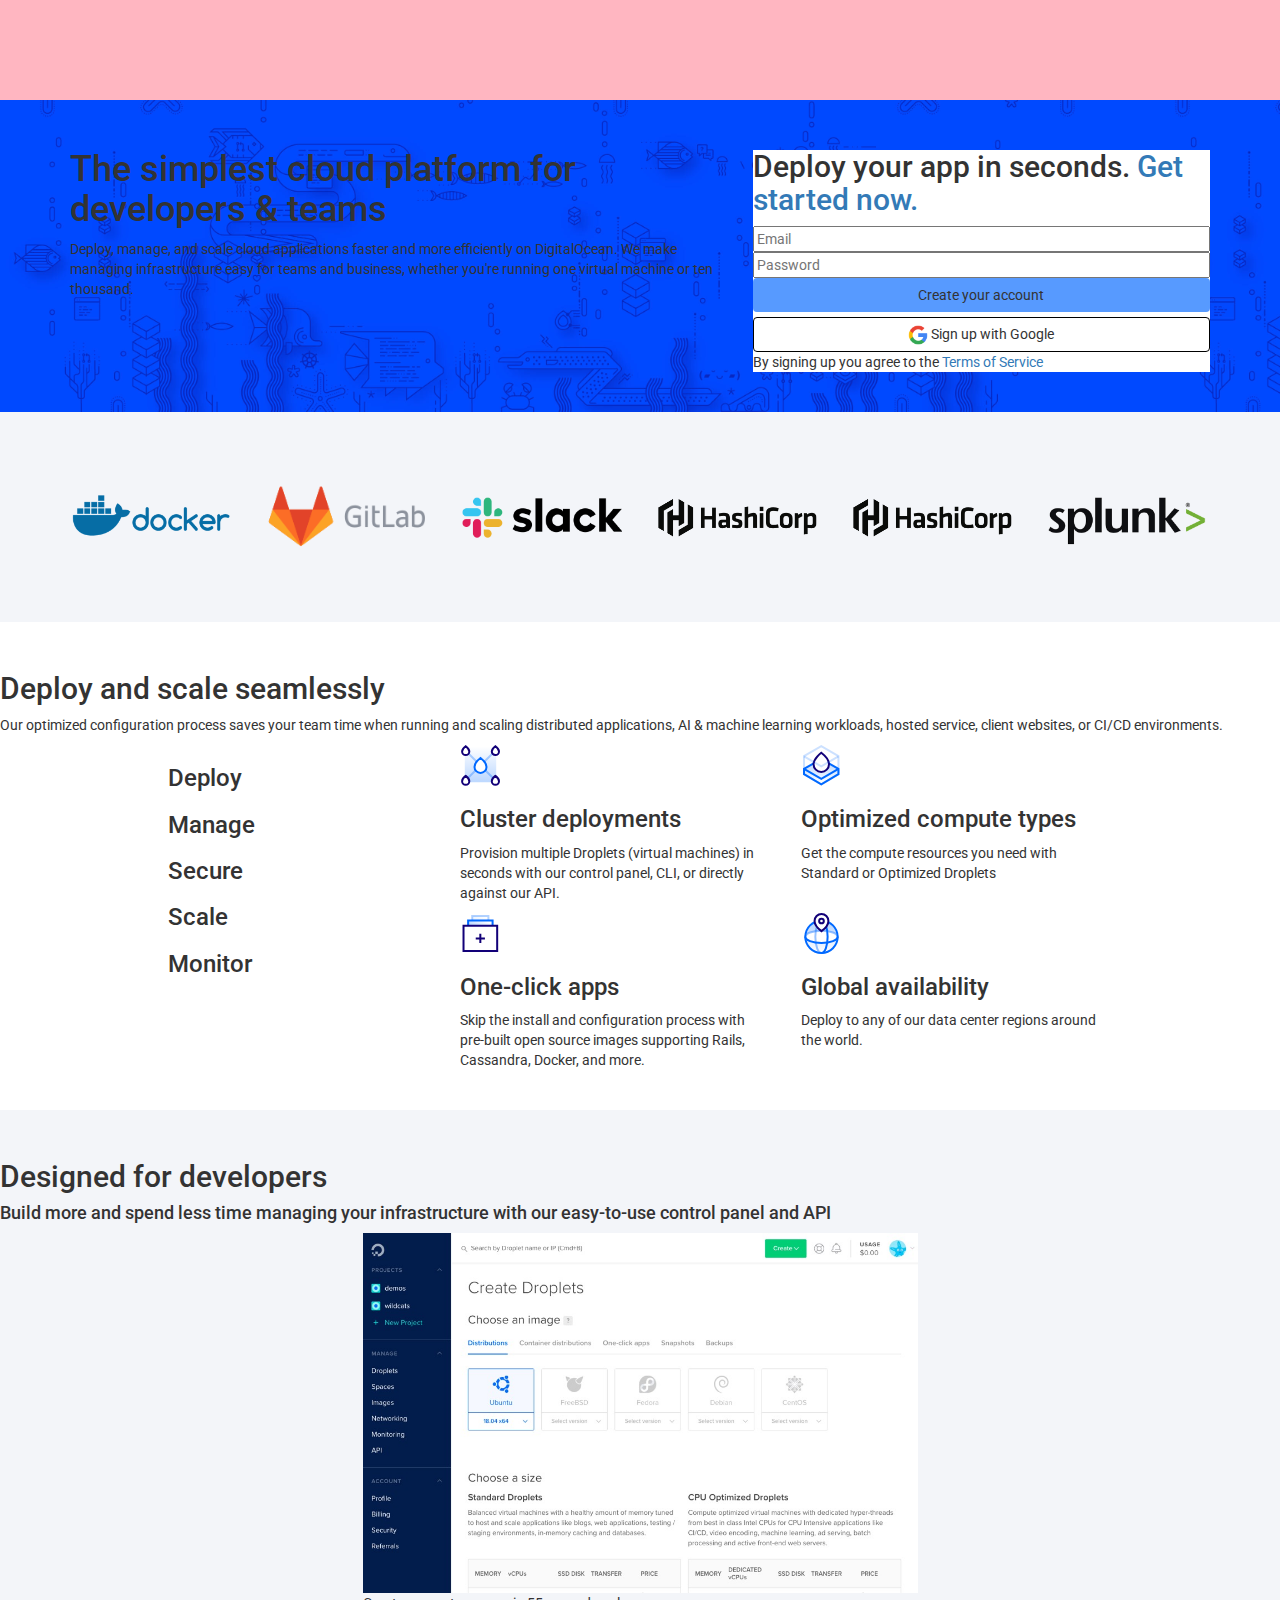
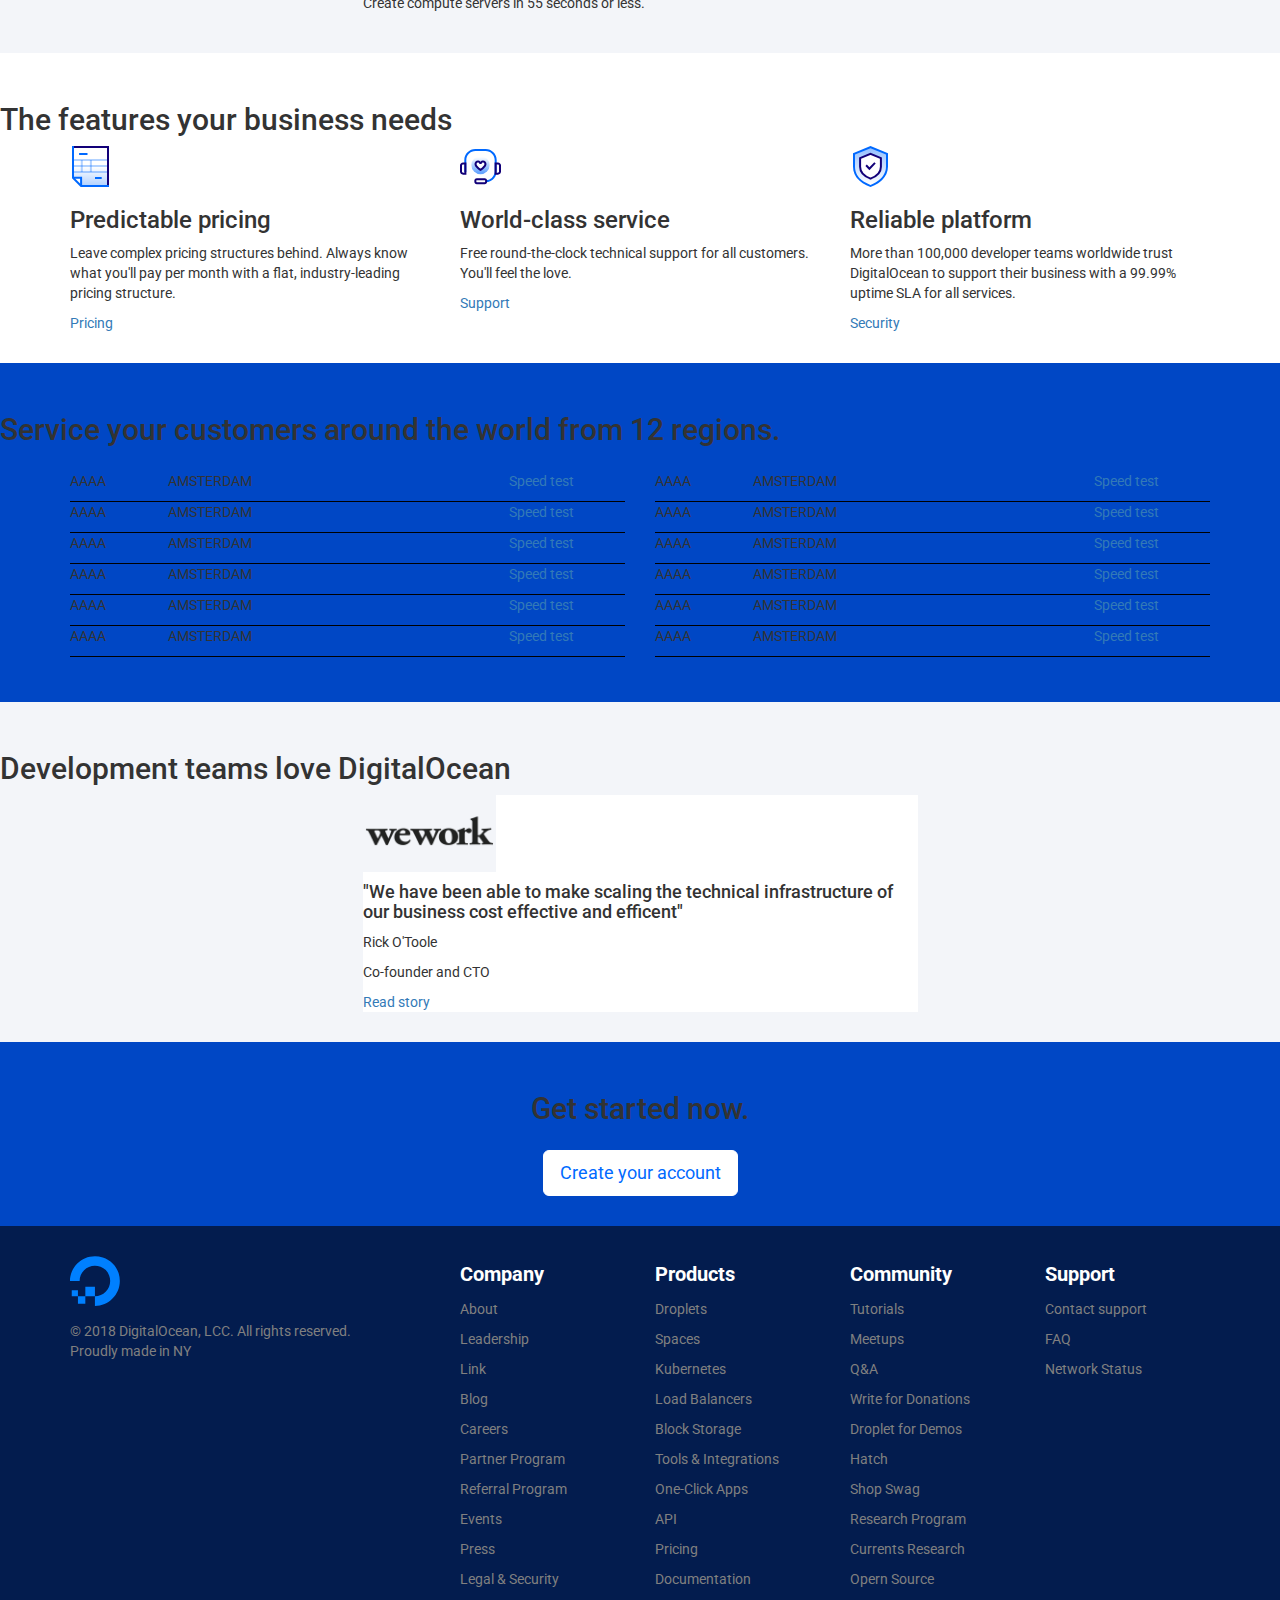
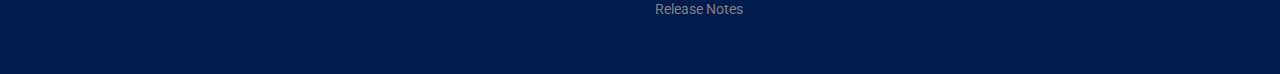
==== index.html @ a06f5bc3 "primo giorno" ====
<!DOCTYPE html>
<html lang="en">
    <head>
        <meta charset="UTF-8">
        <meta http-equiv="X-UA-Compatible" content="IE=edge">
        <meta name="viewport" content="width=device-width, initial-scale=1.0">
        <!-- Bootstrap -->
        <!-- Latest compiled and minified CSS -->
        <link rel="stylesheet" href="https://maxcdn.bootstrapcdn.com/bootstrap/3.3.7/css/bootstrap.min.css" integrity="sha384-BVYiiSIFeK1dGmJRAkycuHAHRg32OmUcww7on3RYdg4Va+PmSTsz/K68vbdEjh4u" crossorigin="anonymous">
        <!-- font Roboto 400 700 -->
        <link rel="preconnect" href="https://fonts.gstatic.com">
        <link href="https://fonts.googleapis.com/css2?family=Roboto:wght@400;700&display=swap" rel="stylesheet">
        <!-- icons Font Awesome -->
        <link rel="stylesheet" href="https://cdnjs.cloudflare.com/ajax/libs/font-awesome/5.15.3/css/all.min.css" integrity="sha512-iBBXm8fW90+nuLcSKlbmrPcLa0OT92xO1BIsZ+ywDWZCvqsWgccV3gFoRBv0z+8dLJgyAHIhR35VZc2oM/gI1w==" crossorigin="anonymous" />
        <!-- CSS my style -->
        <link rel="stylesheet" href="css/style.css">
        <title>Digital Ocean</title>
    </head>
    <body>
        <!-- header -->
        <header>
            <!-- nav -->
            <nav id="ms_nav">
            </nav>
            <!-- /nav -->
            <!-- jumbotron -->
            <div id="ms_jumbotron">
                <div class="container">
                    <div class="row">
                        <div class="col-xs-12 col-sm-7">
                            <!-- jumbotron text -->
                            <div class="ms_jumbotron_text">
                                <h1>The simplest cloud platform for developers & teams</h1>
                                <p>Deploy, manage, and scale cloud applications faster and more efficiently on DigitalOcean. We make managing infrastructure easy for teams and business, whether you're running one virtual machine or ten thousand.</p>
                            </div>
                            <!-- /jumbotron text -->
                        </div>
                        <!-- jumbotron form -->
                        <div class="col-xs-12 col-sm-5">
                            <div id="ms_jumbotron_form">
                                <h2>Deploy your app in seconds. <a href="#">Get started now.</a></h2>
                                <input type="email" placeholder="Email">
                                <input type="password" placeholder="Password">
                                <div class="btn btn-block ms_btn_jumbotron_up">
                                    Create your account
                                </div>
                                <div class="btn btn-block ms_btn_jumbotron_down">
                                    <img id="ms_google_icon" src="img/google-icon.png" alt="">
                                    Sign up with Google
                                </div>
                                <p>By signing up you agree to the <a href="">Terms of Service</a></p>
                            </div>
                        </div>
                        <!-- /jumbotron form -->
                    </div>
                </div>
            </div>
            <!-- /jumbotron -->
        </header>
        <!-- /header -->
        <!-- main -->
        <main>
            <!-- partners -->
            <section id="ms_partners">
                <div class="container">
                    <div class="row">
                        <div class="col-xs-6 col-sm-2">
                            <div class="ms_partners_item">
                                <img src="img/docker.svg" alt="docker logo">
                            </div>
                        </div>
                        <div class="col-xs-6 col-sm-2">
                            <div class="ms_partners_item">
                                <img src="img/gitlab.svg" alt="gitlab logo">
                            </div>
                        </div>
                        <div class="col-xs-6 col-sm-2">
                            <div class="ms_partners_item">
                                <img src="img/slack.svg" alt="slack logo">
                            </div>
                        </div>
                        <div class="col-xs-6 col-sm-2">
                            <div class="ms_partners_item">
                                <img src="img/hashicorp.svg" alt="hashicorp logo">
                            </div>
                        </div>
                        <div class="col-xs-6 col-sm-2">
                            <div class="ms_partners_item">
                                <img src="img/hashicorp.svg" alt="hashicorp logo">
                            </div>
                        </div>
                        <div class="col-xs-6 col-sm-2">
                            <div class="ms_partners_item">
                                <img src="img/splunk.svg" alt="splunk logo">
                            </div>
                        </div>
                    </div>
                </div>
            </section>
            <!-- /partners -->
            <!-- description -->
            <section id="ms_description">
                <!-- description text -->
                <div class="ms_description_text">
                    <h2>Deploy and scale seamlessly</h2>
                    <p>Our optimized configuration process saves your team time when running and scaling distributed applications, AI & machine learning workloads, hosted service, client websites, or CI/CD environments.</p>
                </div>
                <!-- /description text -->
                <div class="container">
                    <div class="row">
                        <!-- description list -->
                        <div class="col-xs-12 col-sm-3 col-sm-offset-1">
                            <div class="ms_description_list">
                                <h3>Deploy</h3>
                                <h3>Manage</h3>
                                <h3>Secure</h3>
                                <h3>Scale</h3>
                                <h3>Monitor</h3>
                            </div>
                        </div>
                        <!-- /description list -->
                        <!-- description items -->
                        <div class="col-xs-12 col-sm-7">
                            <div class="row">
                                <!-- description item 1 -->
                                <div class="col-xs-12 col-sm-6">
                                    <img src="img/cluster-deploy.svg" alt="cluster logo">
                                    <h3>Cluster deployments</h3>
                                    <p>Provision multiple Droplets (virtual machines) in seconds with our control panel, CLI, or directly against our API.</p>
                                </div>
                                <!-- /description item 1 -->
                                <!-- description item 2 -->
                                <div class="col-xs-12 col-sm-6">
                                    <img src="img/optimized-compute.svg" alt="optimized logo">
                                    <h3>Optimized compute types</h3>
                                    <p>Get the compute resources you need with Standard or Optimized Droplets</p>
                                </div>
                            </div>
                            <div class="row">
                                <!-- /description item 2 -->
                                <!-- description item 3 -->
                                <div class="col-xs-12 col-sm-6">
                                    <img src="img/one-click.svg" alt="one click logo">
                                    <h3>One-click apps</h3>
                                    <p>Skip the install and configuration process with pre-built open source images supporting Rails, Cassandra, Docker, and more.</p>
                                </div>
                                <!-- /description item 3 -->
                                <!-- description item 4 -->
                                <div class="col-xs-12 col-sm-6">
                                    <img src="img/global.svg" alt="global logo">
                                    <h3>Global availability</h3>
                                    <p>Deploy to any of our data center regions around the world.</p>
                                </div>
                                <!-- /description item 4 -->
                            </div>
                        </div>
                        <!-- /description items -->
                    </div>
                </div>
            </section>
            <!-- /description -->
            <!-- create -->
            <section id="ms_create">
                <h2>Designed for developers</h2>
                <h4>Build more and spend less time managing your infrastructure with our easy-to-use control panel and API</h4>
                <div class="container">
                    <div class="row">
                        <div class="col-xs-8 col-xs-offset-2 col-sm-6 col-sm-offset-3">
                            <div id="ms_create_image_container">
                                <img src="img/slide.jpg" alt="">
                            </div>
                            <p>Create compute servers in 55 seconds or less.</p>
                        </div>
                    </div>
                </div>
            </section>
            <!-- /create -->
            <!-- features -->
            <section id="ms_features">
                <h2>The features your business needs</h2>
                <div class="container">
                    <div class="row">
                        <div class="col-xs-12 col-sm-4">
                            <img src="img/pred-pricing.svg" alt="predictable logo">
                            <h3>Predictable pricing</h3>
                            <p>Leave complex pricing structures behind. Always know what you'll pay per month with a flat, industry-leading pricing structure.</p>
                            <a href="#">Pricing</a>
                        </div>
                        <div class="col-xs-12 col-sm-4">
                            <img src="img/world-class.svg" alt="world class logo">
                            <h3>World-class service</h3>
                            <p>Free round-the-clock technical support for all customers. You'll feel the love.</p>
                            <a href="#">Support</a>
                        </div>
                        <div class="col-xs-12 col-sm-4">
                            <img src="img/reliable-platform.svg" alt="reliable logo">
                            <h3>Reliable platform</h3>
                            <p>More than 100,000 developer teams worldwide trust DigitalOcean to support their business with a 99.99% uptime SLA for all services.</p>
                            <a href="#">Security</a>
                        </div>
                    </div>
                </div>
            </section>
            <!-- /features -->
            <!-- regions -->
            <section id="ms_regions">
                <!-- regions text -->
                <h2>Service your customers around the world from 12 regions.</h2>
                <!-- /regions text -->
                <div class="container">
                    <div class="row">
                        <!-- table up -->
                        <div class="col-xs-12 col-lg-6">
                            <div class="ms_regions_table">
                                <div class="row">
                                    <!-- table row 1 -->
                                    <div class="col-xs-12">
                                        <div class="ms_regions_table_row">
                                            <div class="row">
                                                <div class="col-xs-2">
                                                    <p>AAAA</p>
                                                </div>
                                                <div class="col-xs-7">
                                                    <p>AMSTERDAM</p>
                                                </div>
                                                <div class="col-xs-3">
                                                    <a href="#">Speed test</a>
                                                </div>
                                            </div>
                                        </div>
                                    </div>
                                    <!-- /table row 1 -->
                                    <!-- table row 2 -->
                                    <div class="col-xs-12">
                                        <div class="ms_regions_table_row">
                                            <div class="row">
                                                <div class="col-xs-2">
                                                    <p>AAAA</p>
                                                </div>
                                                <div class="col-xs-7">
                                                    <p>AMSTERDAM</p>
                                                </div>
                                                <div class="col-xs-3">
                                                    <a href="#">Speed test</a>
                                                </div>
                                            </div>
                                        </div>
                                    </div>
                                    <!-- /table row 2 -->
                                    <!-- table row 3 -->
                                    <div class="col-xs-12">
                                        <div class="ms_regions_table_row">
                                            <div class="row">
                                                <div class="col-xs-2">
                                                    <p>AAAA</p>
                                                </div>
                                                <div class="col-xs-7">
                                                    <p>AMSTERDAM</p>
                                                </div>
                                                <div class="col-xs-3">
                                                    <a href="#">Speed test</a>
                                                </div>
                                            </div>
                                        </div>
                                    </div>
                                    <!-- /table row 3 -->
                                    <!-- table row 4 -->
                                    <div class="col-xs-12">
                                        <div class="ms_regions_table_row">
                                            <div class="row">
                                                <div class="col-xs-2">
                                                    <p>AAAA</p>
                                                </div>
                                                <div class="col-xs-7">
                                                    <p>AMSTERDAM</p>
                                                </div>
                                                <div class="col-xs-3">
                                                    <a href="#">Speed test</a>
                                                </div>
                                            </div>
                                        </div>
                                    </div>
                                    <!-- /table row 4 -->
                                    <!-- table row 5 -->
                                    <div class="col-xs-12">
                                        <div class="ms_regions_table_row">
                                            <div class="row">
                                                <div class="col-xs-2">
                                                    <p>AAAA</p>
                                                </div>
                                                <div class="col-xs-7">
                                                    <p>AMSTERDAM</p>
                                                </div>
                                                <div class="col-xs-3">
                                                    <a href="#">Speed test</a>
                                                </div>
                                            </div>
                                        </div>
                                    </div>
                                    <!-- /table row 5 -->
                                    <!-- table row 6 -->
                                    <div class="col-xs-12">
                                        <div class="ms_regions_table_row">
                                            <div class="row">
                                                <div class="col-xs-2">
                                                    <p>AAAA</p>
                                                </div>
                                                <div class="col-xs-7">
                                                    <p>AMSTERDAM</p>
                                                </div>
                                                <div class="col-xs-3">
                                                    <a href="#">Speed test</a>
                                                </div>
                                            </div>
                                        </div>
                                    </div>
                                    <!-- /table row 6 -->
                                </div>
                            </div>
                        </div>
                        <!-- /table up -->
                        <!-- table down -->
                        <div class="col-xs-12 col-lg-6">
                            <div class="ms_regions_table">
                                <div class="row">
                                    <!-- table row 1 -->
                                    <div class="col-xs-12">
                                        <div class="ms_regions_table_row">
                                            <div class="row">
                                                <div class="col-xs-2">
                                                    <p>AAAA</p>
                                                </div>
                                                <div class="col-xs-7">
                                                    <p>AMSTERDAM</p>
                                                </div>
                                                <div class="col-xs-3">
                                                    <a href="#">Speed test</a>
                                                </div>
                                            </div>
                                        </div>
                                    </div>
                                    <!-- /table row 1 -->
                                    <!-- table row 2 -->
                                    <div class="col-xs-12">
                                        <div class="ms_regions_table_row">
                                            <div class="row">
                                                <div class="col-xs-2">
                                                    <p>AAAA</p>
                                                </div>
                                                <div class="col-xs-7">
                                                    <p>AMSTERDAM</p>
                                                </div>
                                                <div class="col-xs-3">
                                                    <a href="#">Speed test</a>
                                                </div>
                                            </div>
                                        </div>
                                    </div>
                                    <!-- /table row 2 -->
                                    <!-- table row 3 -->
                                    <div class="col-xs-12">
                                        <div class="ms_regions_table_row">
                                            <div class="row">
                                                <div class="col-xs-2">
                                                    <p>AAAA</p>
                                                </div>
                                                <div class="col-xs-7">
                                                    <p>AMSTERDAM</p>
                                                </div>
                                                <div class="col-xs-3">
                                                    <a href="#">Speed test</a>
                                                </div>
                                            </div>
                                        </div>
                                    </div>
                                    <!-- /table row 3 -->
                                    <!-- table row 4 -->
                                    <div class="col-xs-12">
                                        <div class="ms_regions_table_row">
                                            <div class="row">
                                                <div class="col-xs-2">
                                                    <p>AAAA</p>
                                                </div>
                                                <div class="col-xs-7">
                                                    <p>AMSTERDAM</p>
                                                </div>
                                                <div class="col-xs-3">
                                                    <a href="#">Speed test</a>
                                                </div>
                                            </div>
                                        </div>
                                    </div>
                                    <!-- /table row 4 -->
                                    <!-- table row 5 -->
                                    <div class="col-xs-12">
                                        <div class="ms_regions_table_row">
                                            <div class="row">
                                                <div class="col-xs-2">
                                                    <p>AAAA</p>
                                                </div>
                                                <div class="col-xs-7">
                                                    <p>AMSTERDAM</p>
                                                </div>
                                                <div class="col-xs-3">
                                                    <a href="#">Speed test</a>
                                                </div>
                                            </div>
                                        </div>
                                    </div>
                                    <!-- /table row 5 -->
                                    <!-- table row 6 -->
                                    <div class="col-xs-12">
                                        <div class="ms_regions_table_row">
                                            <div class="row">
                                                <div class="col-xs-2">
                                                    <p>AAAA</p>
                                                </div>
                                                <div class="col-xs-7">
                                                    <p>AMSTERDAM</p>
                                                </div>
                                                <div class="col-xs-3">
                                                    <a href="#">Speed test</a>
                                                </div>
                                            </div>
                                        </div>
                                    </div>
                                    <!-- /table row 6 -->
                                </div>
                            </div>
                        </div>
                        <!-- /table down -->
                    </div>
                </div>
            </section>
            <!-- /regions -->
            <!-- reviews -->
            <section id="ms_reviews">
                <h2>Development teams love DigitalOcean</h2>
                <div class="container">
                    <div class="row">
                        <div class="col-xs-8 col-xs-offset-2 col-sm-6 col-sm-offset-3">
                            <div id="ms_reviews_item">
                                <img src="img/wework.svg" alt="">
                                <h4>"We have been able to make scaling the technical infrastructure of our business cost effective and efficent"</h4>
                                <p>Rick O'Toole</p>
                                <p>Co-founder and CTO</p>
                                <a href="#">Read story</a>
                            </div>
                        </div>
                    </div>
                </div>
            </section>
            <!-- reviews -->
            <!-- get started -->
            <section id="ms_get_started">
                <h2>Get started now.</h2>
                <div class="btn btn-lg ms_btn">Create your account</div>
            </section>
            <!-- /get started -->
        </main>
        <!-- /main -->
        <!-- footer -->
        <footer>
            <div class="container">
                <div class="row">
                    <!-- copyright -->
                    <div class="col-xs-12 col-lg-4">
                        <div id="ms_footer_copyright">
                            <img src="img/logo-small.svg" alt="digital ocean logo">
                            <p>&copy; 2018 DigitalOcean, LCC. All rights reserved.</p>
                            <p>Proudly made in NY</p>
                            <!-- social -->
                            <div id="ms_footer_copyright_social">
                                <a href="#">
                                    <i class="fab fa-twitter"></i>
                                </a>
                                <a href="#">
                                    <i class="fab fa-facebook-square"></i>
                                </a>
                                <a href="#">
                                    <i class="fab fa-instagram"></i>
                                </a>
                                <a href="#">
                                    <i class="fab fa-youtube"></i>
                                </a>
                                <a href="#">
                                    <i class="fab fa-linkedin"></i>
                                </a>
                            </div>
                            <!-- /social -->
                        </div>
                    </div>
                    <!-- /copyright -->
                    <!-- list company -->
                    <div class="col-xs-12 col-sm-6 col-lg-2">
                        <div class="ms_footer_list">
                            <ul>
                                <li>
                                    Company
                                </li>
                                <li>
                                    <a href="#">About</a>
                                </li>
                                <li>
                                    <a href="#">Leadership</a>
                                </li>
                                <li>
                                    <a href="#">Link</a>
                                </li>
                                <li>
                                    <a href="#">Blog</a>
                                </li>
                                <li>
                                    <a href="#">Careers</a>
                                </li>
                                <li>
                                    <a href="#">Partner Program</a>
                                </li>
                                <li>
                                    <a href="#">Referral Program</a>
                                </li>
                                <li>
                                    <a href="#">Events</a>
                                </li>
                                <li>
                                    <a href="#">Press</a>
                                </li>
                                <li>
                                    <a href="#">Legal & Security</a>
                                </li>
                            </ul>
                        </div>
                    </div>
                    <!-- /list company -->
                    <!-- list products -->
                    <div class="col-xs-12 col-sm-6 col-lg-2">
                        <div class="ms_footer_list">
                            <ul>
                                <li>
                                    Products
                                </li>
                                <li>
                                    <a href="#">Droplets</a>
                                </li>
                                <li>
                                    <a href="#">Spaces</a>
                                </li>
                                <li>
                                    <a href="#">Kubernetes</a>
                                </li>
                                <li>
                                    <a href="#">Load Balancers</a>
                                </li>
                                <li>
                                    <a href="#">Block Storage</a>
                                </li>
                                <li>
                                    <a href="#">Tools & Integrations</a>
                                </li>
                                <li>
                                    <a href="#">One-Click Apps</a>
                                </li>
                                <li>
                                    <a href="#">API</a>
                                </li>
                                <li>
                                    <a href="#">Pricing</a>
                                </li>
                                <li>
                                    <a href="#">Documentation</a>
                                </li>
                                <li>
                                    <a href="#">Release Notes</a>
                                </li>
                            </ul>
                        </div>
                    </div>
                    <!-- /list products -->
                    <!-- list community -->
                    <div class="col-xs-12 col-sm-6 col-lg-2">
                        <div class="ms_footer_list">
                            <ul>
                                <li>
                                    Community
                                </li>
                                <li>
                                    <a href="#">Tutorials</a>
                                </li>
                                <li>
                                    <a href="#">Meetups</a>
                                </li>
                                <li>
                                    <a href="#">Q&A</a>
                                </li>
                                <li>
                                    <a href="#">Write for Donations</a>
                                </li>
                                <li>
                                    <a href="#">Droplet for Demos</a>
                                </li>
                                <li>
                                    <a href="#">Hatch</a>
                                </li>
                                <li>
                                    <a href="#">Shop Swag</a>
                                </li>
                                <li>
                                    <a href="#">Research Program</a>
                                </li>
                                <li>
                                    <a href="#">Currents Research</a>
                                </li>
                                <li>
                                    <a href="#">Opern Source</a>
                                </li>
                            </ul>
                        </div>
                    </div>
                    <!-- /list community -->
                    <!-- list support -->
                    <div class="col-xs-12 col-sm-6 col-lg-2">
                        <div class="ms_footer_list">
                            <ul>
                                <li>
                                    Support
                                </li>
                                <li>
                                    <a href="#">Contact support</a>
                                </li>
                                <li>
                                    <a href="#">FAQ</a>
                                </li>
                                <li>
                                    <a href="#">Network Status</a>
                                </li> 
                            </ul>
                        </div>
                    </div>
                    <!-- /list support -->
                </div>
            </div>
        </footer>
        <!-- /footer -->




























        <!-- script -->
        <!-- jQuery (necessary for Bootstrap's JavaScript plugins) -->
        <script src="https://ajax.googleapis.com/ajax/libs/jquery/1.12.4/jquery.min.js"></script>
        <!-- Latest compiled and minified JavaScript -->
        <script src="https://maxcdn.bootstrapcdn.com/bootstrap/3.3.7/js/bootstrap.min.js" integrity="sha384-Tc5IQib027qvyjSMfHjOMaLkfuWVxZxUPnCJA7l2mCWNIpG9mGCD8wGNIcPD7Txa" crossorigin="anonymous"></script>
        <!-- /script -->
    </body>
</html>
---- css/style.css ----
/* debug */
/* [class*="container"] {
    background-color: lightblue;
    border: 1px solid black;
}

[class*="col-"] {
    background-color: lightcoral;
    border: 1px solid white;
} */

/* common */
body {
    font-family: 'Roboto', sans-serif;
}

/* common background */
#ms_regions,
#ms_get_started {
    background-color: #0047c5;
}

#ms_partners,
#ms_create,
#ms_reviews {
    background-color: #f3f5f9;
}

#ms_jumbotron_form,
#ms_reviews_item {
    background-color: white;
}
/* common padding */
#ms_jumbotron,
#ms_partners,
#ms_description,
#ms_create,
#ms_features,
#ms_regions,
#ms_reviews,
#ms_get_started,
footer {
    padding: 30px 0;
}

/* common text */


/* HEADER */
/* nav */
#ms_nav {
    height: 100px;
    background-color: lightpink;
}
/* jumbotron */
#ms_jumbotron {
    background-image: url(../img/bg-banner-home.jpg);
    background-size: contain;
}

#ms_jumbotron_form,
#ms_reviews_item {
    background-color: white;
}

#ms_jumbotron_form input {
    width: 100%;
}

.ms_btn_jumbotron_up {
    background-color: #579aff;
}
.ms_btn_jumbotron_down {
    border: 1px solid black;
}
#ms_google_icon {
    width: 20px;
}
/* MAIN */
/* partners */


.ms_partners_item img{
    height: 150px;
    width: 100%;
}
/* description */
/* create */


#ms_create_image_container img {
    width: 100%;
}

/* features */
/* regions */

.ms_regions_table {
    padding: 15px 0;
}

.ms_regions_table_row {
    border-bottom: 1px solid black;
}

/* reviews */
#ms_reviews {
}
/* get started */
#ms_get_started {
    text-align: center;
}

.ms_btn {
    margin-top: 15px;
    background-color: white;
    border: 1px solid white;
    color: #006aff;
}


/* footer */
footer {
    background-color: #031c4e;
}

#ms_footer_copyright,
#ms_footer_copyright a {
    color: gray;
}

#ms_footer_copyright img {
    margin-bottom: 15px;
}

#ms_footer_copyright p {
    font-size: 1em;
    margin: 0px;
}

#ms_footer_copyright_social {
    padding: 10px 0;
}

#ms_footer_copyright_social a {
    font-size: 1.5em;
    padding: 0 5px;
}

.ms_footer_list {

}

.ms_footer_list ul {
    padding-inline-start: 0px;
    list-style: none;
    margin-bottom: 20px;
}

.ms_footer_list ul li {
    padding: 5px 0;
}
.ms_footer_list ul li:first-child {
    font-size: 1.4em;
    font-weight: 700;
    color: white;
}

.ms_footer_list ul li a {
    text-decoration: none;
    color: gray;
}
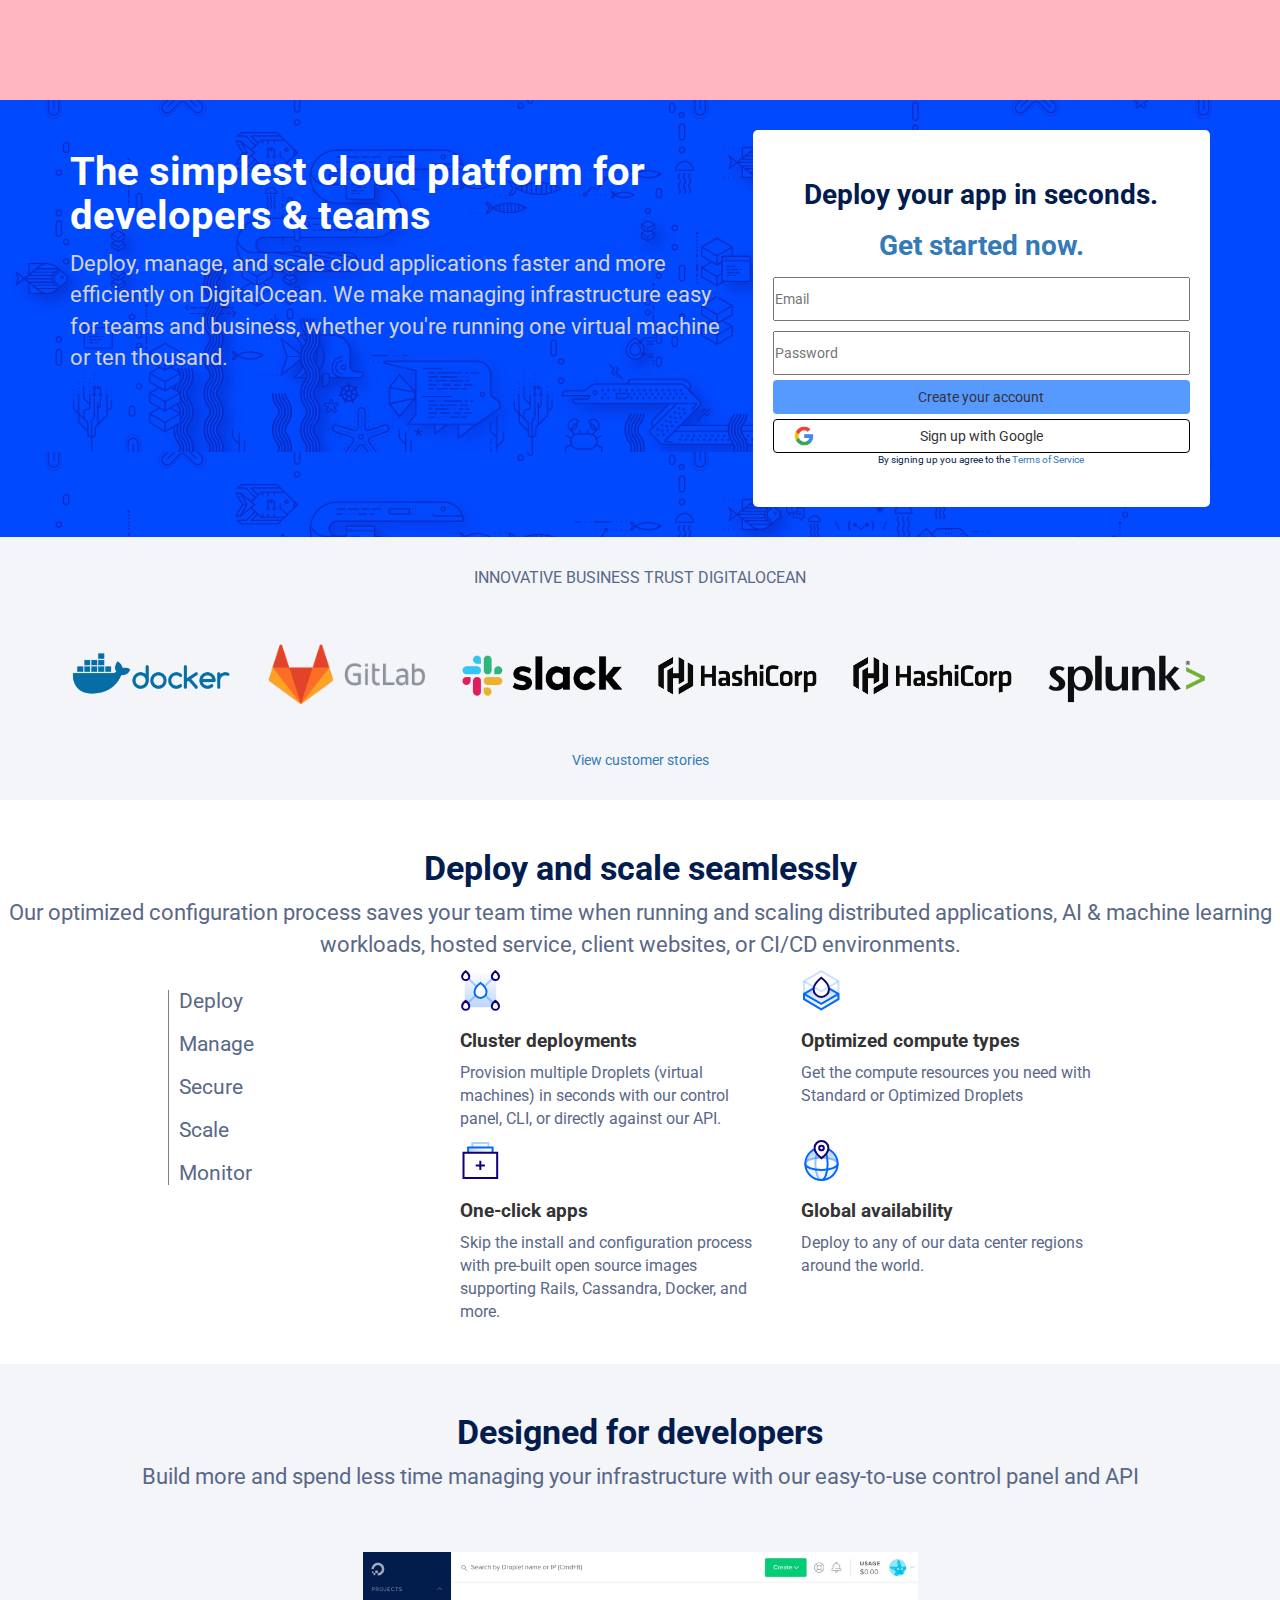
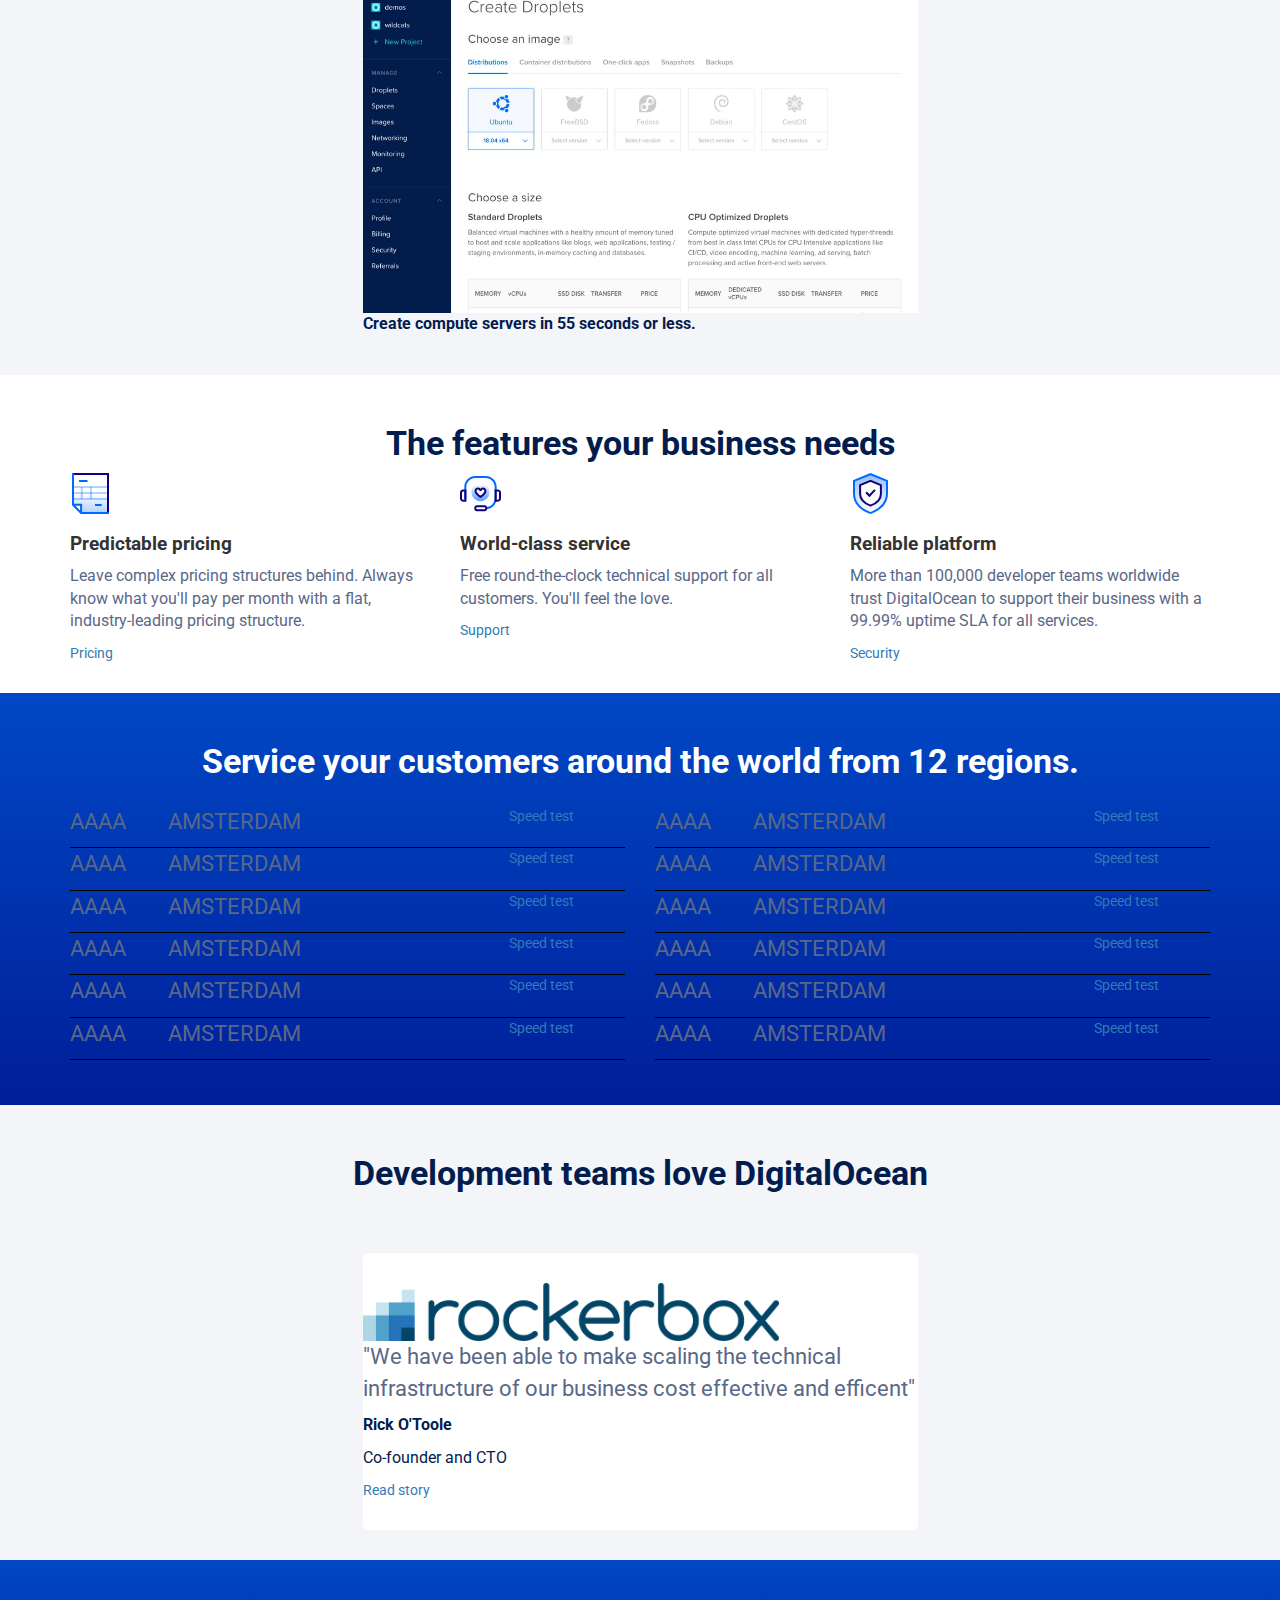
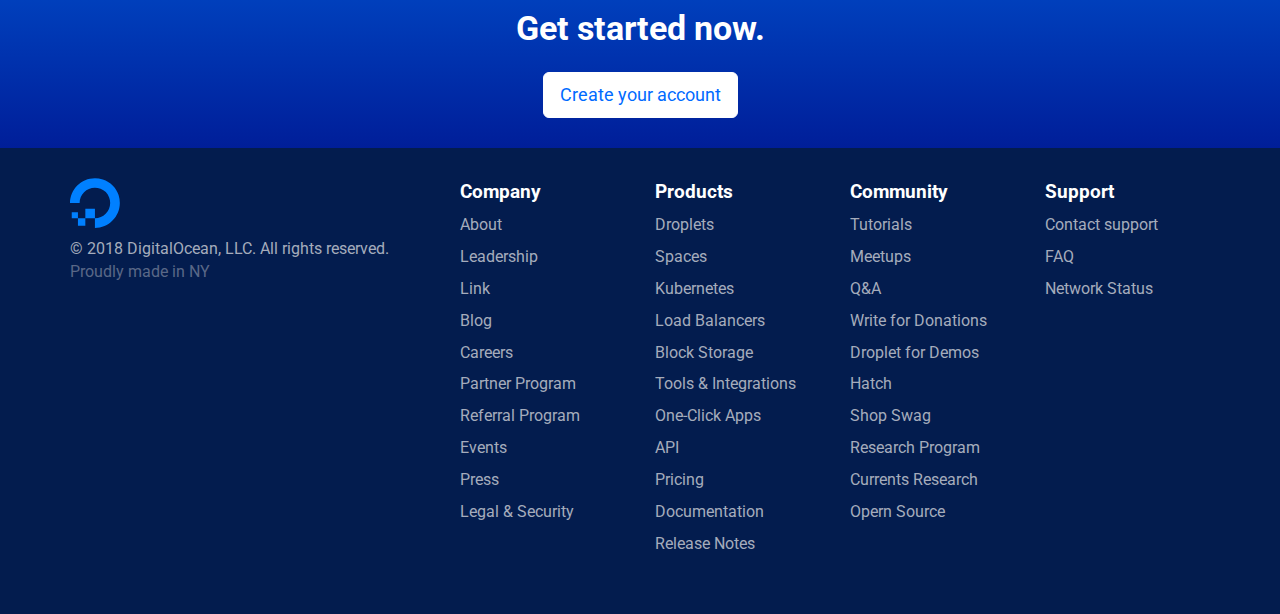
==== commit 1c14cd82: "text center" ====
--- a/index.html
+++ b/index.html
@@ -29,7 +29,7 @@
                     <div class="row">
                         <div class="col-xs-12 col-sm-7">
                             <!-- jumbotron text -->
-                            <div class="ms_jumbotron_text">
+                            <div id="ms_jumbotron_text">
                                 <h1>The simplest cloud platform for developers & teams</h1>
                                 <p>Deploy, manage, and scale cloud applications faster and more efficiently on DigitalOcean. We make managing infrastructure easy for teams and business, whether you're running one virtual machine or ten thousand.</p>
                             </div>
@@ -38,7 +38,8 @@
                         <!-- jumbotron form -->
                         <div class="col-xs-12 col-sm-5">
                             <div id="ms_jumbotron_form">
-                                <h2>Deploy your app in seconds. <a href="#">Get started now.</a></h2>
+                                <h2>Deploy your app in seconds.</h2>
+                                <h2><a href="#">Get started now.</a></h2>
                                 <input type="email" placeholder="Email">
                                 <input type="password" placeholder="Password">
                                 <div class="btn btn-block ms_btn_jumbotron_up">
@@ -62,6 +63,7 @@
         <main>
             <!-- partners -->
             <section id="ms_partners">
+                <p>innovative business trust digitalocean</p>
                 <div class="container">
                     <div class="row">
                         <div class="col-xs-6 col-sm-2">
@@ -96,12 +98,13 @@
                         </div>
                     </div>
                 </div>
+                <a href="#">View customer stories</a>
             </section>
             <!-- /partners -->
             <!-- description -->
             <section id="ms_description">
                 <!-- description text -->
-                <div class="ms_description_text">
+                <div id="ms_description_text">
                     <h2>Deploy and scale seamlessly</h2>
                     <p>Our optimized configuration process saves your team time when running and scaling distributed applications, AI & machine learning workloads, hosted service, client websites, or CI/CD environments.</p>
                 </div>
@@ -110,12 +113,14 @@
                     <div class="row">
                         <!-- description list -->
                         <div class="col-xs-12 col-sm-3 col-sm-offset-1">
-                            <div class="ms_description_list">
-                                <h3>Deploy</h3>
-                                <h3>Manage</h3>
-                                <h3>Secure</h3>
-                                <h3>Scale</h3>
-                                <h3>Monitor</h3>
+                            <div id="ms_description_list">
+                                <ul>
+                                    <li><h3>Deploy</h3></li>
+                                    <li><h3>Manage</h3></li>
+                                    <li><h3>Secure</h3></li>
+                                    <li><h3>Scale</h3></li>
+                                    <li><h3>Monitor</h3></li>
+                                </ul>
                             </div>
                         </div>
                         <!-- /description list -->
@@ -124,32 +129,40 @@
                             <div class="row">
                                 <!-- description item 1 -->
                                 <div class="col-xs-12 col-sm-6">
-                                    <img src="img/cluster-deploy.svg" alt="cluster logo">
-                                    <h3>Cluster deployments</h3>
-                                    <p>Provision multiple Droplets (virtual machines) in seconds with our control panel, CLI, or directly against our API.</p>
+                                    <div class="ms_description_item">
+                                        <img src="img/cluster-deploy.svg" alt="cluster logo">
+                                        <h3>Cluster deployments</h3>
+                                        <p>Provision multiple Droplets (virtual machines) in seconds with our control panel, CLI, or directly against our API.</p>
+                                    </div>
                                 </div>
                                 <!-- /description item 1 -->
                                 <!-- description item 2 -->
                                 <div class="col-xs-12 col-sm-6">
-                                    <img src="img/optimized-compute.svg" alt="optimized logo">
-                                    <h3>Optimized compute types</h3>
-                                    <p>Get the compute resources you need with Standard or Optimized Droplets</p>
+                                    <div class="ms_description_item">
+                                        <img src="img/optimized-compute.svg" alt="optimized logo">
+                                        <h3>Optimized compute types</h3>
+                                        <p>Get the compute resources you need with Standard or Optimized Droplets</p>
+                                    </div>
                                 </div>
                             </div>
                             <div class="row">
                                 <!-- /description item 2 -->
                                 <!-- description item 3 -->
                                 <div class="col-xs-12 col-sm-6">
-                                    <img src="img/one-click.svg" alt="one click logo">
-                                    <h3>One-click apps</h3>
-                                    <p>Skip the install and configuration process with pre-built open source images supporting Rails, Cassandra, Docker, and more.</p>
+                                    <div class="ms_description_item">
+                                        <img src="img/one-click.svg" alt="one click logo">
+                                        <h3>One-click apps</h3>
+                                        <p>Skip the install and configuration process with pre-built open source images supporting Rails, Cassandra, Docker, and more.</p>
+                                    </div>
                                 </div>
                                 <!-- /description item 3 -->
                                 <!-- description item 4 -->
                                 <div class="col-xs-12 col-sm-6">
-                                    <img src="img/global.svg" alt="global logo">
-                                    <h3>Global availability</h3>
-                                    <p>Deploy to any of our data center regions around the world.</p>
+                                    <div class="ms_description_item">
+                                        <img src="img/global.svg" alt="global logo">
+                                        <h3>Global availability</h3>
+                                        <p>Deploy to any of our data center regions around the world.</p>
+                                    </div>
                                 </div>
                                 <!-- /description item 4 -->
                             </div>
@@ -161,15 +174,19 @@
             <!-- /description -->
             <!-- create -->
             <section id="ms_create">
-                <h2>Designed for developers</h2>
-                <h4>Build more and spend less time managing your infrastructure with our easy-to-use control panel and API</h4>
+                <div id="ms_create_text">
+                    <h2>Designed for developers</h2>
+                    <p>Build more and spend less time managing your infrastructure with our easy-to-use control panel and API</p>
+                </div>
                 <div class="container">
                     <div class="row">
                         <div class="col-xs-8 col-xs-offset-2 col-sm-6 col-sm-offset-3">
-                            <div id="ms_create_image_container">
-                                <img src="img/slide.jpg" alt="">
-                            </div>
-                            <p>Create compute servers in 55 seconds or less.</p>
+                            <div id="ms_create_item">
+                                <div id="ms_create_image_container">
+                                    <img src="img/slide.jpg" alt="">
+                                </div>
+                                <p>Create compute servers in 55 seconds or less.</p>
+                            </div>
                         </div>
                     </div>
                 </div>
@@ -181,22 +198,28 @@
                 <div class="container">
                     <div class="row">
                         <div class="col-xs-12 col-sm-4">
-                            <img src="img/pred-pricing.svg" alt="predictable logo">
-                            <h3>Predictable pricing</h3>
-                            <p>Leave complex pricing structures behind. Always know what you'll pay per month with a flat, industry-leading pricing structure.</p>
-                            <a href="#">Pricing</a>
+                            <div class="ms_features_item">
+                                <img src="img/pred-pricing.svg" alt="predictable logo">
+                                <h3>Predictable pricing</h3>
+                                <p>Leave complex pricing structures behind. Always know what you'll pay per month with a flat, industry-leading pricing structure.</p>
+                                <a href="#">Pricing</a>
+                            </div>
                         </div>
                         <div class="col-xs-12 col-sm-4">
-                            <img src="img/world-class.svg" alt="world class logo">
-                            <h3>World-class service</h3>
-                            <p>Free round-the-clock technical support for all customers. You'll feel the love.</p>
-                            <a href="#">Support</a>
+                            <div class="ms_features_item">
+                                <img src="img/world-class.svg" alt="world class logo">
+                                <h3>World-class service</h3>
+                                <p>Free round-the-clock technical support for all customers. You'll feel the love.</p>
+                                <a href="#">Support</a>
+                            </div>
                         </div>
                         <div class="col-xs-12 col-sm-4">
-                            <img src="img/reliable-platform.svg" alt="reliable logo">
-                            <h3>Reliable platform</h3>
-                            <p>More than 100,000 developer teams worldwide trust DigitalOcean to support their business with a 99.99% uptime SLA for all services.</p>
-                            <a href="#">Security</a>
+                            <div class="ms_features_item">
+                                <img src="img/reliable-platform.svg" alt="reliable logo">
+                                <h3>Reliable platform</h3>
+                                <p>More than 100,000 developer teams worldwide trust DigitalOcean to support their business with a 99.99% uptime SLA for all services.</p>
+                                <a href="#">Security</a>
+                            </div>
                         </div>
                     </div>
                 </div>
@@ -440,10 +463,12 @@
                     <div class="row">
                         <div class="col-xs-8 col-xs-offset-2 col-sm-6 col-sm-offset-3">
                             <div id="ms_reviews_item">
-                                <img src="img/wework.svg" alt="">
-                                <h4>"We have been able to make scaling the technical infrastructure of our business cost effective and efficent"</h4>
-                                <p>Rick O'Toole</p>
-                                <p>Co-founder and CTO</p>
+                                <img src="img/rockerbox.png" alt="rockerbox logo">
+                                <p>"We have been able to make scaling the technical infrastructure of our business cost effective and efficent"</p>
+                                <div id="ms_reviews_item_signature">
+                                    <p>Rick O'Toole</p>
+                                    <p>Co-founder and CTO</p>
+                                </div>
                                 <a href="#">Read story</a>
                             </div>
                         </div>
@@ -467,7 +492,7 @@
                     <div class="col-xs-12 col-lg-4">
                         <div id="ms_footer_copyright">
                             <img src="img/logo-small.svg" alt="digital ocean logo">
-                            <p>&copy; 2018 DigitalOcean, LCC. All rights reserved.</p>
+                            <p>&copy; 2018 DigitalOcean, LLC. All rights reserved.</p>
                             <p>Proudly made in NY</p>
                             <!-- social -->
                             <div id="ms_footer_copyright_social">
--- a/css/style.css
+++ b/css/style.css
@@ -15,20 +15,21 @@
 }
 
 /* common background */
-#ms_regions,
-#ms_get_started {
-    background-color: #0047c5;
-}
-
 #ms_partners,
 #ms_create,
 #ms_reviews {
     background-color: #f3f5f9;
 }
 
+#ms_regions,
+#ms_get_started {
+    background: linear-gradient(#0048c5,#001e99);
+}
+
 #ms_jumbotron_form,
 #ms_reviews_item {
     background-color: white;
+    border-radius: 5px;
 }
 /* common padding */
 #ms_jumbotron,
@@ -43,8 +44,79 @@
     padding: 30px 0;
 }
 
+#ms_create_text,
+#ms_reviews h2 {
+    padding-bottom: 50px;
+}
+
 /* common text */
-
+h1,
+h2,
+h3,
+#ms_create_item p,
+#ms_reviews_item_signature p:first-of-type {
+    font-weight: 700;
+}
+h1 {
+    font-size: 40px;
+}
+h2 {
+    font-size: 34px;
+}
+h3 {
+    font-size: 19px;
+}
+p {
+    font-size: 22px;
+}
+
+#ms_partners p,
+.ms_description_item p,
+#ms_create_item p,
+.ms_features_item p,
+#ms_reviews_item_signature p,
+#ms_footer_copyright p,
+.ms_footer_list ul li a {
+    font-size: 16px;
+}
+
+#ms_jumbotron_form p {
+    font-size: 10px;
+}
+/* common text color */
+h1,
+#ms_regions h2,
+#ms_get_started h2 {
+    color: white;
+}
+
+h2,
+#ms_jumbotron_form p,
+#ms_create_item p,
+#ms_reviews_item_signature p {
+    color: #031c4e;
+}
+
+h4,
+p,
+#ms_description_list {
+    color: #5a6887;
+}
+
+#ms_jumbotron_text p {
+    color: lightgray;
+}
+
+/* common text align */
+#ms_jumbotron_form,
+#ms_partners,
+#ms_description_text,
+#ms_create_text,
+#ms_features h2,
+#ms_regions h2,
+#ms_reviews h2 {
+    text-align: center;
+}
 
 /* HEADER */
 /* nav */
@@ -58,43 +130,62 @@
     background-size: contain;
 }
 
-#ms_jumbotron_form,
-#ms_reviews_item {
-    background-color: white;
+#ms_jumbotron_form {
+    padding: 30px 20px;
+}
+
+#ms_jumbotron_form h2 {
+    font-size: 28px;
 }
 
 #ms_jumbotron_form input {
     width: 100%;
+    padding: 10px 0;
+    margin: 5px 0;
 }
 
 .ms_btn_jumbotron_up {
     background-color: #579aff;
 }
 .ms_btn_jumbotron_down {
+    position: relative;
     border: 1px solid black;
 }
 #ms_google_icon {
     width: 20px;
+    position: absolute;
+    left: 5%;
 }
 /* MAIN */
 /* partners */
-
+#ms_partners p {
+    text-transform: uppercase;
+}
 
 .ms_partners_item img{
     height: 150px;
     width: 100%;
 }
 /* description */
+#ms_description_list h3{
+    font-size: 21px;
+    font-weight: 400;
+}
+
+#ms_description_list ul{
+    list-style: none;
+    padding-left: 10px;
+    border-left: 1px solid gray;
+}
+
+
 /* create */
-
-
 #ms_create_image_container img {
     width: 100%;
 }
 
 /* features */
 /* regions */
-
 .ms_regions_table {
     padding: 15px 0;
 }
@@ -104,8 +195,15 @@
 }
 
 /* reviews */
-#ms_reviews {
-}
+#ms_reviews_item {
+    padding: 30px 0;
+}
+
+#ms_reviews img {
+    width: 75%;
+}
+
+
 /* get started */
 #ms_get_started {
     text-align: center;
@@ -124,31 +222,31 @@
     background-color: #031c4e;
 }
 
-#ms_footer_copyright,
-#ms_footer_copyright a {
-    color: gray;
+#ms_footer_copyright {
+    padding-bottom: 15px;
+}
+
+#ms_footer_copyright p:first-of-type,
+#ms_footer_copyright_social a,
+.ms_footer_list ul li a {
+    color: #a5acbc;
 }
 
 #ms_footer_copyright img {
-    margin-bottom: 15px;
+    padding-bottom: 10px;
 }
 
 #ms_footer_copyright p {
-    font-size: 1em;
     margin: 0px;
 }
 
 #ms_footer_copyright_social {
-    padding: 10px 0;
+    padding-top: 10px;
 }
 
 #ms_footer_copyright_social a {
-    font-size: 1.5em;
-    padding: 0 5px;
-}
-
-.ms_footer_list {
-
+    font-size: 24px;
+    padding-right: 8px;
 }
 
 .ms_footer_list ul {
@@ -158,15 +256,14 @@
 }
 
 .ms_footer_list ul li {
-    padding: 5px 0;
+    padding-bottom: 9px;
 }
 .ms_footer_list ul li:first-child {
-    font-size: 1.4em;
+    font-size: 19px;
     font-weight: 700;
     color: white;
 }
 
 .ms_footer_list ul li a {
     text-decoration: none;
-    color: gray;
-}
+}
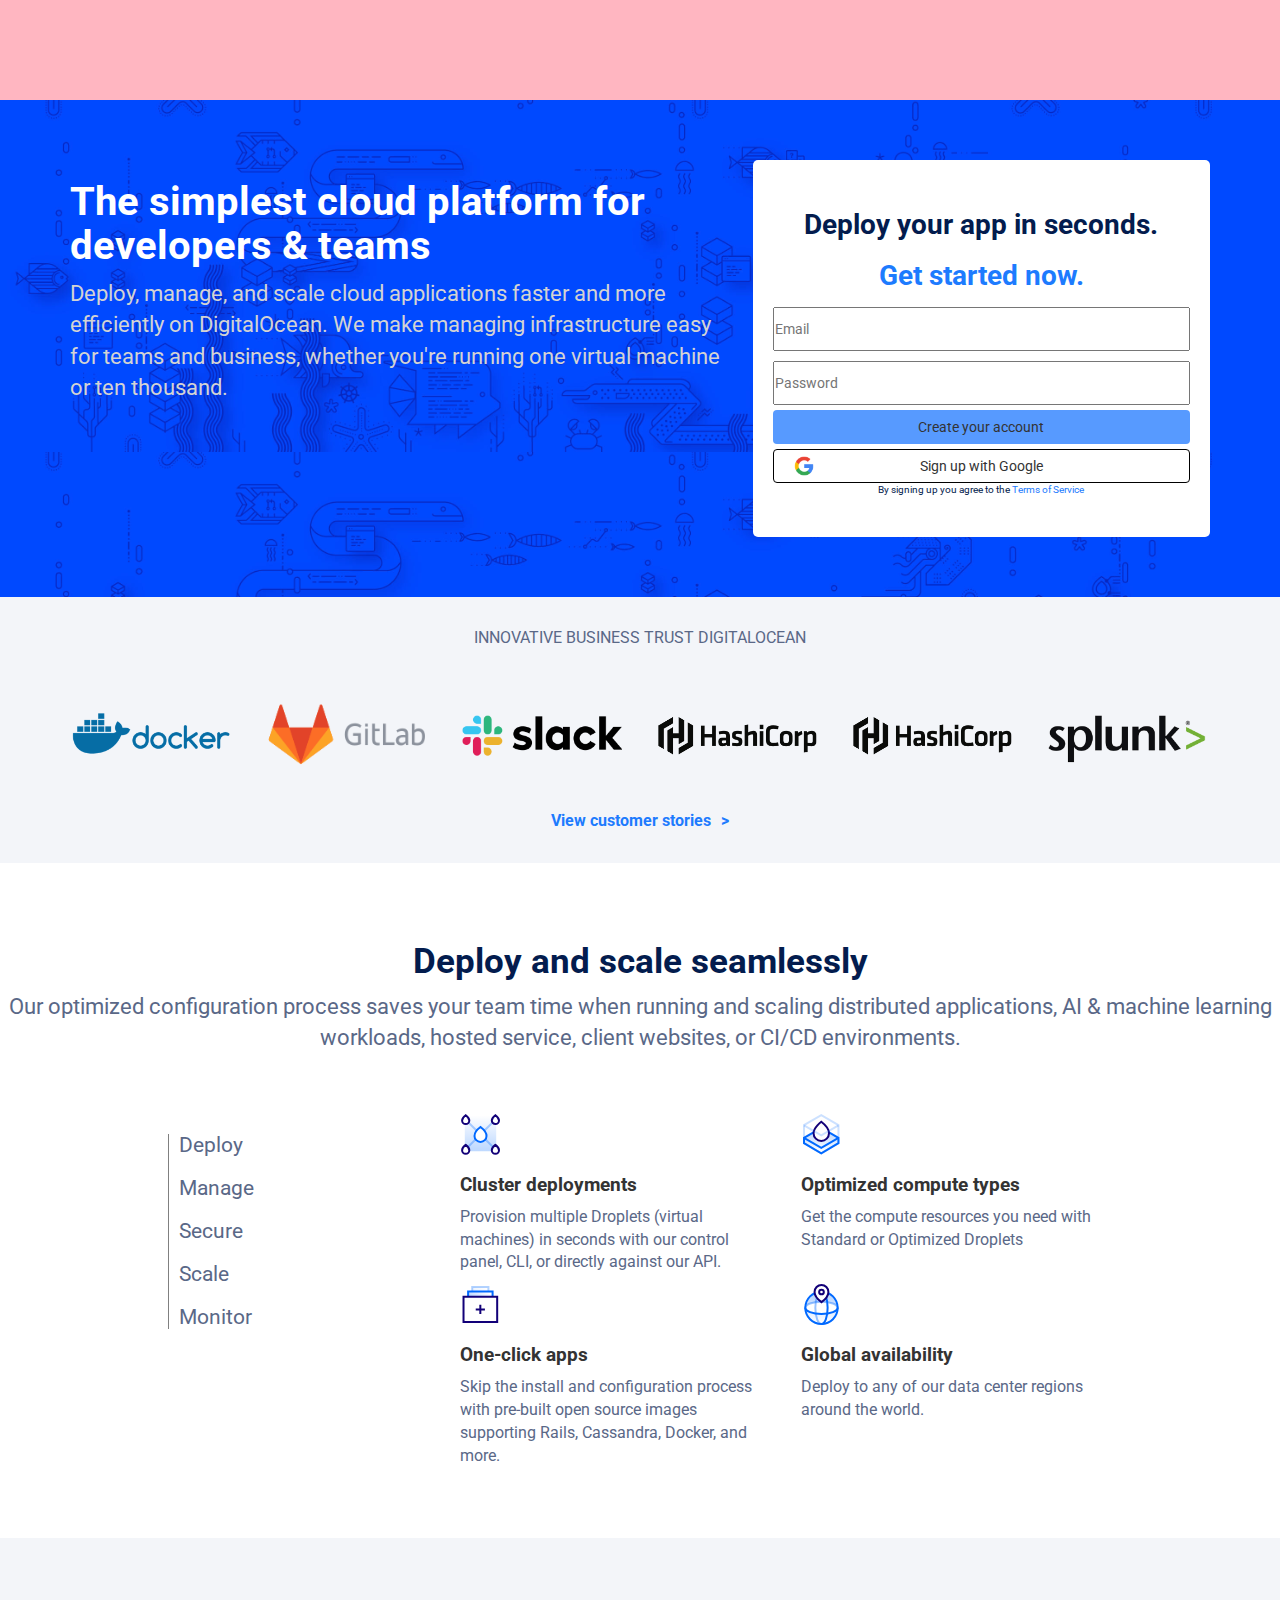
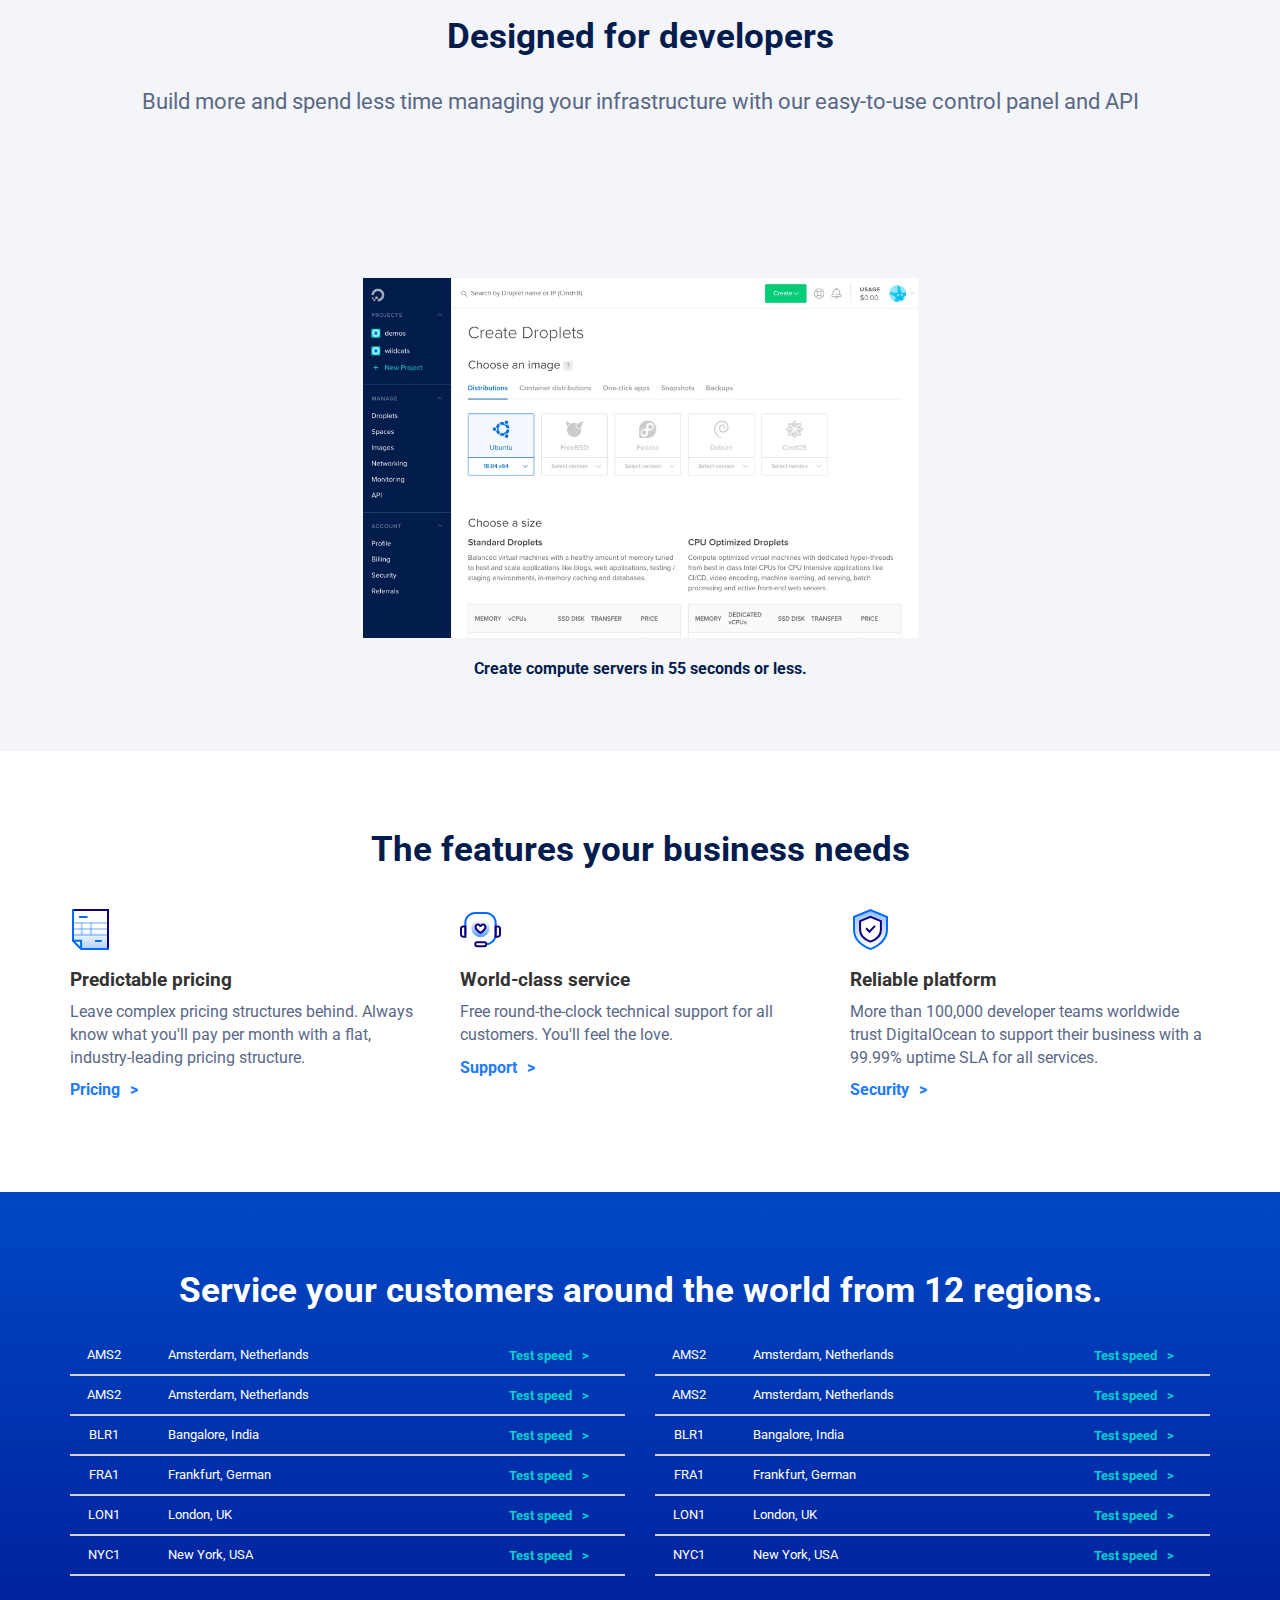
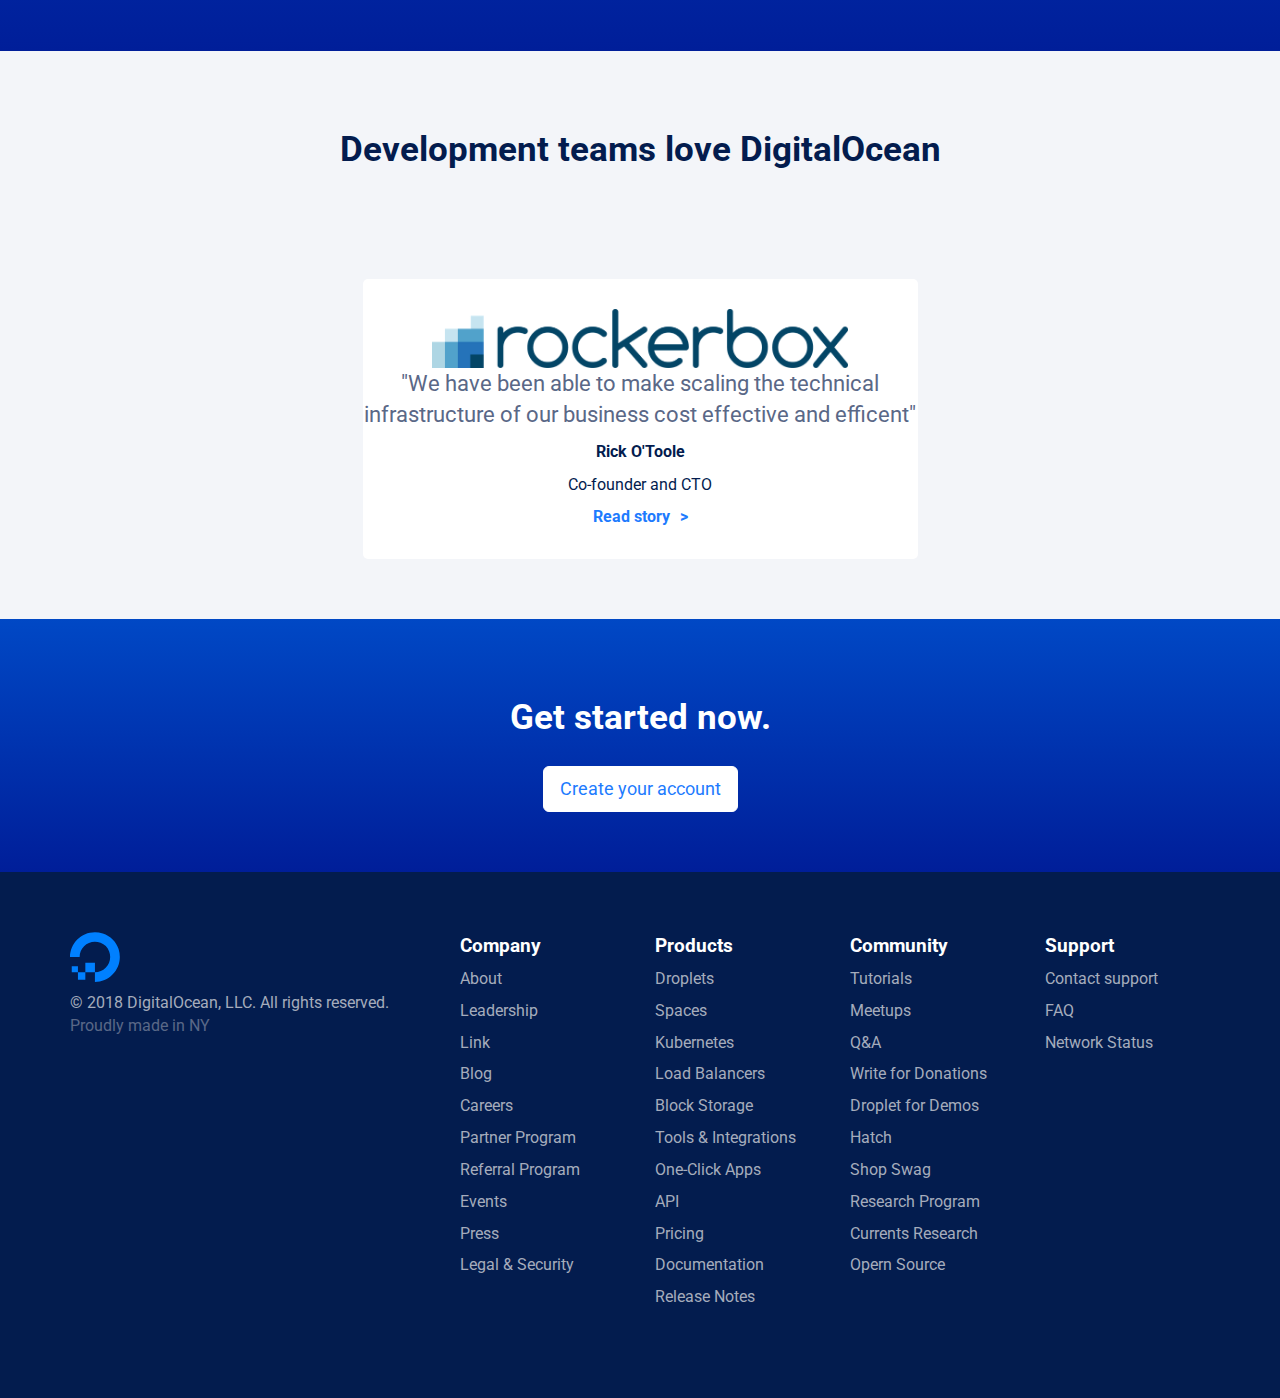
==== commit daa7bc16: "margin e padding" ====
--- a/index.html
+++ b/index.html
@@ -37,7 +37,7 @@
                         </div>
                         <!-- jumbotron form -->
                         <div class="col-xs-12 col-sm-5">
-                            <div id="ms_jumbotron_form">
+                            <div id="ms_jumbotron_form" class="text-center">
                                 <h2>Deploy your app in seconds.</h2>
                                 <h2><a href="#">Get started now.</a></h2>
                                 <input type="email" placeholder="Email">
@@ -62,7 +62,7 @@
         <!-- main -->
         <main>
             <!-- partners -->
-            <section id="ms_partners">
+            <section id="ms_partners" class="text-center">
                 <p>innovative business trust digitalocean</p>
                 <div class="container">
                     <div class="row">
@@ -98,13 +98,13 @@
                         </div>
                     </div>
                 </div>
-                <a href="#">View customer stories</a>
+                <a class="ms_link_heavy" href="#">View customer stories</a>
             </section>
             <!-- /partners -->
             <!-- description -->
             <section id="ms_description">
                 <!-- description text -->
-                <div id="ms_description_text">
+                <div id="ms_description_text" class="text-center">
                     <h2>Deploy and scale seamlessly</h2>
                     <p>Our optimized configuration process saves your team time when running and scaling distributed applications, AI & machine learning workloads, hosted service, client websites, or CI/CD environments.</p>
                 </div>
@@ -173,7 +173,7 @@
             </section>
             <!-- /description -->
             <!-- create -->
-            <section id="ms_create">
+            <section id="ms_create" class="text-center">
                 <div id="ms_create_text">
                     <h2>Designed for developers</h2>
                     <p>Build more and spend less time managing your infrastructure with our easy-to-use control panel and API</p>
@@ -202,7 +202,7 @@
                                 <img src="img/pred-pricing.svg" alt="predictable logo">
                                 <h3>Predictable pricing</h3>
                                 <p>Leave complex pricing structures behind. Always know what you'll pay per month with a flat, industry-leading pricing structure.</p>
-                                <a href="#">Pricing</a>
+                                <a class="ms_link_heavy" href="#">Pricing</a>
                             </div>
                         </div>
                         <div class="col-xs-12 col-sm-4">
@@ -210,7 +210,7 @@
                                 <img src="img/world-class.svg" alt="world class logo">
                                 <h3>World-class service</h3>
                                 <p>Free round-the-clock technical support for all customers. You'll feel the love.</p>
-                                <a href="#">Support</a>
+                                <a class="ms_link_heavy" href="#">Support</a>
                             </div>
                         </div>
                         <div class="col-xs-12 col-sm-4">
@@ -218,7 +218,7 @@
                                 <img src="img/reliable-platform.svg" alt="reliable logo">
                                 <h3>Reliable platform</h3>
                                 <p>More than 100,000 developer teams worldwide trust DigitalOcean to support their business with a 99.99% uptime SLA for all services.</p>
-                                <a href="#">Security</a>
+                                <a class="ms_link_heavy" href="#">Security</a>
                             </div>
                         </div>
                     </div>
@@ -241,13 +241,13 @@
                                         <div class="ms_regions_table_row">
                                             <div class="row">
                                                 <div class="col-xs-2">
-                                                    <p>AAAA</p>
-                                                </div>
-                                                <div class="col-xs-7">
-                                                    <p>AMSTERDAM</p>
-                                                </div>
-                                                <div class="col-xs-3">
-                                                    <a href="#">Speed test</a>
+                                                    <p>AMS2</p>
+                                                </div>
+                                                <div class="col-xs-7">
+                                                    <p>Amsterdam, Netherlands</p>
+                                                </div>
+                                                <div class="col-xs-3">
+                                                    <a href="#">Test speed</a>
                                                 </div>
                                             </div>
                                         </div>
@@ -258,13 +258,13 @@
                                         <div class="ms_regions_table_row">
                                             <div class="row">
                                                 <div class="col-xs-2">
-                                                    <p>AAAA</p>
-                                                </div>
-                                                <div class="col-xs-7">
-                                                    <p>AMSTERDAM</p>
-                                                </div>
-                                                <div class="col-xs-3">
-                                                    <a href="#">Speed test</a>
+                                                    <p>AMS2</p>
+                                                </div>
+                                                <div class="col-xs-7">
+                                                    <p>Amsterdam, Netherlands</p>
+                                                </div>
+                                                <div class="col-xs-3">
+                                                    <a href="#">Test speed</a>
                                                 </div>
                                             </div>
                                         </div>
@@ -275,13 +275,13 @@
                                         <div class="ms_regions_table_row">
                                             <div class="row">
                                                 <div class="col-xs-2">
-                                                    <p>AAAA</p>
-                                                </div>
-                                                <div class="col-xs-7">
-                                                    <p>AMSTERDAM</p>
-                                                </div>
-                                                <div class="col-xs-3">
-                                                    <a href="#">Speed test</a>
+                                                    <p>BLR1</p>
+                                                </div>
+                                                <div class="col-xs-7">
+                                                    <p>Bangalore, India</p>
+                                                </div>
+                                                <div class="col-xs-3">
+                                                    <a href="#">Test speed</a>
                                                 </div>
                                             </div>
                                         </div>
@@ -292,13 +292,13 @@
                                         <div class="ms_regions_table_row">
                                             <div class="row">
                                                 <div class="col-xs-2">
-                                                    <p>AAAA</p>
-                                                </div>
-                                                <div class="col-xs-7">
-                                                    <p>AMSTERDAM</p>
-                                                </div>
-                                                <div class="col-xs-3">
-                                                    <a href="#">Speed test</a>
+                                                    <p>FRA1</p>
+                                                </div>
+                                                <div class="col-xs-7">
+                                                    <p>Frankfurt, German</p>
+                                                </div>
+                                                <div class="col-xs-3">
+                                                    <a href="#">Test speed</a>
                                                 </div>
                                             </div>
                                         </div>
@@ -309,13 +309,13 @@
                                         <div class="ms_regions_table_row">
                                             <div class="row">
                                                 <div class="col-xs-2">
-                                                    <p>AAAA</p>
-                                                </div>
-                                                <div class="col-xs-7">
-                                                    <p>AMSTERDAM</p>
-                                                </div>
-                                                <div class="col-xs-3">
-                                                    <a href="#">Speed test</a>
+                                                    <p>LON1</p>
+                                                </div>
+                                                <div class="col-xs-7">
+                                                    <p>London, UK</p>
+                                                </div>
+                                                <div class="col-xs-3">
+                                                    <a href="#">Test speed</a>
                                                 </div>
                                             </div>
                                         </div>
@@ -326,13 +326,13 @@
                                         <div class="ms_regions_table_row">
                                             <div class="row">
                                                 <div class="col-xs-2">
-                                                    <p>AAAA</p>
-                                                </div>
-                                                <div class="col-xs-7">
-                                                    <p>AMSTERDAM</p>
-                                                </div>
-                                                <div class="col-xs-3">
-                                                    <a href="#">Speed test</a>
+                                                    <p>NYC1</p>
+                                                </div>
+                                                <div class="col-xs-7">
+                                                    <p>New York, USA</p>
+                                                </div>
+                                                <div class="col-xs-3">
+                                                    <a href="#">Test speed</a>
                                                 </div>
                                             </div>
                                         </div>
@@ -351,13 +351,13 @@
                                         <div class="ms_regions_table_row">
                                             <div class="row">
                                                 <div class="col-xs-2">
-                                                    <p>AAAA</p>
-                                                </div>
-                                                <div class="col-xs-7">
-                                                    <p>AMSTERDAM</p>
-                                                </div>
-                                                <div class="col-xs-3">
-                                                    <a href="#">Speed test</a>
+                                                    <p>AMS2</p>
+                                                </div>
+                                                <div class="col-xs-7">
+                                                    <p>Amsterdam, Netherlands</p>
+                                                </div>
+                                                <div class="col-xs-3">
+                                                    <a href="#">Test speed</a>
                                                 </div>
                                             </div>
                                         </div>
@@ -368,13 +368,13 @@
                                         <div class="ms_regions_table_row">
                                             <div class="row">
                                                 <div class="col-xs-2">
-                                                    <p>AAAA</p>
-                                                </div>
-                                                <div class="col-xs-7">
-                                                    <p>AMSTERDAM</p>
-                                                </div>
-                                                <div class="col-xs-3">
-                                                    <a href="#">Speed test</a>
+                                                    <p>AMS2</p>
+                                                </div>
+                                                <div class="col-xs-7">
+                                                    <p>Amsterdam, Netherlands</p>
+                                                </div>
+                                                <div class="col-xs-3">
+                                                    <a href="#">Test speed</a>
                                                 </div>
                                             </div>
                                         </div>
@@ -385,13 +385,13 @@
                                         <div class="ms_regions_table_row">
                                             <div class="row">
                                                 <div class="col-xs-2">
-                                                    <p>AAAA</p>
-                                                </div>
-                                                <div class="col-xs-7">
-                                                    <p>AMSTERDAM</p>
-                                                </div>
-                                                <div class="col-xs-3">
-                                                    <a href="#">Speed test</a>
+                                                    <p>BLR1</p>
+                                                </div>
+                                                <div class="col-xs-7">
+                                                    <p>Bangalore, India</p>
+                                                </div>
+                                                <div class="col-xs-3">
+                                                    <a href="#">Test speed</a>
                                                 </div>
                                             </div>
                                         </div>
@@ -402,13 +402,13 @@
                                         <div class="ms_regions_table_row">
                                             <div class="row">
                                                 <div class="col-xs-2">
-                                                    <p>AAAA</p>
-                                                </div>
-                                                <div class="col-xs-7">
-                                                    <p>AMSTERDAM</p>
-                                                </div>
-                                                <div class="col-xs-3">
-                                                    <a href="#">Speed test</a>
+                                                    <p>FRA1</p>
+                                                </div>
+                                                <div class="col-xs-7">
+                                                    <p>Frankfurt, German</p>
+                                                </div>
+                                                <div class="col-xs-3">
+                                                    <a href="#">Test speed</a>
                                                 </div>
                                             </div>
                                         </div>
@@ -419,13 +419,13 @@
                                         <div class="ms_regions_table_row">
                                             <div class="row">
                                                 <div class="col-xs-2">
-                                                    <p>AAAA</p>
-                                                </div>
-                                                <div class="col-xs-7">
-                                                    <p>AMSTERDAM</p>
-                                                </div>
-                                                <div class="col-xs-3">
-                                                    <a href="#">Speed test</a>
+                                                    <p>LON1</p>
+                                                </div>
+                                                <div class="col-xs-7">
+                                                    <p>London, UK</p>
+                                                </div>
+                                                <div class="col-xs-3">
+                                                    <a href="#">Test speed</a>
                                                 </div>
                                             </div>
                                         </div>
@@ -436,13 +436,13 @@
                                         <div class="ms_regions_table_row">
                                             <div class="row">
                                                 <div class="col-xs-2">
-                                                    <p>AAAA</p>
-                                                </div>
-                                                <div class="col-xs-7">
-                                                    <p>AMSTERDAM</p>
-                                                </div>
-                                                <div class="col-xs-3">
-                                                    <a href="#">Speed test</a>
+                                                    <p>NYC1</p>
+                                                </div>
+                                                <div class="col-xs-7">
+                                                    <p>New York, USA</p>
+                                                </div>
+                                                <div class="col-xs-3">
+                                                    <a href="#">Test speed</a>
                                                 </div>
                                             </div>
                                         </div>
@@ -457,7 +457,7 @@
             </section>
             <!-- /regions -->
             <!-- reviews -->
-            <section id="ms_reviews">
+            <section id="ms_reviews" class="text-center">
                 <h2>Development teams love DigitalOcean</h2>
                 <div class="container">
                     <div class="row">
@@ -469,7 +469,7 @@
                                     <p>Rick O'Toole</p>
                                     <p>Co-founder and CTO</p>
                                 </div>
-                                <a href="#">Read story</a>
+                                <a class="ms_link_heavy" href="#">Read story</a>
                             </div>
                         </div>
                     </div>
@@ -479,7 +479,7 @@
             <!-- get started -->
             <section id="ms_get_started">
                 <h2>Get started now.</h2>
-                <div class="btn btn-lg ms_btn">Create your account</div>
+                <div class="btn btn-lg ms_get_started_btn">Create your account</div>
             </section>
             <!-- /get started -->
         </main>
--- a/css/style.css
+++ b/css/style.css
@@ -33,7 +33,6 @@
 }
 /* common padding */
 #ms_jumbotron,
-#ms_partners,
 #ms_description,
 #ms_create,
 #ms_features,
@@ -41,12 +40,7 @@
 #ms_reviews,
 #ms_get_started,
 footer {
-    padding: 30px 0;
-}
-
-#ms_create_text,
-#ms_reviews h2 {
-    padding-bottom: 50px;
+    padding: 60px 0;
 }
 
 /* common text */
@@ -54,14 +48,15 @@
 h2,
 h3,
 #ms_create_item p,
-#ms_reviews_item_signature p:first-of-type {
+#ms_reviews_item_signature p:first-of-type,
+.ms_regions_table_row a {
     font-weight: 700;
 }
 h1 {
     font-size: 40px;
 }
 h2 {
-    font-size: 34px;
+    font-size: 35px;
 }
 h3 {
     font-size: 19px;
@@ -86,6 +81,7 @@
 /* common text color */
 h1,
 #ms_regions h2,
+.ms_regions_table_row p,
 #ms_get_started h2 {
     color: white;
 }
@@ -108,14 +104,28 @@
 }
 
 /* common text align */
-#ms_jumbotron_form,
-#ms_partners,
-#ms_description_text,
-#ms_create_text,
 #ms_features h2,
 #ms_regions h2,
-#ms_reviews h2 {
+.ms_regions_table_row .col-xs-2 {
     text-align: center;
+}
+
+/* common link */
+#ms_jumbotron_form a,
+.ms_link_heavy,
+.ms_get_started_btn {
+    color: #1d7bfe;
+}
+
+.ms_link_heavy {
+    font-size: 16px;
+    font-weight: 700;
+}
+
+.ms_link_heavy::after,
+.ms_regions_table_row a::after {
+    content: ">";
+    margin-left: 10px;
 }
 
 /* HEADER */
@@ -158,6 +168,10 @@
 }
 /* MAIN */
 /* partners */
+#ms_partners {
+    padding: 30px 0;
+}
+
 #ms_partners p {
     text-transform: uppercase;
 }
@@ -167,6 +181,13 @@
     width: 100%;
 }
 /* description */
+#ms_description_text {
+    padding-bottom: 50px;
+}
+#ms_description_list {
+    padding-bottom: 30px;
+}
+
 #ms_description_list h3{
     font-size: 21px;
     font-weight: 400;
@@ -178,24 +199,50 @@
     border-left: 1px solid gray;
 }
 
-
 /* create */
+#ms_create_text h2 {
+    padding-bottom: 20px;
+}
+
+#ms_create_image_container {
+    padding-top: 150px;
+    padding-bottom: 20px;
+}
+
 #ms_create_image_container img {
     width: 100%;
 }
 
 /* features */
+#ms_features h2 {
+    padding-bottom: 30px;
+}
+
+.ms_features_item {
+    padding-bottom: 30px;
+}
 /* regions */
 .ms_regions_table {
     padding: 15px 0;
 }
 
 .ms_regions_table_row {
-    border-bottom: 1px solid black;
+    line-height: 18px;
+    padding-top: 10px;
+    border-bottom: 2px solid lightgray;
+}
+
+.ms_regions_table_row p,
+.ms_regions_table_row a {
+    font-size: 13px;
+}
+.ms_regions_table_row a {
+    color: #00ced0;
 }
 
 /* reviews */
 #ms_reviews_item {
+    margin-top: 100px;
     padding: 30px 0;
 }
 
@@ -209,11 +256,10 @@
     text-align: center;
 }
 
-.ms_btn {
-    margin-top: 15px;
+.ms_get_started_btn {
+    margin-top: 18px;
     background-color: white;
     border: 1px solid white;
-    color: #006aff;
 }
 
 
@@ -245,6 +291,7 @@
 }
 
 #ms_footer_copyright_social a {
+    text-decoration: none;
     font-size: 24px;
     padding-right: 8px;
 }
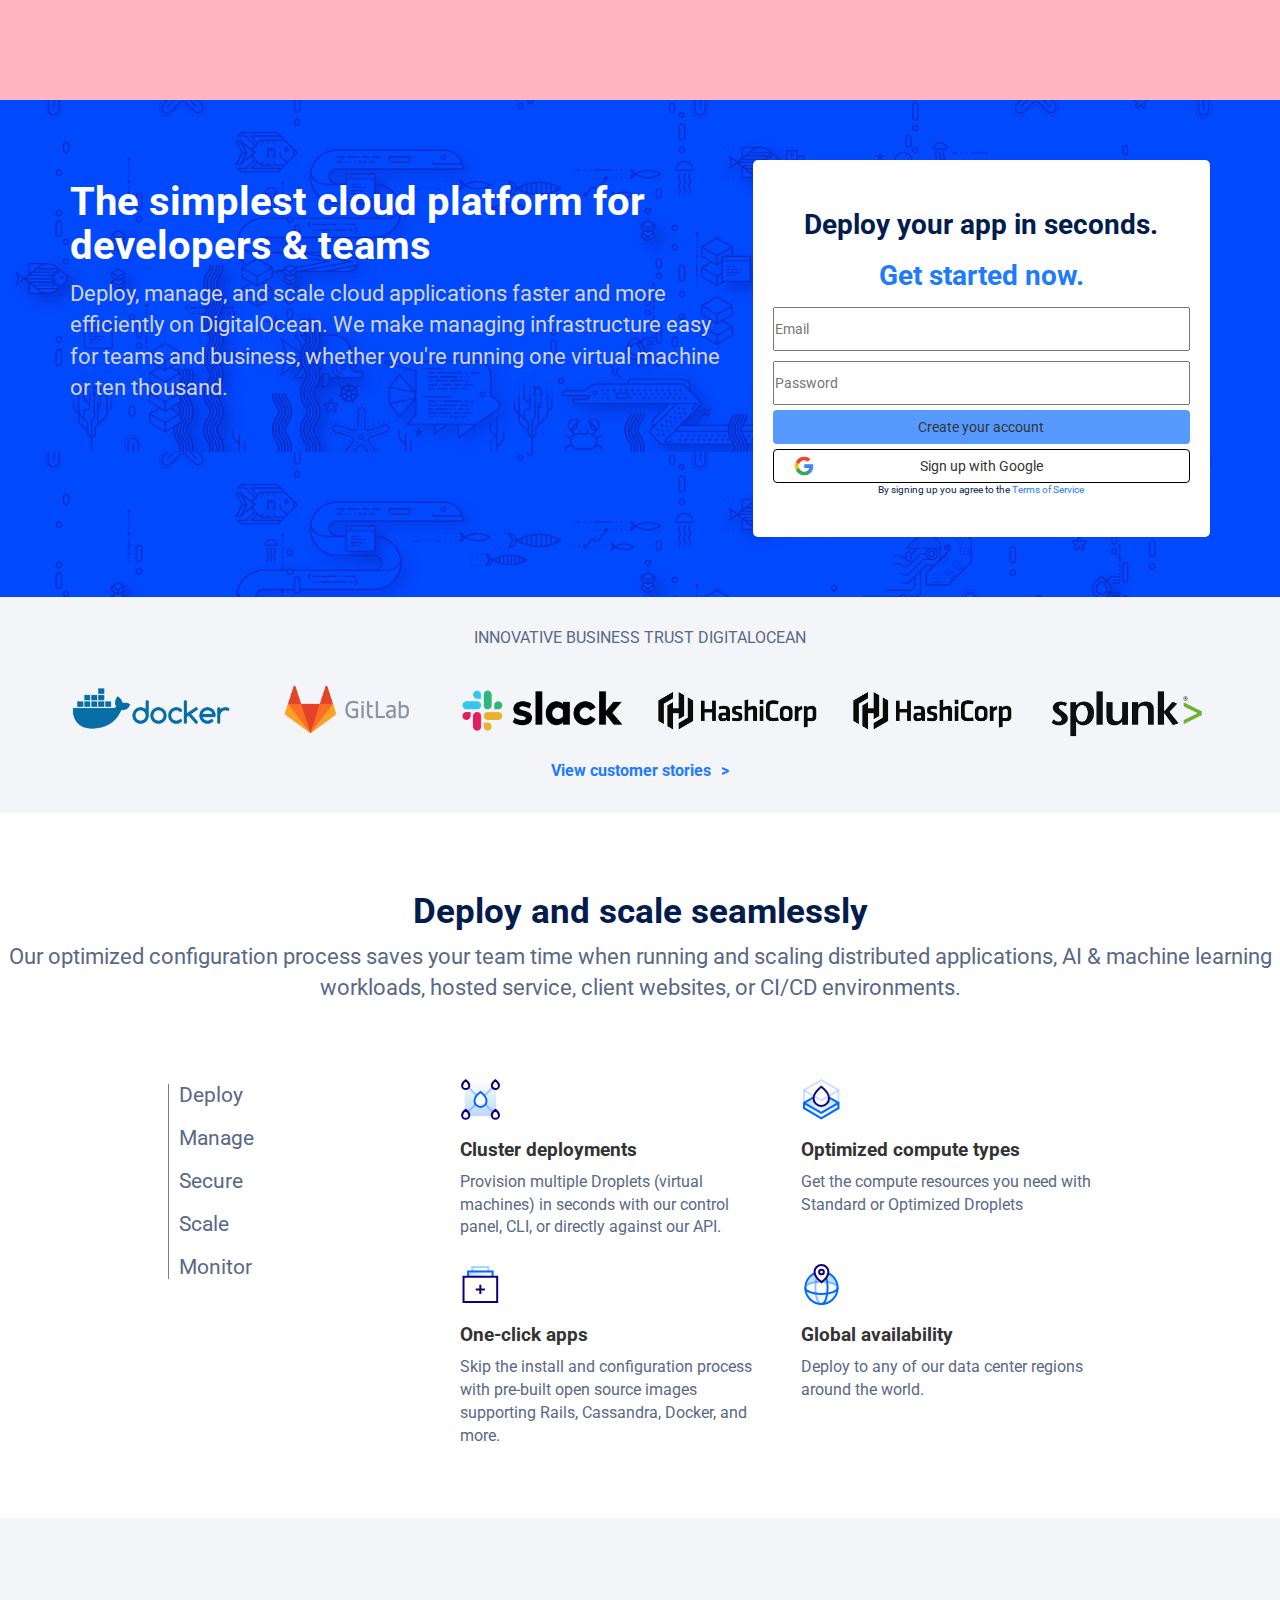
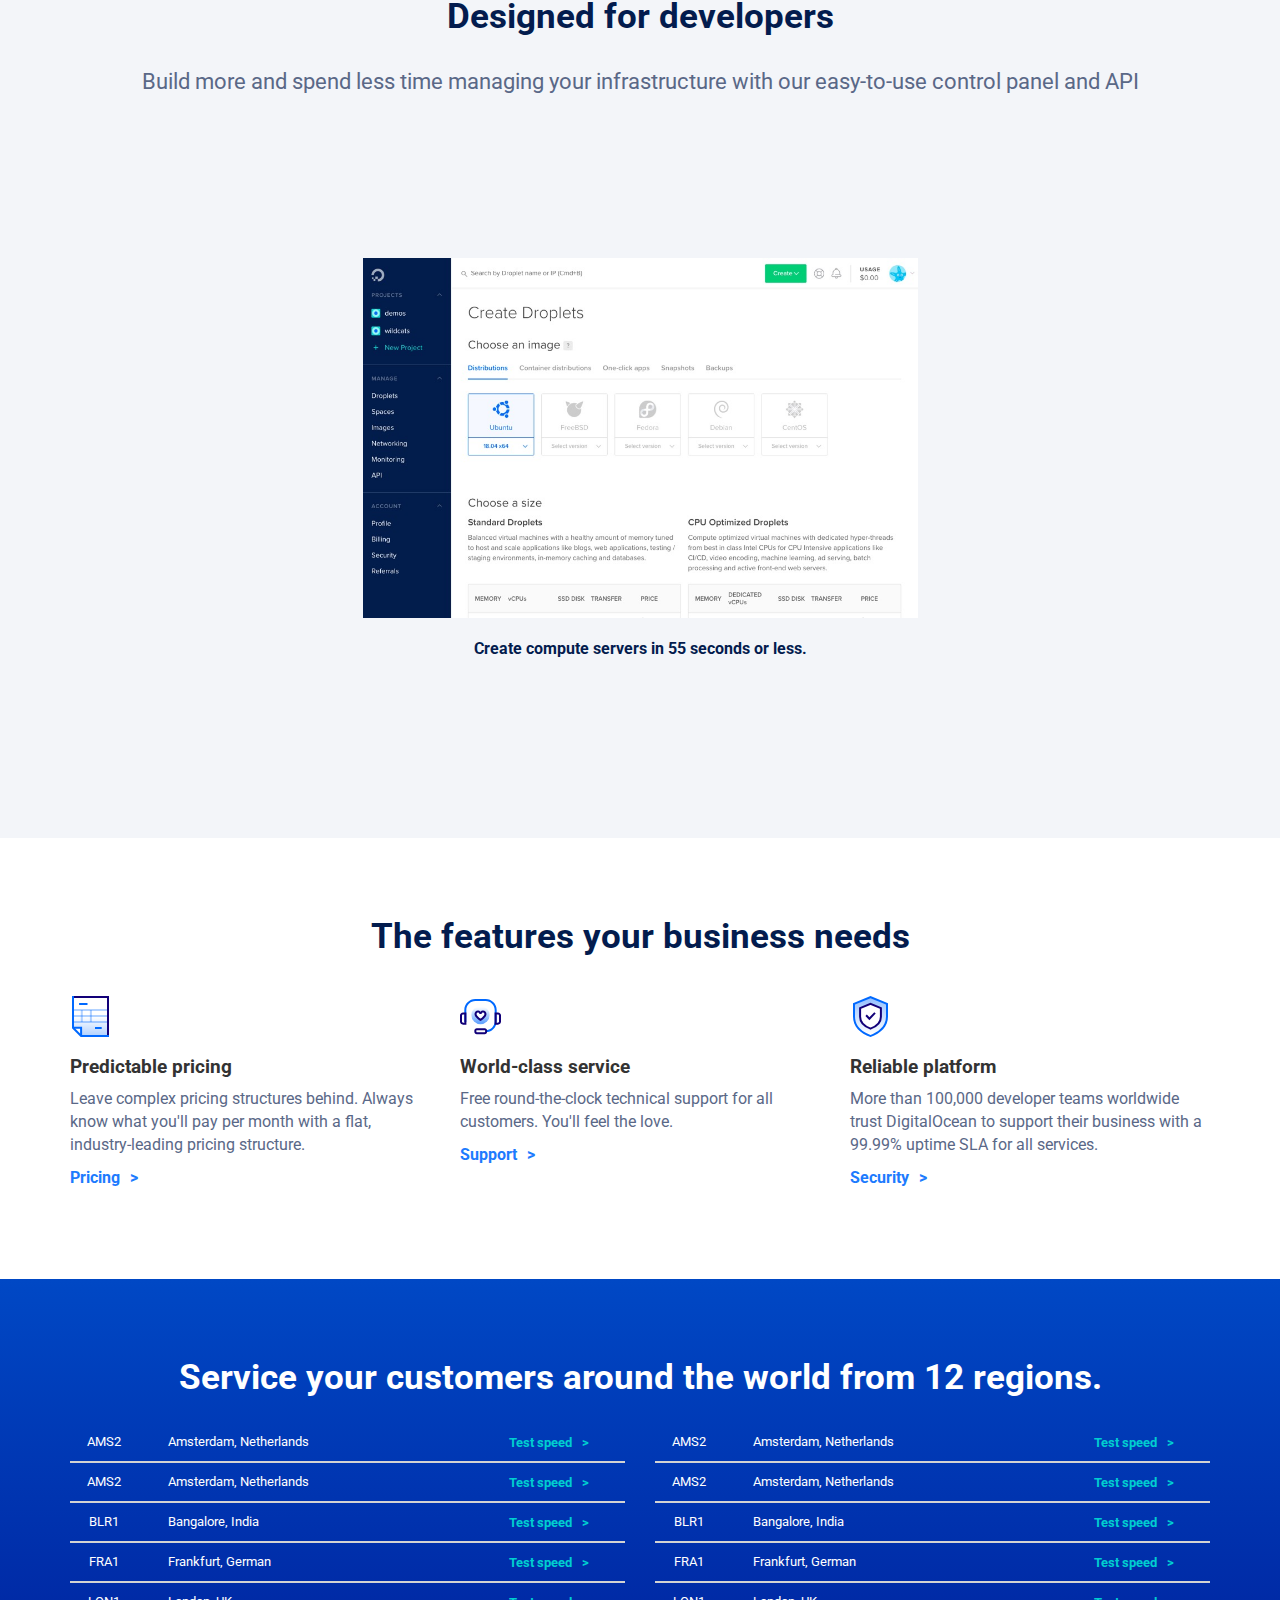
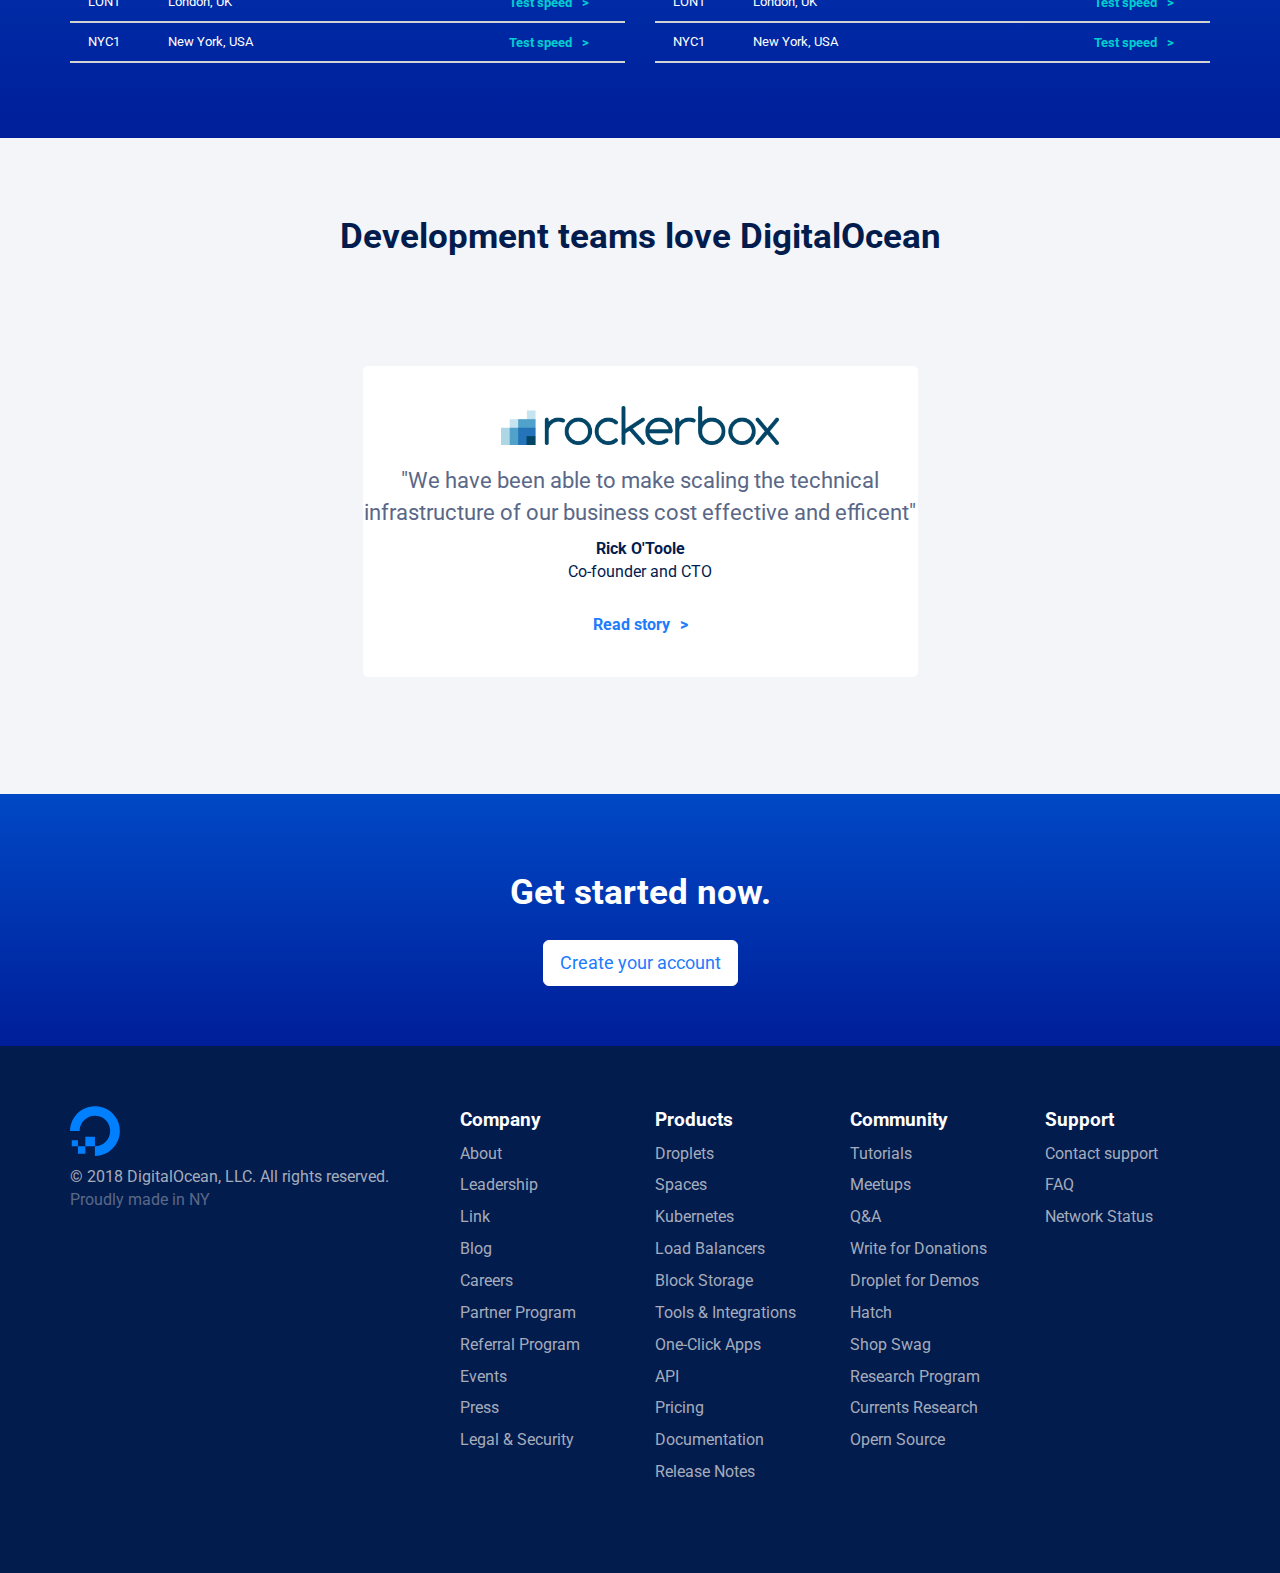
==== commit 125c4ba6: "rockerbox media" ====
--- a/index.html
+++ b/index.html
@@ -186,6 +186,20 @@
                                     <img src="img/slide.jpg" alt="">
                                 </div>
                                 <p>Create compute servers in 55 seconds or less.</p>
+                                <ul class="ms_circle_list">
+                                    <li>
+                                        <a href="#"><i class="fas fa-circle"></i></a>
+                                    </li>
+                                    <li>
+                                        <a href="#"><i class="far fa-circle"></i></a>
+                                    </li>
+                                    <li>
+                                        <a href="#"><i class="far fa-circle"></i></a>
+                                    </li>
+                                    <li>
+                                        <a href="#"><i class="far fa-circle"></i></a>
+                                    </li>
+                                </ul>
                             </div>
                         </div>
                     </div>
@@ -474,6 +488,17 @@
                         </div>
                     </div>
                 </div>
+                <ul class="ms_circle_list">
+                    <li>
+                        <a href="#"><i class="fas fa-circle"></i></a>
+                    </li>
+                    <li>
+                        <a href="#"><i class="far fa-circle"></i></a>
+                    </li>
+                    <li>
+                        <a href="#"><i class="far fa-circle"></i></a>
+                    </li>
+                </ul>
             </section>
             <!-- reviews -->
             <!-- get started -->
--- a/css/style.css
+++ b/css/style.css
@@ -128,6 +128,21 @@
     margin-left: 10px;
 }
 
+/* circle list */
+.ms_circle_list {
+    padding-top: 30px;
+    padding-inline-start: 0;
+    display: inline-block;
+    list-style: none;
+    font-size: 12px;
+}
+.ms_circle_list li {
+    display: inline-block;
+}
+.ms_circle_list li a {
+    color: #1d7bfe;
+}
+
 /* HEADER */
 /* nav */
 #ms_nav {
@@ -177,10 +192,14 @@
 }
 
 .ms_partners_item img{
-    height: 150px;
+    height: 100px;
     width: 100%;
 }
 /* description */
+.ms_description_item {
+    padding-top: 15px;
+}
+
 #ms_description_text {
     padding-bottom: 50px;
 }
@@ -213,6 +232,9 @@
     width: 100%;
 }
 
+#ms_create_item p {
+    padding-bottom: 50px;
+}
 /* features */
 #ms_features h2 {
     padding-bottom: 30px;
@@ -243,13 +265,21 @@
 /* reviews */
 #ms_reviews_item {
     margin-top: 100px;
-    padding: 30px 0;
+    padding: 40px 0;
 }
 
 #ms_reviews img {
-    width: 75%;
-}
-
+    width: 95%;
+    margin-bottom: 20px;
+}
+
+#ms_reviews_item_signature {
+    margin-bottom: 30px;
+}
+
+#ms_reviews_item_signature p {
+    margin: 0 0;
+}
 
 /* get started */
 #ms_get_started {
@@ -314,3 +344,16 @@
 .ms_footer_list ul li a {
     text-decoration: none;
 }
+
+
+@media (min-width: 768px) {
+    /* ms_reviews - rockerbox logo */
+    #ms_reviews img {
+        width: 75%;
+}
+
+@media (min-width: 992px) {
+    /* ms_reviews - rockerbox logo */
+    #ms_reviews img {
+        width: 50%;
+}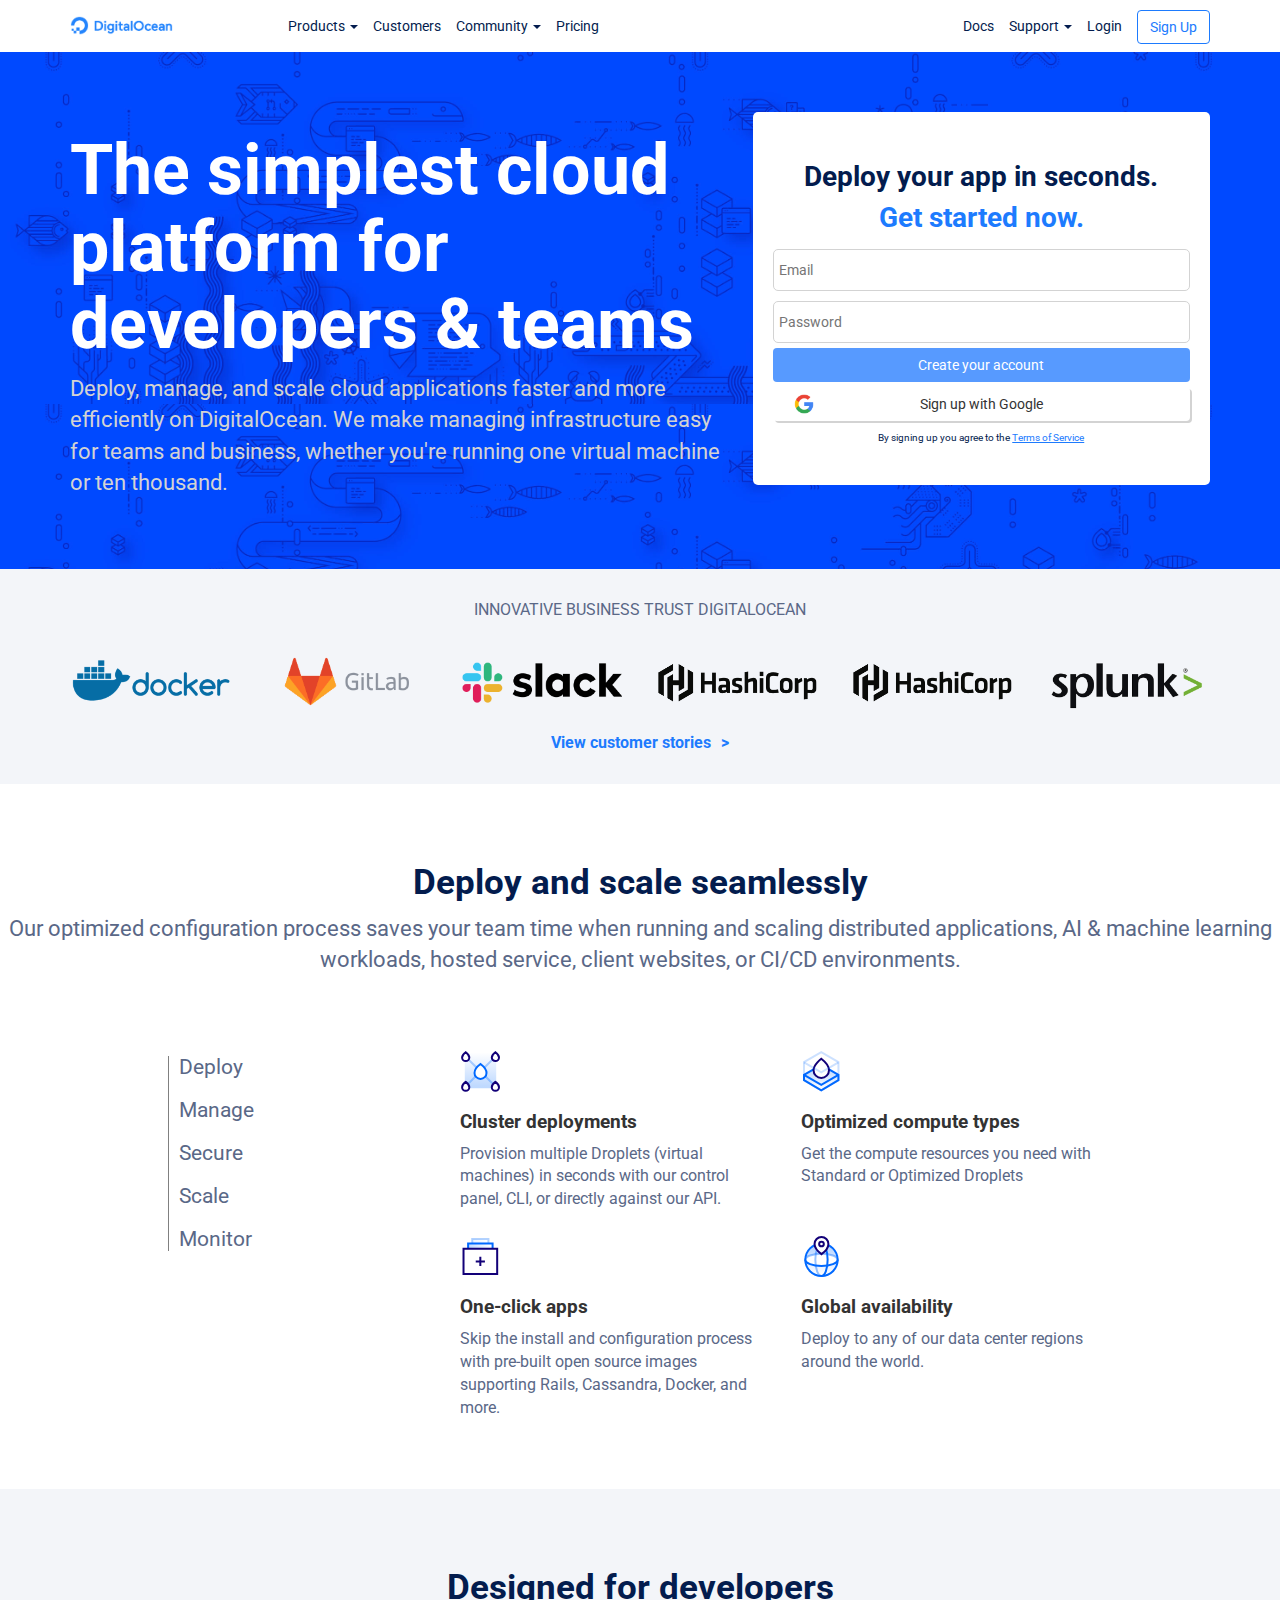
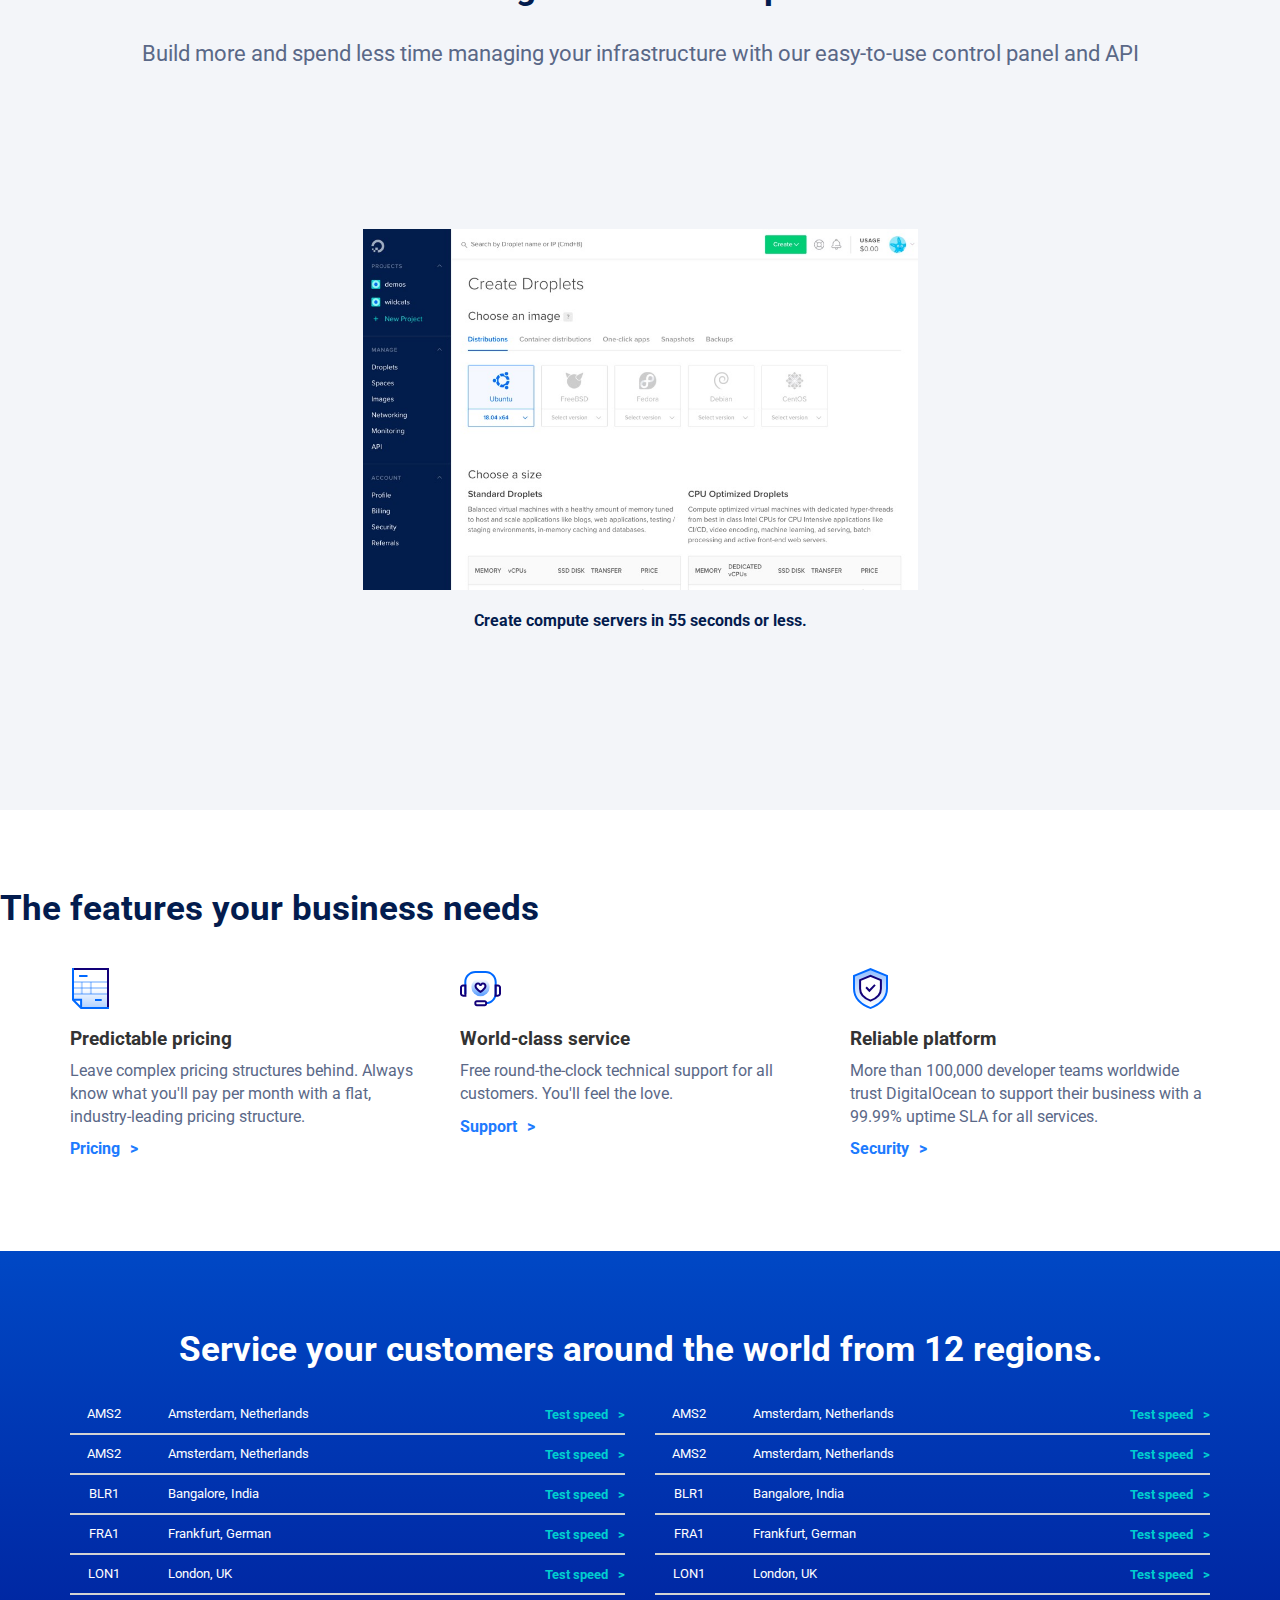
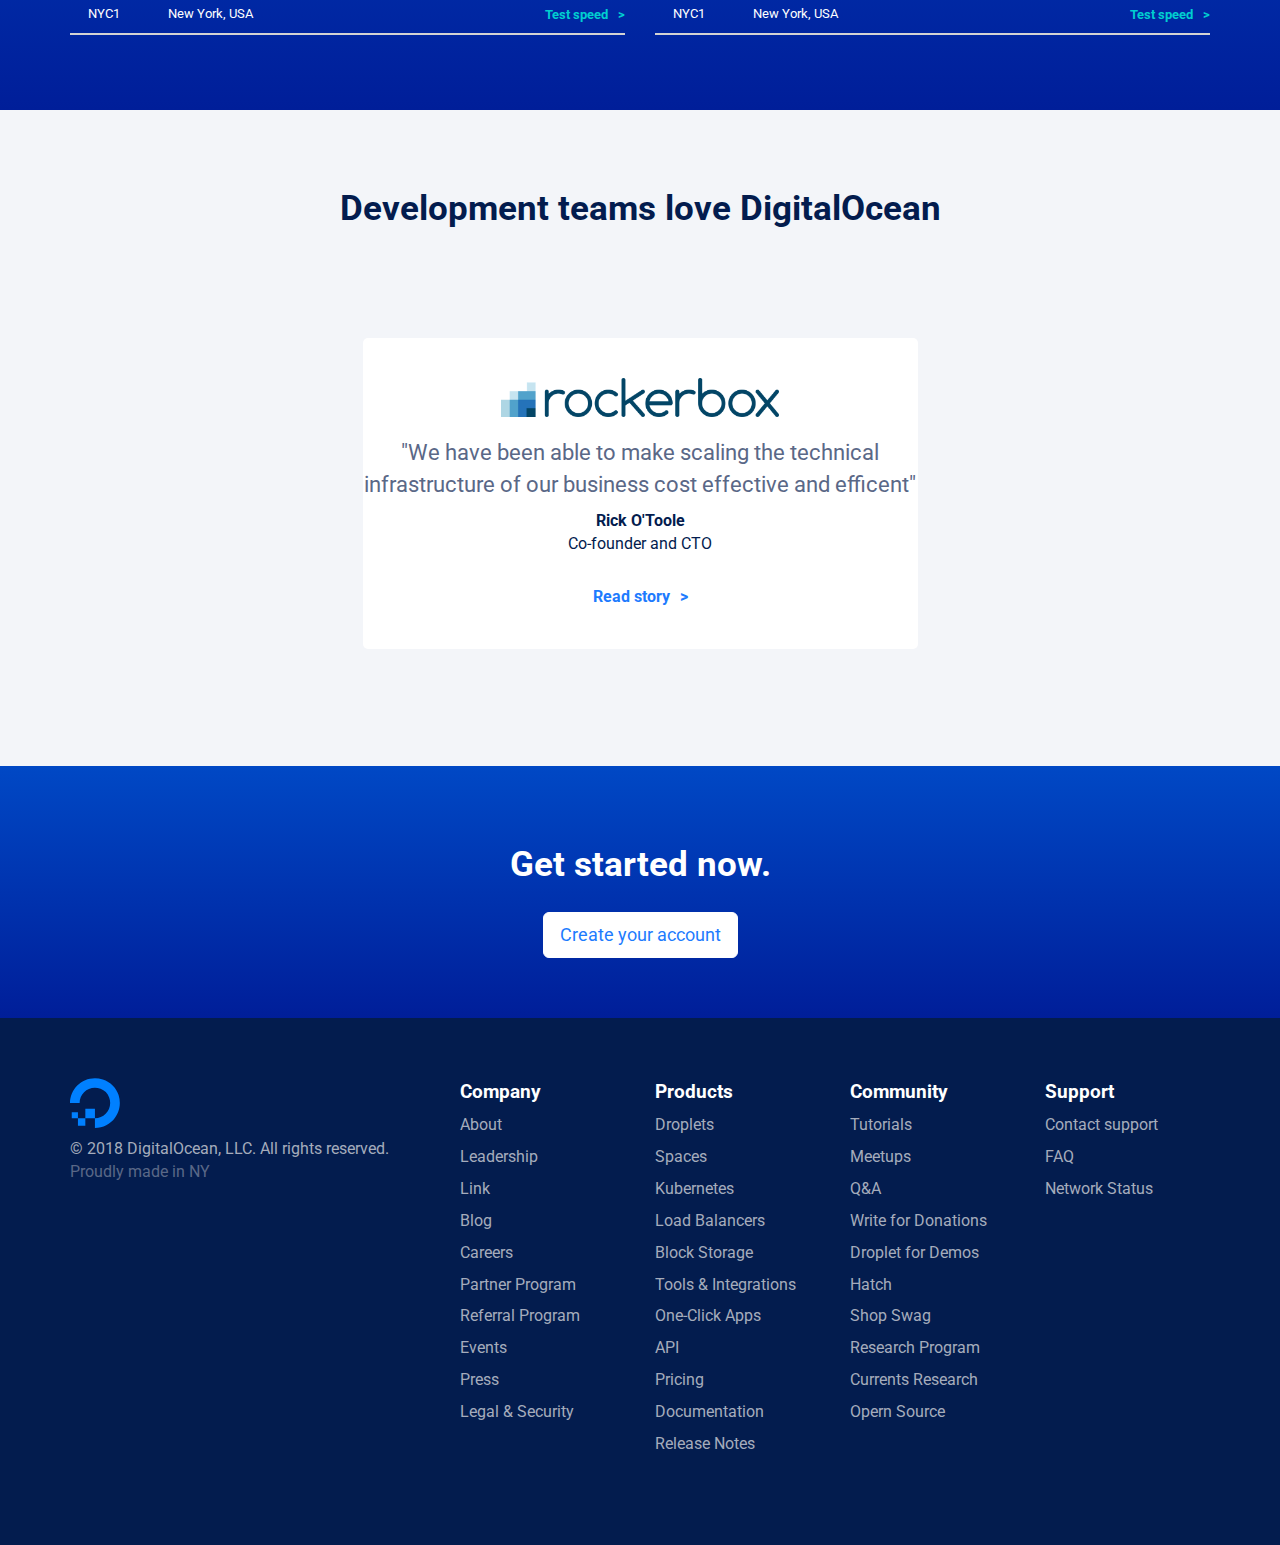
==== commit f7be886d: "navbar" ====
--- a/index.html
+++ b/index.html
@@ -20,8 +20,68 @@
         <!-- header -->
         <header>
             <!-- nav -->
-            <nav id="ms_nav">
-            </nav>
+            <nav class="navbar navbar-default ms_my_navbar">
+                <div class="container">
+                  <!-- Brand and toggle get grouped for better mobile display -->
+                  <div class="navbar-header">
+                    <button type="button" class="navbar-toggle collapsed" data-toggle="collapse" data-target="#bs-example-navbar-collapse-1" aria-expanded="false">
+                      <span class="sr-only">Toggle navigation</span>
+                      <span class="icon-bar"></span>
+                      <span class="icon-bar"></span>
+                      <span class="icon-bar"></span>
+                    </button>
+                    <a class="navbar-brand" href="#">
+                        <img src="img/logo.png" alt="">
+                    </a>
+                  </div>
+                  <!-- Collect the nav links, forms, and other content for toggling -->
+                  <div class="collapse navbar-collapse" id="bs-example-navbar-collapse-1">
+                    <ul class="nav navbar-nav">
+                      <li class="dropdown">
+                        <a href="#" class="dropdown-toggle" data-toggle="dropdown" role="button" aria-haspopup="true" aria-expanded="false">Products <span class="caret"></span></a>
+                        <ul class="dropdown-menu">
+                          <li><a href="#">Action</a></li>
+                          <li><a href="#">Another action</a></li>
+                          <li><a href="#">Something else here</a></li>
+                          <li role="separator" class="divider"></li>
+                          <li><a href="#">Separated link</a></li>
+                          <li role="separator" class="divider"></li>
+                          <li><a href="#">One more separated link</a></li>
+                        </ul>
+                      </li>
+                      <li><a href="#">Customers</a></li>
+                      <li class="dropdown">
+                        <a href="#" class="dropdown-toggle" data-toggle="dropdown" role="button" aria-haspopup="true" aria-expanded="false">Community <span class="caret"></span></a>
+                        <ul class="dropdown-menu">
+                          <li><a href="#">Action</a></li>
+                          <li><a href="#">Another action</a></li>
+                          <li><a href="#">Something else here</a></li>
+                          <li role="separator" class="divider"></li>
+                          <li><a href="#">Separated link</a></li>
+                          <li role="separator" class="divider"></li>
+                          <li><a href="#">One more separated link</a></li>
+                        </ul>
+                      </li>
+                      <li><a href="#">Pricing</a></li>
+                    </ul>
+                    <ul class="nav navbar-nav navbar-right">
+                      <li><a href="#">Docs</a></li>
+                      <li class="dropdown">
+                        <a href="#" class="dropdown-toggle" data-toggle="dropdown" role="button" aria-haspopup="true" aria-expanded="false">Support <span class="caret"></span></a>
+                        <ul class="dropdown-menu">
+                          <li><a href="#">Action</a></li>
+                          <li><a href="#">Another action</a></li>
+                          <li><a href="#">Something else here</a></li>
+                          <li role="separator" class="divider"></li>
+                          <li><a href="#">Separated link</a></li>
+                        </ul>
+                      </li>
+                      <li><a href="#">Login</a></li>
+                      <li><div class="btn ms_btn_navbar">Sign Up</div></li>
+                    </ul>
+                  </div><!-- /.navbar-collapse -->
+                </div><!-- /.container-fluid -->
+              </nav>
             <!-- /nav -->
             <!-- jumbotron -->
             <div id="ms_jumbotron">
@@ -42,14 +102,14 @@
                                 <h2><a href="#">Get started now.</a></h2>
                                 <input type="email" placeholder="Email">
                                 <input type="password" placeholder="Password">
-                                <div class="btn btn-block ms_btn_jumbotron_up">
+                                <div class="btn btn-block ms_btn_jumbotron_create">
                                     Create your account
                                 </div>
-                                <div class="btn btn-block ms_btn_jumbotron_down">
+                                <div class="btn btn-block ms_btn_jumbotron_sign">
                                     <img id="ms_google_icon" src="img/google-icon.png" alt="">
                                     Sign up with Google
                                 </div>
-                                <p>By signing up you agree to the <a href="">Terms of Service</a></p>
+                                <p>By signing up you agree to the <a href="#">Terms of Service</a></p>
                             </div>
                         </div>
                         <!-- /jumbotron form -->
@@ -182,6 +242,8 @@
                     <div class="row">
                         <div class="col-xs-8 col-xs-offset-2 col-sm-6 col-sm-offset-3">
                             <div id="ms_create_item">
+                                <a href=""><i class="fas fa-chevron-left"></i></a>
+                                <a href=""><i class="fas fa-chevron-right"></i></a>
                                 <div id="ms_create_image_container">
                                     <img src="img/slide.jpg" alt="">
                                 </div>
@@ -477,6 +539,8 @@
                     <div class="row">
                         <div class="col-xs-8 col-xs-offset-2 col-sm-6 col-sm-offset-3">
                             <div id="ms_reviews_item">
+                                <a href=""><i class="fas fa-chevron-left"></i></a>
+                                <a href=""><i class="fas fa-chevron-right"></i></a>
                                 <img src="img/rockerbox.png" alt="rockerbox logo">
                                 <p>"We have been able to make scaling the technical infrastructure of our business cost effective and efficent"</p>
                                 <div id="ms_reviews_item_signature">
--- a/css/style.css
+++ b/css/style.css
@@ -1,14 +1,3 @@
-/* debug */
-/* [class*="container"] {
-    background-color: lightblue;
-    border: 1px solid black;
-}
-
-[class*="col-"] {
-    background-color: lightcoral;
-    border: 1px solid white;
-} */
-
 /* common */
 body {
     font-family: 'Roboto', sans-serif;
@@ -75,9 +64,6 @@
     font-size: 16px;
 }
 
-#ms_jumbotron_form p {
-    font-size: 10px;
-}
 /* common text color */
 h1,
 #ms_regions h2,
@@ -99,18 +85,7 @@
     color: #5a6887;
 }
 
-#ms_jumbotron_text p {
-    color: lightgray;
-}
-
-/* common text align */
-#ms_features h2,
-#ms_regions h2,
-.ms_regions_table_row .col-xs-2 {
-    text-align: center;
-}
-
-/* common link */
+/* link */
 #ms_jumbotron_form a,
 .ms_link_heavy,
 .ms_get_started_btn {
@@ -143,18 +118,63 @@
     color: #1d7bfe;
 }
 
+/* ms_create_item - chevron */
+/* ms_reviews_item - chevron */
+.fa-chevron-left,
+.fa-chevron-right {
+    position: absolute;
+    top: 45%;
+    font-size: 50px;
+    color: #031c4e;
+    visibility: hidden;
+}
+.fa-chevron-left {
+    opacity: 0.5;
+    left: -20%;
+}
+.fa-chevron-right {
+    left: 110%;
+}
+
 /* HEADER */
 /* nav */
-#ms_nav {
-    height: 100px;
-    background-color: lightpink;
-}
+.ms_my_navbar {
+    margin-bottom: 0px;
+    background-color: white;
+    border-color: white;
+}
+.ms_my_navbar .navbar-nav>li>a {
+    color: #031c4e;
+    padding-left: 0;
+}
+.ms_my_navbar .navbar-toggle {
+    border: none;
+}
+.ms_my_navbar .navbar-toggle .icon-bar {
+    width: 15px;
+    background-color: #1d7bfe;
+}
+.navbar-brand img {
+    line-height: 50px;
+    height: 19px;
+    margin-right: 100px;
+}
+.ms_btn_navbar {
+    margin-top: 8.5px;
+    color: #1d7bfe;
+    border: 1px solid #1d7bfe;
+}
+
 /* jumbotron */
 #ms_jumbotron {
     background-image: url(../img/bg-banner-home.jpg);
     background-size: contain;
 }
 
+#ms_jumbotron_text p {
+    color: lightgray;
+}
+
 #ms_jumbotron_form {
     padding: 30px 20px;
 }
@@ -162,25 +182,39 @@
 #ms_jumbotron_form h2 {
     font-size: 28px;
 }
+#ms_jumbotron_form h2:nth-of-type(2) {
+    margin-top: 0px;
+}
 
 #ms_jumbotron_form input {
     width: 100%;
-    padding: 10px 0;
+    padding: 10px 5px;
     margin: 5px 0;
-}
-
-.ms_btn_jumbotron_up {
+    border: 1px solid lightgray;
+    border-radius: 5px;
+}
+
+.ms_btn_jumbotron_create {
     background-color: #579aff;
-}
-.ms_btn_jumbotron_down {
+    color: white;
+}
+.ms_btn_jumbotron_sign {
     position: relative;
-    border: 1px solid black;
+    box-shadow: 2px 2px lightgray;
 }
 #ms_google_icon {
     width: 20px;
     position: absolute;
     left: 5%;
 }
+
+#ms_jumbotron_form p {
+    font-size: 10px;
+    margin-top: 10px;
+}
+#ms_jumbotron_form p a {
+    text-decoration: underline;
+}
 /* MAIN */
 /* partners */
 #ms_partners {
@@ -219,6 +253,10 @@
 }
 
 /* create */
+#ms_create_item {
+    position: relative;
+}
+
 #ms_create_text h2 {
     padding-bottom: 20px;
 }
@@ -235,6 +273,7 @@
 #ms_create_item p {
     padding-bottom: 50px;
 }
+
 /* features */
 #ms_features h2 {
     padding-bottom: 30px;
@@ -244,6 +283,14 @@
     padding-bottom: 30px;
 }
 /* regions */
+#ms_regions h2,
+.ms_regions_table_row .col-xs-2 {
+    text-align: center;
+}
+.ms_regions_table_row .col-xs-3 {
+    text-align: right;
+}
+
 .ms_regions_table {
     padding: 15px 0;
 }
@@ -264,6 +311,7 @@
 
 /* reviews */
 #ms_reviews_item {
+    position: relative;
     margin-top: 100px;
     padding: 40px 0;
 }
@@ -280,6 +328,7 @@
 #ms_reviews_item_signature p {
     margin: 0 0;
 }
+
 
 /* get started */
 #ms_get_started {
@@ -347,13 +396,68 @@
 
 
 @media (min-width: 768px) {
+
+    /* ms_create_item - chevron */
+    /* ms_reviews_item - chevron */
+    .fa-chevron-left,
+    .fa-chevron-right {
+    visibility: visible;
+}
+
     /* ms_reviews - rockerbox logo */
     #ms_reviews img {
         width: 75%;
-}
-
-@media (min-width: 992px) {
+    }
+}
+
+/* navbar collapse fix */
+/* https://stackoverflow.com/questions/19827605/change-bootstrap-navbar-collapse-breakpoint-without-using-less */
+@media (max-width: 991px) {
+    .navbar-header {
+        float: none;
+    }
+    .navbar-left,.navbar-right {
+        float: none !important;
+    }
+    .navbar-toggle {
+        display: block;
+    }
+    .navbar-collapse {
+        border-top: 1px solid transparent;
+        box-shadow: inset 0 1px 0 rgba(255,255,255,0.1);
+    }
+    .navbar-fixed-top {
+        top: 0;
+        border-width: 0 0 1px;
+    }
+    .navbar-collapse.collapse {
+        display: none!important;
+    }
+    .navbar-nav {
+        float: none!important;
+        margin-top: 7.5px;
+    }
+    .navbar-nav>li {
+        float: none;
+    }
+    .navbar-nav>li>a {
+        padding-top: 10px;
+        padding-bottom: 10px;
+    }
+    .collapse.in{
+        display:block !important;
+    }
+}
+
+@media (min-width: 1200px) {
+
+    /* ms_jumbotron - title h1 */
+    h1 {
+        font-size: 70px;
+    }
+
     /* ms_reviews - rockerbox logo */
     #ms_reviews img {
         width: 50%;
+    }
 }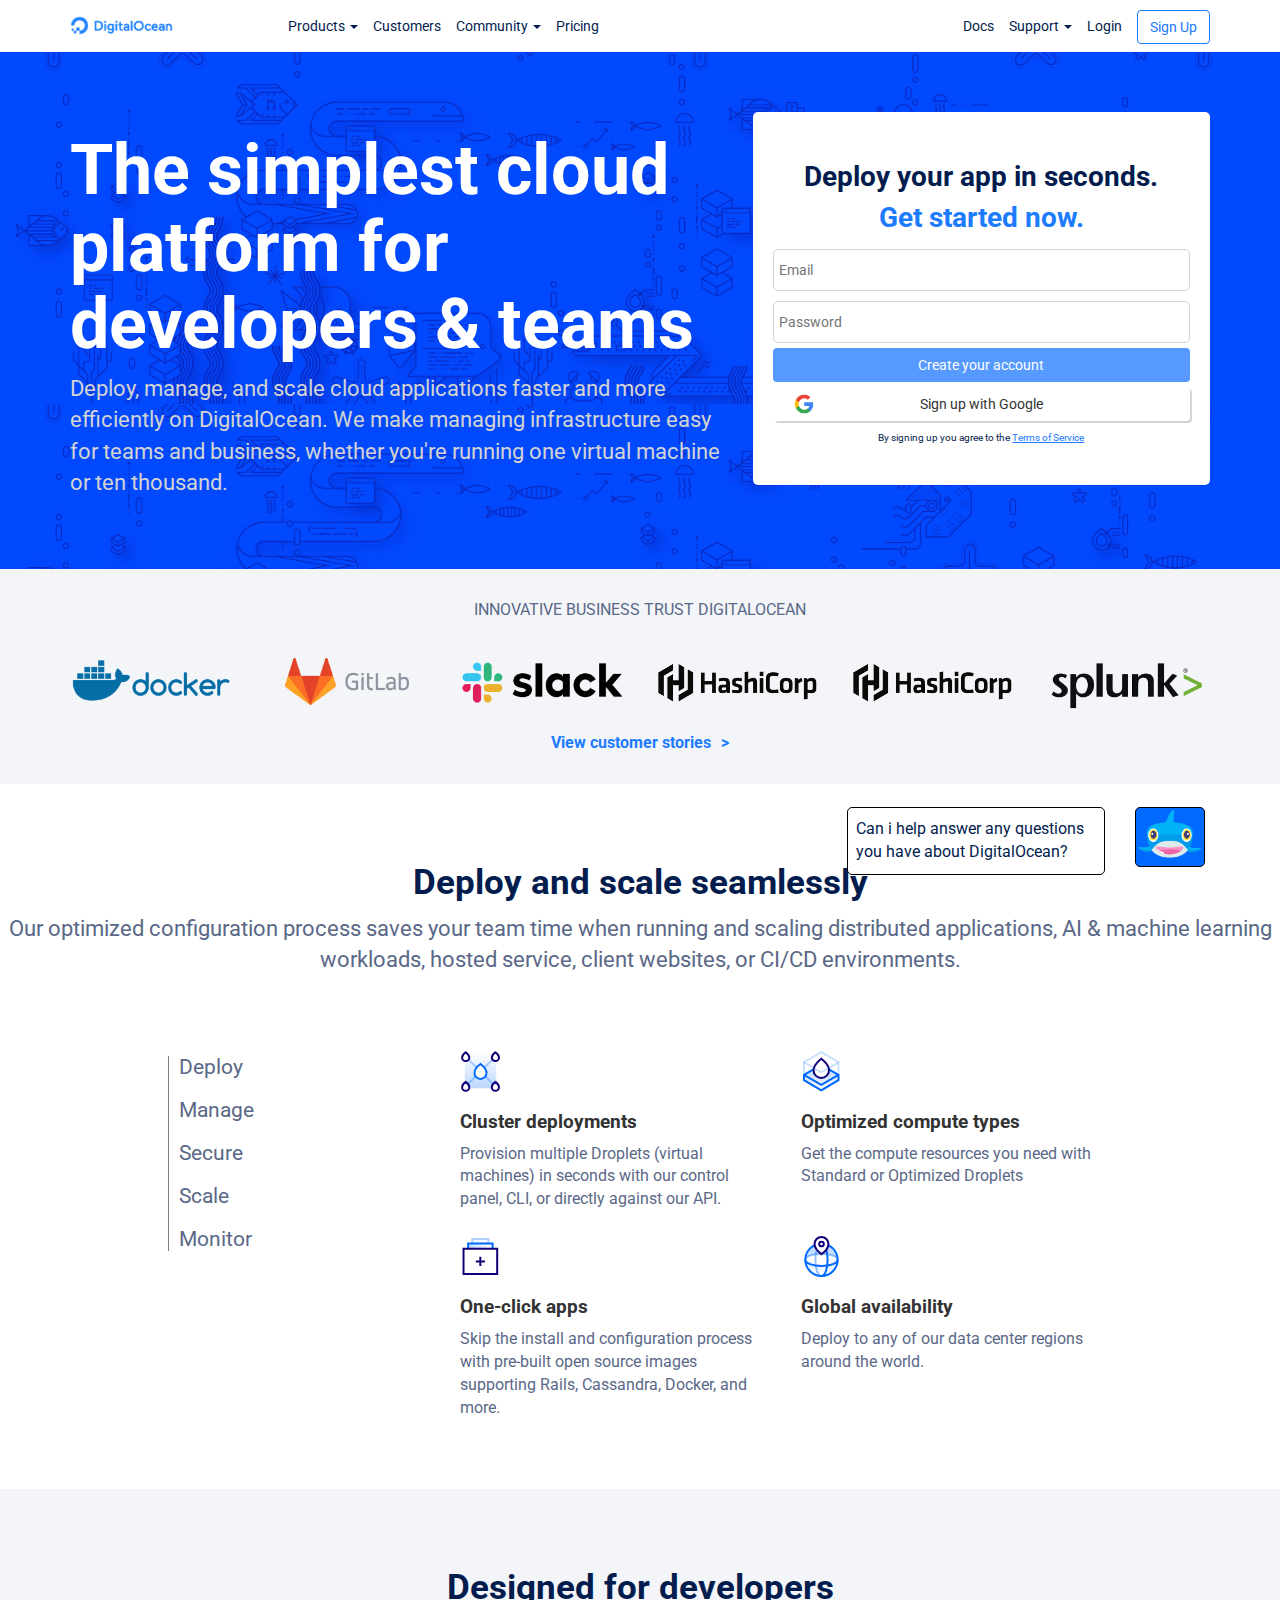
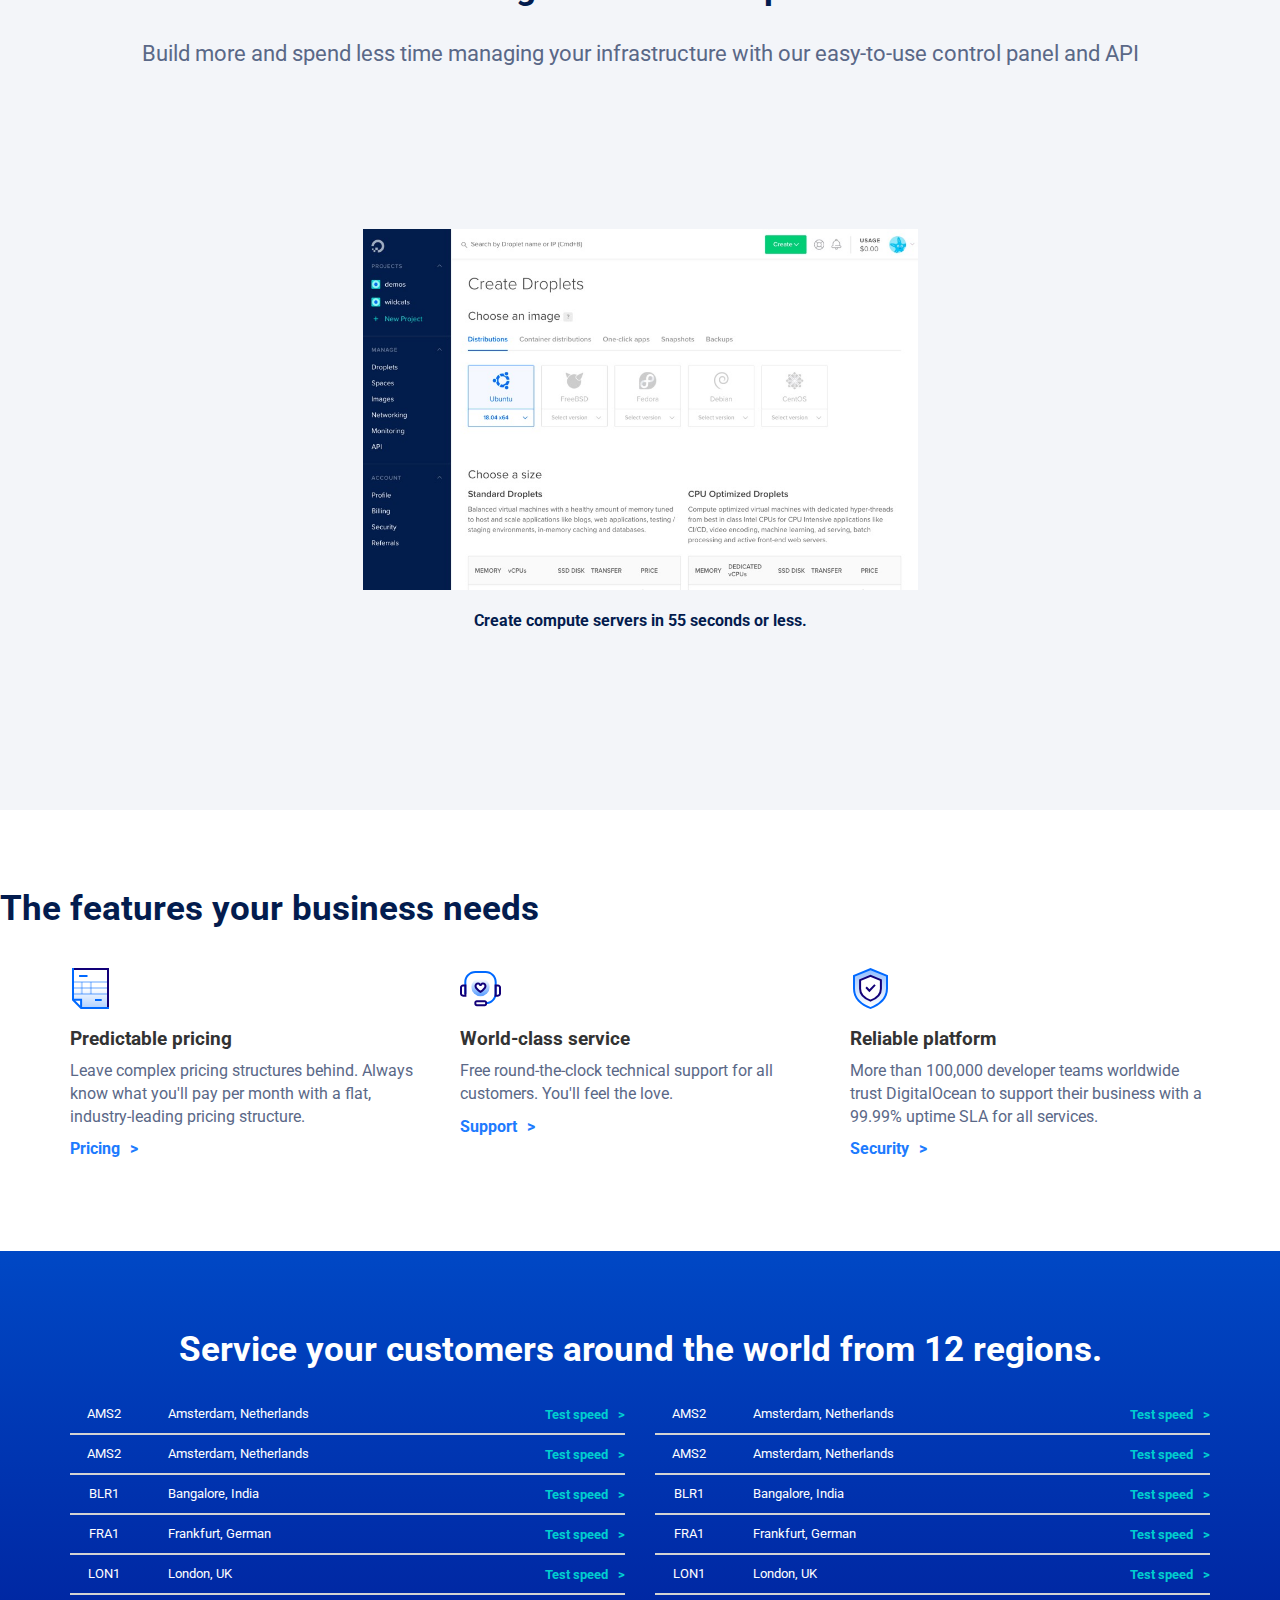
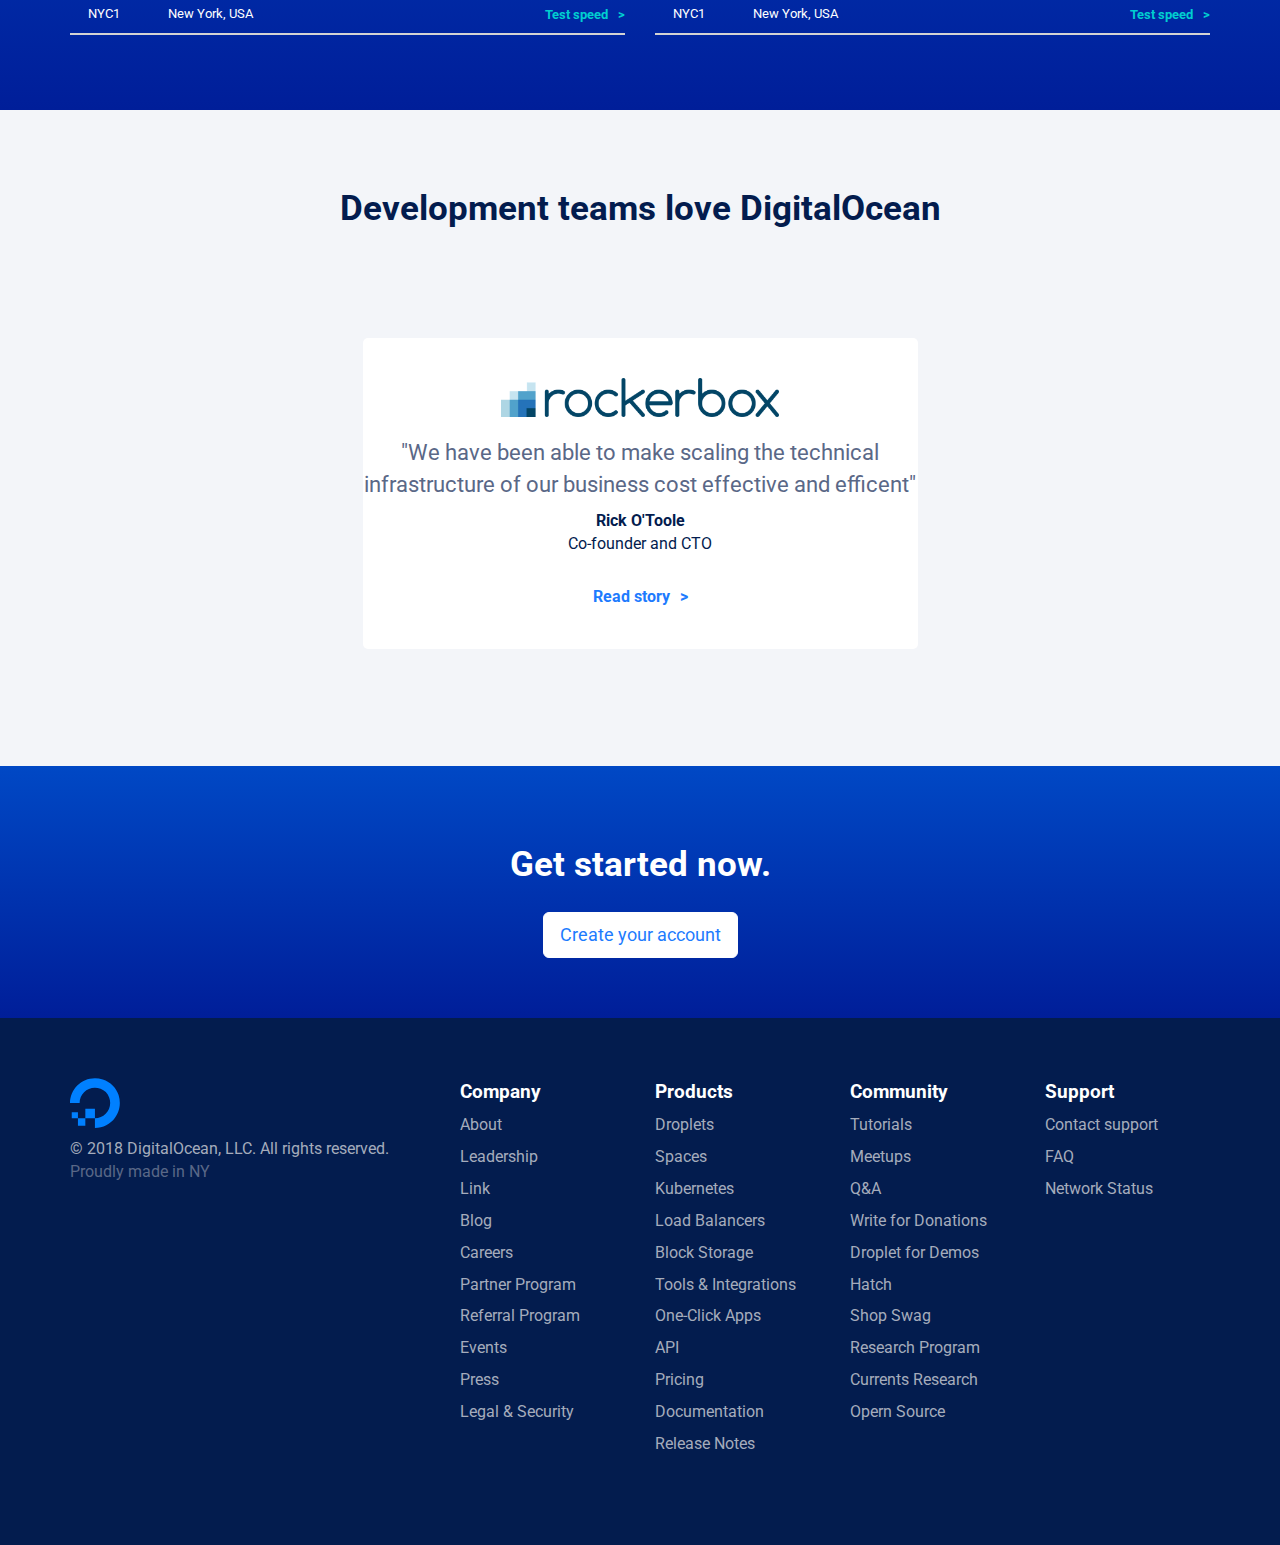
==== commit 3cf740c5: "fixed element" ====
--- a/index.html
+++ b/index.html
@@ -19,6 +19,24 @@
     <body>
         <!-- header -->
         <header>
+            <!-- fixed element -->
+            <div id="ms_fixed">
+                <div class="container-fluid">
+                    <div class="row">
+                        <div class="col-xs-12 col-lg-1 col-lg-offset-8 col-lg-push-3">
+                            <div id="ms_fixed_image_container">
+                                <img src="img/shark.png" alt="">
+                            </div>
+                        </div>
+                        <div class="col-xs-6 col-lg-3 col-lg-pull-1">
+                            <div id="ms_fixed_text">
+                            <span>Can i help answer any questions you have about DigitalOcean?</span>
+                            </div>
+                        </div>
+                    </div>
+                </div>
+            </div>
+            <!-- /fixed element -->
             <!-- nav -->
             <nav class="navbar navbar-default ms_my_navbar">
                 <div class="container">
@@ -40,26 +58,33 @@
                       <li class="dropdown">
                         <a href="#" class="dropdown-toggle" data-toggle="dropdown" role="button" aria-haspopup="true" aria-expanded="false">Products <span class="caret"></span></a>
                         <ul class="dropdown-menu">
-                          <li><a href="#">Action</a></li>
-                          <li><a href="#">Another action</a></li>
-                          <li><a href="#">Something else here</a></li>
-                          <li role="separator" class="divider"></li>
-                          <li><a href="#">Separated link</a></li>
-                          <li role="separator" class="divider"></li>
-                          <li><a href="#">One more separated link</a></li>
+                            <li><a href="#">Droplets</a></li>
+                            <li><a href="#">Spaces</a></li>
+                            <li><a href="#">Kubernetes</a></li>
+                            <li><a href="#">Load Balancers</a></li>
+                            <li><a href="#">Block Storage</a></li>
+                            <li><a href="#">Tools & Integrations</a></li>
+                            <li><a href="#">One-Click Apps</a></li>
+                            <li><a href="#">API</a></li>
+                            <li><a href="#">Pricing</a></li>
+                            <li><a href="#">Documentation</a></li>
+                            <li><a href="#">Release Notes</a></li>
                         </ul>
                       </li>
                       <li><a href="#">Customers</a></li>
                       <li class="dropdown">
                         <a href="#" class="dropdown-toggle" data-toggle="dropdown" role="button" aria-haspopup="true" aria-expanded="false">Community <span class="caret"></span></a>
                         <ul class="dropdown-menu">
-                          <li><a href="#">Action</a></li>
-                          <li><a href="#">Another action</a></li>
-                          <li><a href="#">Something else here</a></li>
-                          <li role="separator" class="divider"></li>
-                          <li><a href="#">Separated link</a></li>
-                          <li role="separator" class="divider"></li>
-                          <li><a href="#">One more separated link</a></li>
+                            <li><a href="#">Tutorials</a></li>
+                            <li><a href="#">Meetups</a></li>
+                            <li><a href="#">Q&A</a></li>
+                            <li><a href="#">Write for Donations</a></li>
+                            <li><a href="#">Droplet for Demos</a></li>
+                            <li><a href="#">Hatch</a></li>
+                            <li><a href="#">Shop Swag</a></li>
+                            <li><a href="#">Research Program</a></li>
+                            <li><a href="#">Currents Research</a></li>
+                            <li><a href="#">Opern Source</a></li>
                         </ul>
                       </li>
                       <li><a href="#">Pricing</a></li>
@@ -69,11 +94,9 @@
                       <li class="dropdown">
                         <a href="#" class="dropdown-toggle" data-toggle="dropdown" role="button" aria-haspopup="true" aria-expanded="false">Support <span class="caret"></span></a>
                         <ul class="dropdown-menu">
-                          <li><a href="#">Action</a></li>
-                          <li><a href="#">Another action</a></li>
-                          <li><a href="#">Something else here</a></li>
-                          <li role="separator" class="divider"></li>
-                          <li><a href="#">Separated link</a></li>
+                            <li><a href="#">Contact support</a></li>
+                            <li><a href="#">FAQ</a></li>
+                            <li><a href="#">Network Status</a></li> 
                         </ul>
                       </li>
                       <li><a href="#">Login</a></li>
@@ -585,21 +608,11 @@
                             <p>Proudly made in NY</p>
                             <!-- social -->
                             <div id="ms_footer_copyright_social">
-                                <a href="#">
-                                    <i class="fab fa-twitter"></i>
-                                </a>
-                                <a href="#">
-                                    <i class="fab fa-facebook-square"></i>
-                                </a>
-                                <a href="#">
-                                    <i class="fab fa-instagram"></i>
-                                </a>
-                                <a href="#">
-                                    <i class="fab fa-youtube"></i>
-                                </a>
-                                <a href="#">
-                                    <i class="fab fa-linkedin"></i>
-                                </a>
+                                <a href="#"><i class="fab fa-twitter"></i></a>
+                                <a href="#"><i class="fab fa-facebook-square"></i></a>
+                                <a href="#"><i class="fab fa-instagram"></i></a>
+                                <a href="#"><i class="fab fa-youtube"></i></a>
+                                <a href="#"><i class="fab fa-linkedin"></i></a>
                             </div>
                             <!-- /social -->
                         </div>
@@ -607,147 +620,64 @@
                     <!-- /copyright -->
                     <!-- list company -->
                     <div class="col-xs-12 col-sm-6 col-lg-2">
-                        <div class="ms_footer_list">
-                            <ul>
-                                <li>
-                                    Company
-                                </li>
-                                <li>
-                                    <a href="#">About</a>
-                                </li>
-                                <li>
-                                    <a href="#">Leadership</a>
-                                </li>
-                                <li>
-                                    <a href="#">Link</a>
-                                </li>
-                                <li>
-                                    <a href="#">Blog</a>
-                                </li>
-                                <li>
-                                    <a href="#">Careers</a>
-                                </li>
-                                <li>
-                                    <a href="#">Partner Program</a>
-                                </li>
-                                <li>
-                                    <a href="#">Referral Program</a>
-                                </li>
-                                <li>
-                                    <a href="#">Events</a>
-                                </li>
-                                <li>
-                                    <a href="#">Press</a>
-                                </li>
-                                <li>
-                                    <a href="#">Legal & Security</a>
-                                </li>
-                            </ul>
-                        </div>
+                        <ul class="ms_footer_list">
+                            <li>Company</li>
+                            <li><a href="#">About</a></li>
+                            <li><a href="#">Leadership</a></li>
+                            <li><a href="#">Link</a></li>
+                            <li><a href="#">Blog</a></li>
+                            <li><a href="#">Careers</a></li>
+                            <li><a href="#">Partner Program</a></li>
+                            <li><a href="#">Referral Program</a></li>
+                            <li><a href="#">Events</a></li>
+                            <li><a href="#">Press</a></li>
+                            <li><a href="#">Legal & Security</a></li>
+                        </ul>
                     </div>
                     <!-- /list company -->
                     <!-- list products -->
                     <div class="col-xs-12 col-sm-6 col-lg-2">
-                        <div class="ms_footer_list">
-                            <ul>
-                                <li>
-                                    Products
-                                </li>
-                                <li>
-                                    <a href="#">Droplets</a>
-                                </li>
-                                <li>
-                                    <a href="#">Spaces</a>
-                                </li>
-                                <li>
-                                    <a href="#">Kubernetes</a>
-                                </li>
-                                <li>
-                                    <a href="#">Load Balancers</a>
-                                </li>
-                                <li>
-                                    <a href="#">Block Storage</a>
-                                </li>
-                                <li>
-                                    <a href="#">Tools & Integrations</a>
-                                </li>
-                                <li>
-                                    <a href="#">One-Click Apps</a>
-                                </li>
-                                <li>
-                                    <a href="#">API</a>
-                                </li>
-                                <li>
-                                    <a href="#">Pricing</a>
-                                </li>
-                                <li>
-                                    <a href="#">Documentation</a>
-                                </li>
-                                <li>
-                                    <a href="#">Release Notes</a>
-                                </li>
-                            </ul>
-                        </div>
+                        <ul class="ms_footer_list">
+                            <li>Products</li>
+                            <li><a href="#">Droplets</a></li>
+                            <li><a href="#">Spaces</a></li>
+                            <li><a href="#">Kubernetes</a>
+                            <li><a href="#">Load Balancers</a></li>
+                            <li><a href="#">Block Storage</a></li>
+                            <li><a href="#">Tools & Integrations</a></li>
+                            <li><a href="#">One-Click Apps</a></li>
+                            <li><a href="#">API</a></li>
+                            <li><a href="#">Pricing</a></li>
+                            <li><a href="#">Documentation</a></li>
+                            <li><a href="#">Release Notes</a></li>
+                        </ul>
                     </div>
                     <!-- /list products -->
                     <!-- list community -->
                     <div class="col-xs-12 col-sm-6 col-lg-2">
-                        <div class="ms_footer_list">
-                            <ul>
-                                <li>
-                                    Community
-                                </li>
-                                <li>
-                                    <a href="#">Tutorials</a>
-                                </li>
-                                <li>
-                                    <a href="#">Meetups</a>
-                                </li>
-                                <li>
-                                    <a href="#">Q&A</a>
-                                </li>
-                                <li>
-                                    <a href="#">Write for Donations</a>
-                                </li>
-                                <li>
-                                    <a href="#">Droplet for Demos</a>
-                                </li>
-                                <li>
-                                    <a href="#">Hatch</a>
-                                </li>
-                                <li>
-                                    <a href="#">Shop Swag</a>
-                                </li>
-                                <li>
-                                    <a href="#">Research Program</a>
-                                </li>
-                                <li>
-                                    <a href="#">Currents Research</a>
-                                </li>
-                                <li>
-                                    <a href="#">Opern Source</a>
-                                </li>
-                            </ul>
-                        </div>
+                        <ul class="ms_footer_list">
+                            <li>Community</li>
+                            <li><a href="#">Tutorials</a></li>
+                            <li><a href="#">Meetups</a></li>
+                            <li><a href="#">Q&A</a></li>
+                            <li><a href="#">Write for Donations</a></li>
+                            <li><a href="#">Droplet for Demos</a></li>
+                            <li><a href="#">Hatch</a></li>
+                            <li><a href="#">Shop Swag</a></li>
+                            <li><a href="#">Research Program</a></li>
+                            <li><a href="#">Currents Research</a></li>
+                            <li><a href="#">Opern Source</a></li>
+                        </ul>
                     </div>
                     <!-- /list community -->
                     <!-- list support -->
                     <div class="col-xs-12 col-sm-6 col-lg-2">
-                        <div class="ms_footer_list">
-                            <ul>
-                                <li>
-                                    Support
-                                </li>
-                                <li>
-                                    <a href="#">Contact support</a>
-                                </li>
-                                <li>
-                                    <a href="#">FAQ</a>
-                                </li>
-                                <li>
-                                    <a href="#">Network Status</a>
-                                </li> 
-                            </ul>
+                        <ul class="ms_footer_list">
+                            <li>Support</li>
+                            <li><a href="#">Contact support</a></li>
+                            <li><a href="#">FAQ</a></li>
+                            <li><a href="#">Network Status</a></li> 
+                        </ul>
                         </div>
                     </div>
                     <!-- /list support -->
@@ -755,34 +685,6 @@
             </div>
         </footer>
         <!-- /footer -->
-
-
-
-
-
-
-
-
-
-
-
-
-
-
-
-
-
-
-
-
-
-
-
-
-
-
-
-
         <!-- script -->
         <!-- jQuery (necessary for Bootstrap's JavaScript plugins) -->
         <script src="https://ajax.googleapis.com/ajax/libs/jquery/1.12.4/jquery.min.js"></script>
--- a/css/style.css
+++ b/css/style.css
@@ -60,9 +60,10 @@
 .ms_features_item p,
 #ms_reviews_item_signature p,
 #ms_footer_copyright p,
-.ms_footer_list ul li a {
+.ms_footer_list {
     font-size: 16px;
 }
+
 
 /* common text color */
 h1,
@@ -101,6 +102,11 @@
 .ms_regions_table_row a::after {
     content: ">";
     margin-left: 10px;
+}
+.ms_link_heavy:hover {
+    text-decoration: none;
+    color: #1d7bfe;
+    border-bottom: 1px solid #1d7bfe;
 }
 
 /* circle list */
@@ -298,17 +304,22 @@
 .ms_regions_table_row {
     line-height: 18px;
     padding-top: 10px;
+}
+.ms_regions_table_row {
     border-bottom: 2px solid lightgray;
 }
-
 .ms_regions_table_row p,
 .ms_regions_table_row a {
     font-size: 13px;
 }
+
 .ms_regions_table_row a {
     color: #00ced0;
 }
-
+.ms_regions_table_row a:hover {
+    text-decoration: none;
+    border-bottom: 1px solid #00ced0;
+}
 /* reviews */
 #ms_reviews_item {
     position: relative;
@@ -353,7 +364,7 @@
 
 #ms_footer_copyright p:first-of-type,
 #ms_footer_copyright_social a,
-.ms_footer_list ul li a {
+.ms_footer_list a {
     color: #a5acbc;
 }
 
@@ -375,23 +386,57 @@
     padding-right: 8px;
 }
 
-.ms_footer_list ul {
+.ms_footer_list {
     padding-inline-start: 0px;
     list-style: none;
     margin-bottom: 20px;
 }
 
-.ms_footer_list ul li {
+.ms_footer_list li {
     padding-bottom: 9px;
 }
-.ms_footer_list ul li:first-child {
+.ms_footer_list li:first-child {
     font-size: 19px;
     font-weight: 700;
     color: white;
 }
 
-.ms_footer_list ul li a {
+.ms_footer_list a {
     text-decoration: none;
+}
+
+/* fixed element */
+#ms_fixed {
+    position: fixed;
+    bottom: 2%;
+    left: 5%;
+    z-index: 1000;
+}
+
+#ms_fixed_image_container {
+    width: 70px;
+    height: 60px;
+    border-radius: 5px;
+    background-color: #006aff;
+    padding: 2px;
+    margin-bottom: 15px;
+    border: 1px solid black;
+}
+
+#ms_fixed_image_container img {
+    width: 100%;
+}
+
+#ms_fixed_text {
+    background-color: white;
+    border-radius: 5px;
+    padding: 10px 7.5px;
+    border: 1px solid black;
+}
+
+#ms_fixed_text span {
+    font-size: 16px;
+    color: #031c4e;
 }
 
 
@@ -401,13 +446,14 @@
     /* ms_reviews_item - chevron */
     .fa-chevron-left,
     .fa-chevron-right {
-    visibility: visible;
-}
+        visibility: visible;
+    }
 
     /* ms_reviews - rockerbox logo */
     #ms_reviews img {
         width: 75%;
     }
+
 }
 
 /* navbar collapse fix */
@@ -460,4 +506,9 @@
     #ms_reviews img {
         width: 50%;
     }
-}+
+    /* fixed */
+    #ms_fixed {
+        right: 5%;
+    }
+}
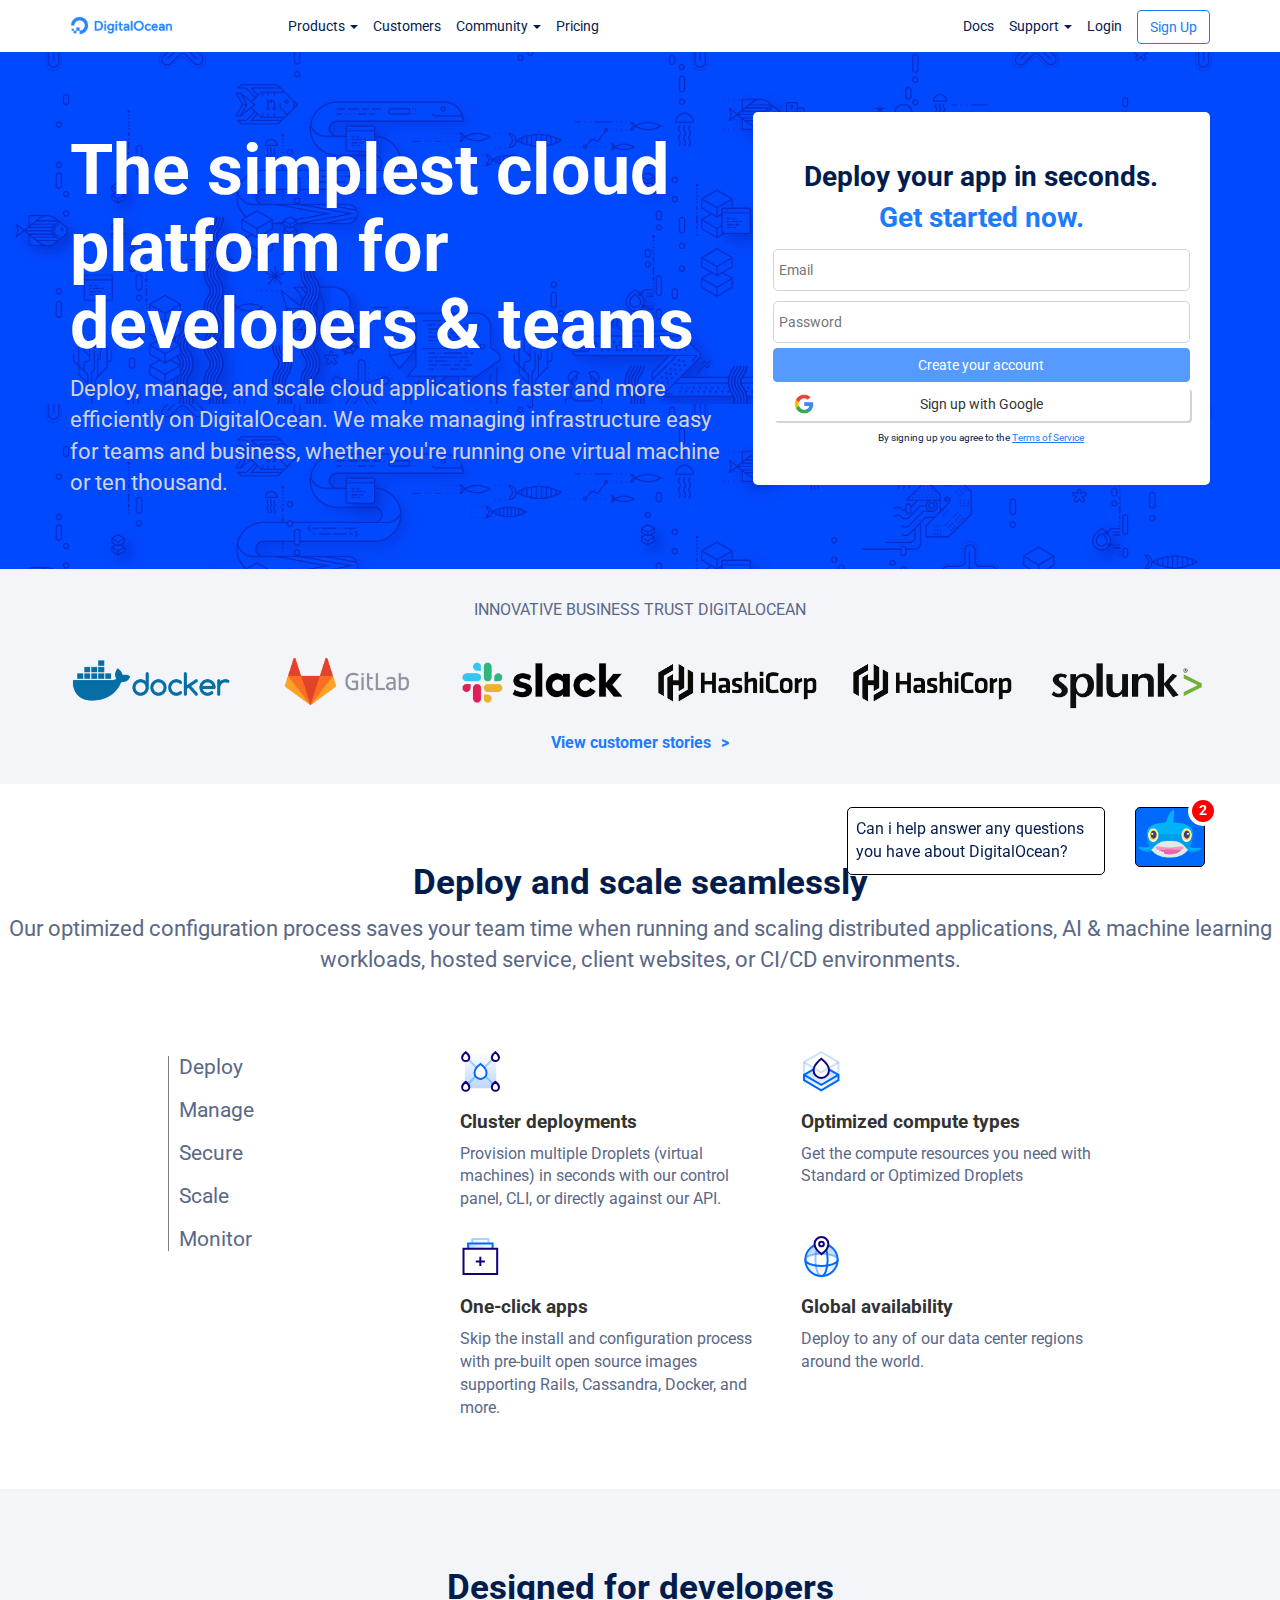
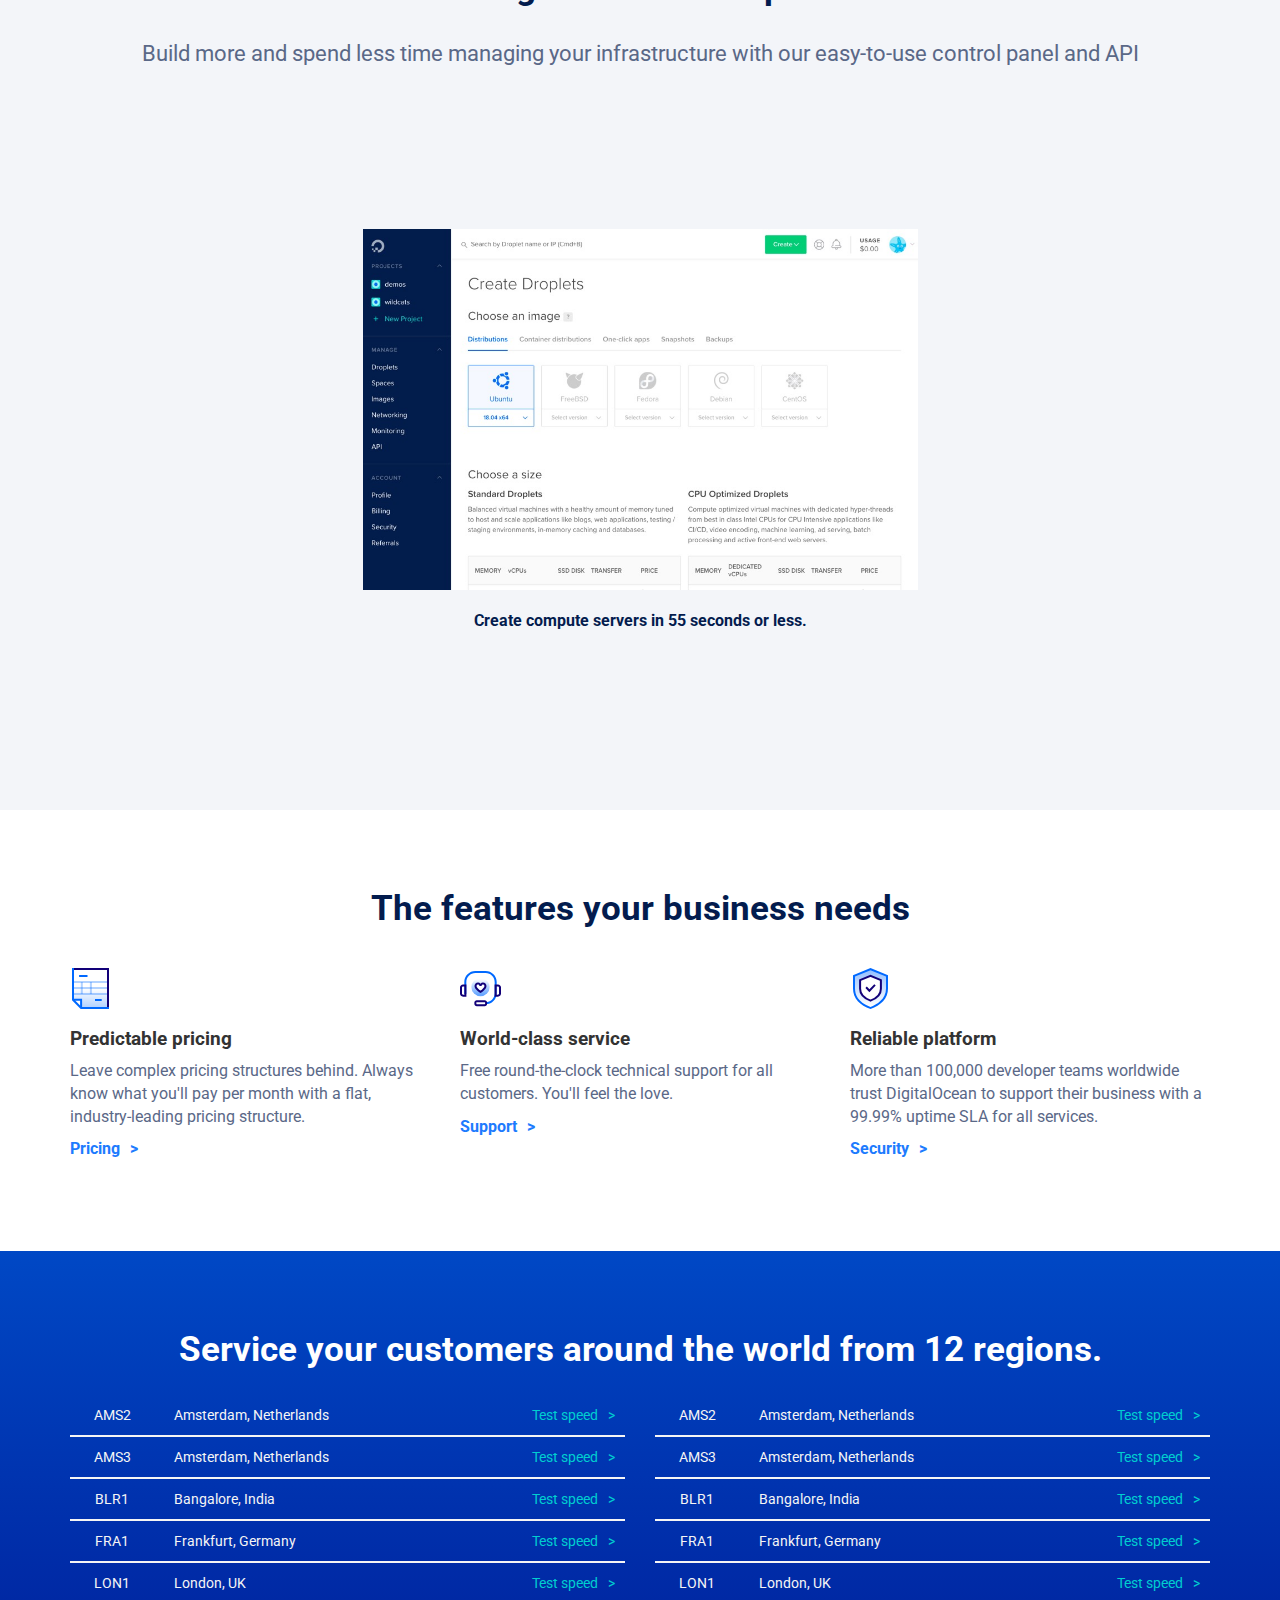
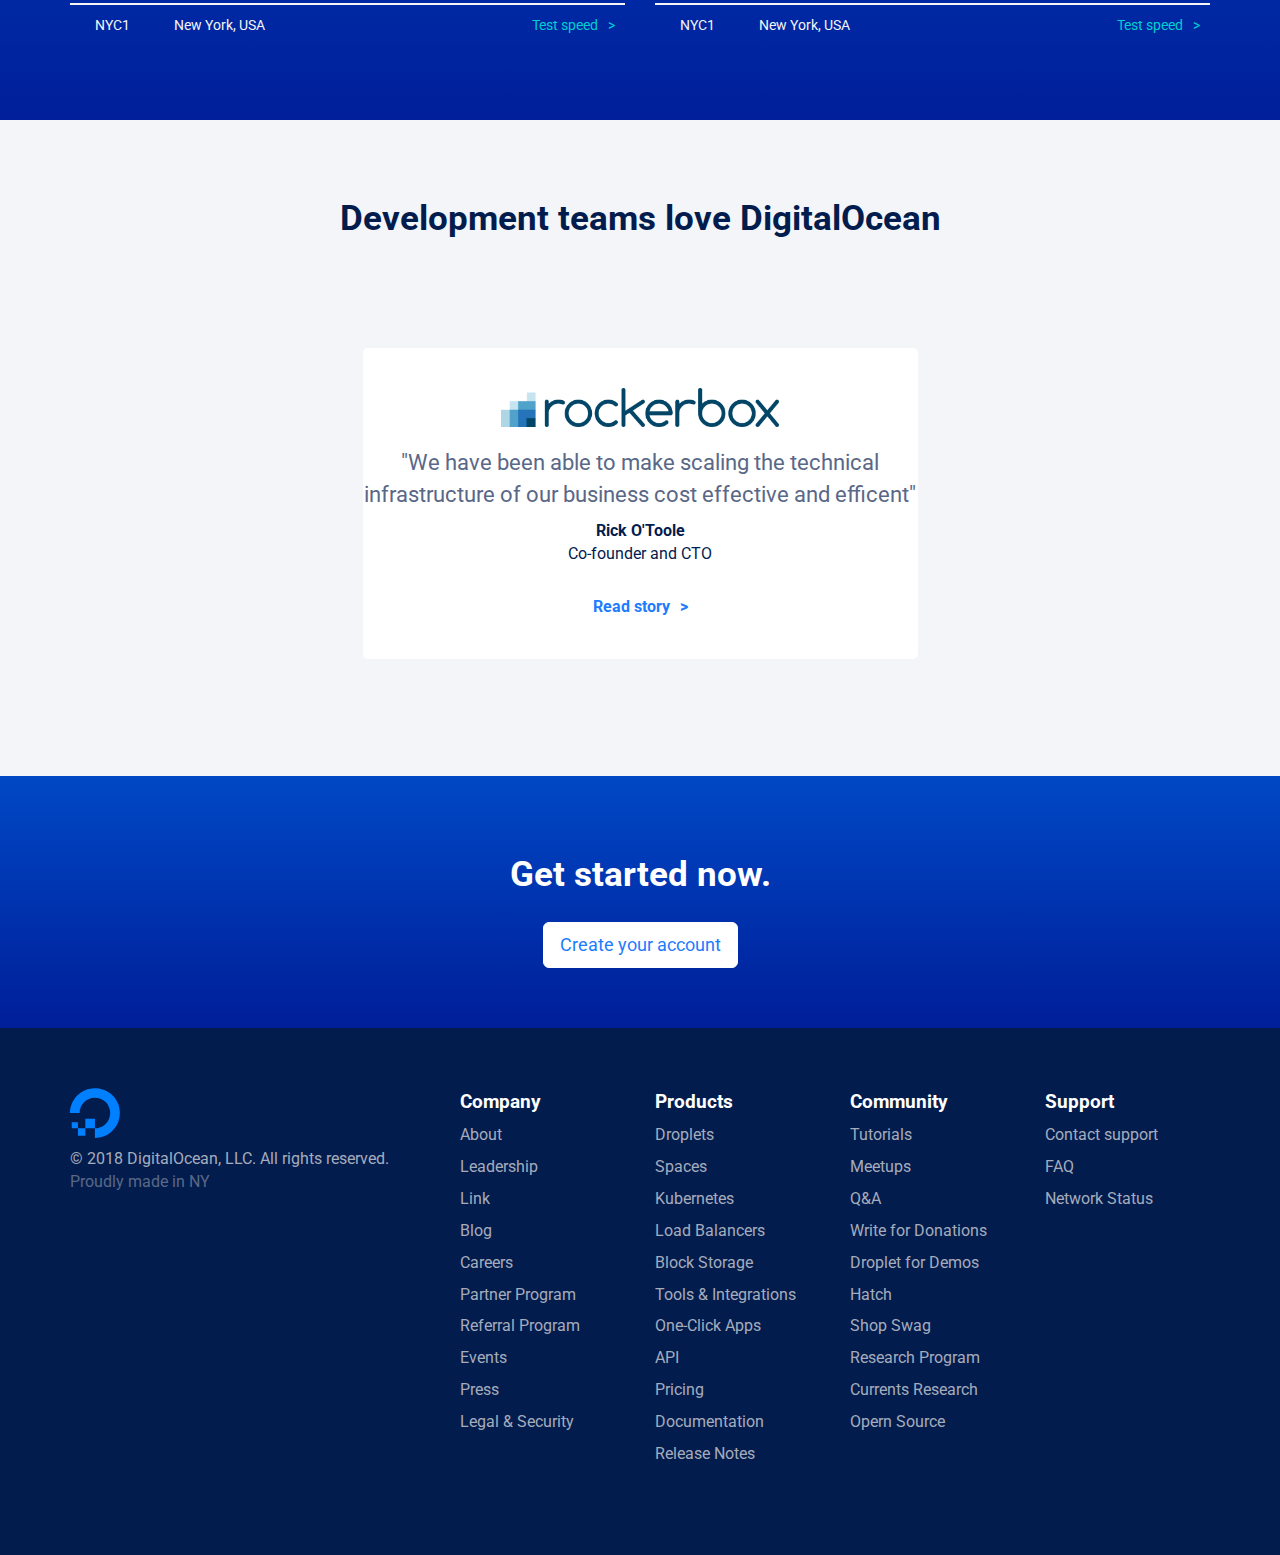
==== commit 888c917b: "fixed circle" ====
--- a/index.html
+++ b/index.html
@@ -25,6 +25,7 @@
                     <div class="row">
                         <div class="col-xs-12 col-lg-1 col-lg-offset-8 col-lg-push-3">
                             <div id="ms_fixed_image_container">
+                                <div id="ms_fixed_image_circle"><span>2</span></div>
                                 <img src="img/shark.png" alt="">
                             </div>
                         </div>
@@ -272,18 +273,10 @@
                                 </div>
                                 <p>Create compute servers in 55 seconds or less.</p>
                                 <ul class="ms_circle_list">
-                                    <li>
-                                        <a href="#"><i class="fas fa-circle"></i></a>
-                                    </li>
-                                    <li>
-                                        <a href="#"><i class="far fa-circle"></i></a>
-                                    </li>
-                                    <li>
-                                        <a href="#"><i class="far fa-circle"></i></a>
-                                    </li>
-                                    <li>
-                                        <a href="#"><i class="far fa-circle"></i></a>
-                                    </li>
+                                    <li><a href="#"><i class="fas fa-circle"></i></a></li>
+                                    <li><a href="#"><i class="far fa-circle"></i></a></li>
+                                    <li><a href="#"><i class="far fa-circle"></i></a></li>
+                                    <li><a href="#"><i class="far fa-circle"></i></a></li>
                                 </ul>
                             </div>
                         </div>
@@ -293,7 +286,9 @@
             <!-- /create -->
             <!-- features -->
             <section id="ms_features">
-                <h2>The features your business needs</h2>
+                <div id="ms_features_text" class="text-center">
+                    <h2>The features your business needs</h2>
+                </div>
                 <div class="container">
                     <div class="row">
                         <div class="col-xs-12 col-sm-4">
@@ -326,231 +321,211 @@
             <!-- /features -->
             <!-- regions -->
             <section id="ms_regions">
-                <!-- regions text -->
-                <h2>Service your customers around the world from 12 regions.</h2>
-                <!-- /regions text -->
-                <div class="container">
-                    <div class="row">
-                        <!-- table up -->
+                <div id="ms_regions_text" class="text-center">
+                    <h2>Service your customers around the world from 12 regions.</h2>
+                </div>
+                <div class="container">
+                    <div class="row">
                         <div class="col-xs-12 col-lg-6">
+                            <!-- table -->
                             <div class="ms_regions_table">
                                 <div class="row">
-                                    <!-- table row 1 -->
                                     <div class="col-xs-12">
-                                        <div class="ms_regions_table_row">
-                                            <div class="row">
-                                                <div class="col-xs-2">
-                                                    <p>AMS2</p>
-                                                </div>
-                                                <div class="col-xs-7">
-                                                    <p>Amsterdam, Netherlands</p>
-                                                </div>
-                                                <div class="col-xs-3">
-                                                    <a href="#">Test speed</a>
-                                                </div>
-                                            </div>
-                                        </div>
+                                        <!-- row -->
+                                        <div class="ms_regions_table_row">
+                                            <div class="row">
+                                                <div class="col-xs-2">
+                                                    <span>AMS2</span>
+                                                </div>
+                                                <div class="col-xs-7">
+                                                    <span>Amsterdam, Netherlands</span>
+                                                </div>
+                                                <div class="col-xs-3">
+                                                    <a href="#">Test speed</a>
+                                                </div>
+                                            </div>
+                                        </div>
+                                        <!-- /row -->
+                                        <!-- row -->
+                                        <div class="ms_regions_table_row">
+                                            <div class="row">
+                                                <div class="col-xs-2">
+                                                    <span>AMS3</span>
+                                                </div>
+                                                <div class="col-xs-7">
+                                                    <span>Amsterdam, Netherlands</span>
+                                                </div>
+                                                <div class="col-xs-3">
+                                                    <a href="#">Test speed</a>
+                                                </div>
+                                            </div>
+                                        </div>
+                                        <!-- /row -->
+                                        <!-- row -->
+                                        <div class="ms_regions_table_row">
+                                            <div class="row">
+                                                <div class="col-xs-2">
+                                                    <span>BLR1</span>
+                                                </div>
+                                                <div class="col-xs-7">
+                                                    <span>Bangalore, India</span>
+                                                </div>
+                                                <div class="col-xs-3">
+                                                    <a href="#">Test speed</a>
+                                                </div>
+                                            </div>
+                                        </div>
+                                        <!-- /row -->
+                                        <!-- row -->
+                                        <div class="ms_regions_table_row">
+                                            <div class="row">
+                                                <div class="col-xs-2">
+                                                    <span>FRA1</span>
+                                                </div>
+                                                <div class="col-xs-7">
+                                                    <span>Frankfurt, Germany</span>
+                                                </div>
+                                                <div class="col-xs-3">
+                                                    <a href="#">Test speed</a>
+                                                </div>
+                                            </div>
+                                        </div>
+                                        <!-- /row -->
+                                        <!-- row -->
+                                        <div class="ms_regions_table_row">
+                                            <div class="row">
+                                                <div class="col-xs-2">
+                                                    <span>LON1</span>
+                                                </div>
+                                                <div class="col-xs-7">
+                                                    <span>London, UK</span>
+                                                </div>
+                                                <div class="col-xs-3">
+                                                    <a href="#">Test speed</a>
+                                                </div>
+                                            </div>
+                                        </div>
+                                        <!-- /row -->
+                                        <!-- row -->
+                                        <div class="ms_regions_table_row">
+                                            <div class="row">
+                                                <div class="col-xs-2">
+                                                    <span>NYC1</span>
+                                                </div>
+                                                <div class="col-xs-7">
+                                                    <span>New York, USA</span>
+                                                </div>
+                                                <div class="col-xs-3">
+                                                    <a href="#">Test speed</a>
+                                                </div>
+                                            </div>
+                                        </div>
+                                        <!-- /row -->
                                     </div>
-                                    <!-- /table row 1 -->
-                                    <!-- table row 2 -->
-                                    <div class="col-xs-12">
-                                        <div class="ms_regions_table_row">
-                                            <div class="row">
-                                                <div class="col-xs-2">
-                                                    <p>AMS2</p>
-                                                </div>
-                                                <div class="col-xs-7">
-                                                    <p>Amsterdam, Netherlands</p>
-                                                </div>
-                                                <div class="col-xs-3">
-                                                    <a href="#">Test speed</a>
-                                                </div>
-                                            </div>
-                                        </div>
-                                    </div>
-                                    <!-- /table row 2 -->
-                                    <!-- table row 3 -->
-                                    <div class="col-xs-12">
-                                        <div class="ms_regions_table_row">
-                                            <div class="row">
-                                                <div class="col-xs-2">
-                                                    <p>BLR1</p>
-                                                </div>
-                                                <div class="col-xs-7">
-                                                    <p>Bangalore, India</p>
-                                                </div>
-                                                <div class="col-xs-3">
-                                                    <a href="#">Test speed</a>
-                                                </div>
-                                            </div>
-                                        </div>
-                                    </div>
-                                    <!-- /table row 3 -->
-                                    <!-- table row 4 -->
-                                    <div class="col-xs-12">
-                                        <div class="ms_regions_table_row">
-                                            <div class="row">
-                                                <div class="col-xs-2">
-                                                    <p>FRA1</p>
-                                                </div>
-                                                <div class="col-xs-7">
-                                                    <p>Frankfurt, German</p>
-                                                </div>
-                                                <div class="col-xs-3">
-                                                    <a href="#">Test speed</a>
-                                                </div>
-                                            </div>
-                                        </div>
-                                    </div>
-                                    <!-- /table row 4 -->
-                                    <!-- table row 5 -->
-                                    <div class="col-xs-12">
-                                        <div class="ms_regions_table_row">
-                                            <div class="row">
-                                                <div class="col-xs-2">
-                                                    <p>LON1</p>
-                                                </div>
-                                                <div class="col-xs-7">
-                                                    <p>London, UK</p>
-                                                </div>
-                                                <div class="col-xs-3">
-                                                    <a href="#">Test speed</a>
-                                                </div>
-                                            </div>
-                                        </div>
-                                    </div>
-                                    <!-- /table row 5 -->
-                                    <!-- table row 6 -->
-                                    <div class="col-xs-12">
-                                        <div class="ms_regions_table_row">
-                                            <div class="row">
-                                                <div class="col-xs-2">
-                                                    <p>NYC1</p>
-                                                </div>
-                                                <div class="col-xs-7">
-                                                    <p>New York, USA</p>
-                                                </div>
-                                                <div class="col-xs-3">
-                                                    <a href="#">Test speed</a>
-                                                </div>
-                                            </div>
-                                        </div>
-                                    </div>
-                                    <!-- /table row 6 -->
-                                </div>
-                            </div>
-                        </div>
-                        <!-- /table up -->
-                        <!-- table down -->
+                                </div>
+                            </div>
+                            <!-- /table -->
+                        </div>
                         <div class="col-xs-12 col-lg-6">
+                            <!-- table -->
                             <div class="ms_regions_table">
                                 <div class="row">
-                                    <!-- table row 1 -->
                                     <div class="col-xs-12">
-                                        <div class="ms_regions_table_row">
-                                            <div class="row">
-                                                <div class="col-xs-2">
-                                                    <p>AMS2</p>
-                                                </div>
-                                                <div class="col-xs-7">
-                                                    <p>Amsterdam, Netherlands</p>
-                                                </div>
-                                                <div class="col-xs-3">
-                                                    <a href="#">Test speed</a>
-                                                </div>
-                                            </div>
-                                        </div>
+                                        <!-- row -->
+                                        <div class="ms_regions_table_row">
+                                            <div class="row">
+                                                <div class="col-xs-2">
+                                                    <span>AMS2</span>
+                                                </div>
+                                                <div class="col-xs-7">
+                                                    <span>Amsterdam, Netherlands</span>
+                                                </div>
+                                                <div class="col-xs-3">
+                                                    <a href="#">Test speed</a>
+                                                </div>
+                                            </div>
+                                        </div>
+                                        <!-- /row -->
+                                        <!-- row -->
+                                        <div class="ms_regions_table_row">
+                                            <div class="row">
+                                                <div class="col-xs-2">
+                                                    <span>AMS3</span>
+                                                </div>
+                                                <div class="col-xs-7">
+                                                    <span>Amsterdam, Netherlands</span>
+                                                </div>
+                                                <div class="col-xs-3">
+                                                    <a href="#">Test speed</a>
+                                                </div>
+                                            </div>
+                                        </div>
+                                        <!-- /row -->
+                                        <!-- row -->
+                                        <div class="ms_regions_table_row">
+                                            <div class="row">
+                                                <div class="col-xs-2">
+                                                    <span>BLR1</span>
+                                                </div>
+                                                <div class="col-xs-7">
+                                                    <span>Bangalore, India</span>
+                                                </div>
+                                                <div class="col-xs-3">
+                                                    <a href="#">Test speed</a>
+                                                </div>
+                                            </div>
+                                        </div>
+                                        <!-- /row -->
+                                        <!-- row -->
+                                        <div class="ms_regions_table_row">
+                                            <div class="row">
+                                                <div class="col-xs-2">
+                                                    <span>FRA1</span>
+                                                </div>
+                                                <div class="col-xs-7">
+                                                    <span>Frankfurt, Germany</span>
+                                                </div>
+                                                <div class="col-xs-3">
+                                                    <a href="#">Test speed</a>
+                                                </div>
+                                            </div>
+                                        </div>
+                                        <!-- /row -->
+                                        <!-- row -->
+                                        <div class="ms_regions_table_row">
+                                            <div class="row">
+                                                <div class="col-xs-2">
+                                                    <span>LON1</span>
+                                                </div>
+                                                <div class="col-xs-7">
+                                                    <span>London, UK</span>
+                                                </div>
+                                                <div class="col-xs-3">
+                                                    <a href="#">Test speed</a>
+                                                </div>
+                                            </div>
+                                        </div>
+                                        <!-- /row -->
+                                        <!-- row -->
+                                        <div class="ms_regions_table_row">
+                                            <div class="row">
+                                                <div class="col-xs-2">
+                                                    <span>NYC1</span>
+                                                </div>
+                                                <div class="col-xs-7">
+                                                    <span>New York, USA</span>
+                                                </div>
+                                                <div class="col-xs-3">
+                                                    <a href="#">Test speed</a>
+                                                </div>
+                                            </div>
+                                        </div>
+                                        <!-- /row -->
                                     </div>
-                                    <!-- /table row 1 -->
-                                    <!-- table row 2 -->
-                                    <div class="col-xs-12">
-                                        <div class="ms_regions_table_row">
-                                            <div class="row">
-                                                <div class="col-xs-2">
-                                                    <p>AMS2</p>
-                                                </div>
-                                                <div class="col-xs-7">
-                                                    <p>Amsterdam, Netherlands</p>
-                                                </div>
-                                                <div class="col-xs-3">
-                                                    <a href="#">Test speed</a>
-                                                </div>
-                                            </div>
-                                        </div>
-                                    </div>
-                                    <!-- /table row 2 -->
-                                    <!-- table row 3 -->
-                                    <div class="col-xs-12">
-                                        <div class="ms_regions_table_row">
-                                            <div class="row">
-                                                <div class="col-xs-2">
-                                                    <p>BLR1</p>
-                                                </div>
-                                                <div class="col-xs-7">
-                                                    <p>Bangalore, India</p>
-                                                </div>
-                                                <div class="col-xs-3">
-                                                    <a href="#">Test speed</a>
-                                                </div>
-                                            </div>
-                                        </div>
-                                    </div>
-                                    <!-- /table row 3 -->
-                                    <!-- table row 4 -->
-                                    <div class="col-xs-12">
-                                        <div class="ms_regions_table_row">
-                                            <div class="row">
-                                                <div class="col-xs-2">
-                                                    <p>FRA1</p>
-                                                </div>
-                                                <div class="col-xs-7">
-                                                    <p>Frankfurt, German</p>
-                                                </div>
-                                                <div class="col-xs-3">
-                                                    <a href="#">Test speed</a>
-                                                </div>
-                                            </div>
-                                        </div>
-                                    </div>
-                                    <!-- /table row 4 -->
-                                    <!-- table row 5 -->
-                                    <div class="col-xs-12">
-                                        <div class="ms_regions_table_row">
-                                            <div class="row">
-                                                <div class="col-xs-2">
-                                                    <p>LON1</p>
-                                                </div>
-                                                <div class="col-xs-7">
-                                                    <p>London, UK</p>
-                                                </div>
-                                                <div class="col-xs-3">
-                                                    <a href="#">Test speed</a>
-                                                </div>
-                                            </div>
-                                        </div>
-                                    </div>
-                                    <!-- /table row 5 -->
-                                    <!-- table row 6 -->
-                                    <div class="col-xs-12">
-                                        <div class="ms_regions_table_row">
-                                            <div class="row">
-                                                <div class="col-xs-2">
-                                                    <p>NYC1</p>
-                                                </div>
-                                                <div class="col-xs-7">
-                                                    <p>New York, USA</p>
-                                                </div>
-                                                <div class="col-xs-3">
-                                                    <a href="#">Test speed</a>
-                                                </div>
-                                            </div>
-                                        </div>
-                                    </div>
-                                    <!-- /table row 6 -->
-                                </div>
-                            </div>
-                        </div>
-                        <!-- /table down -->
+                                </div>
+                            </div>
+                            <!-- /table -->
+                        </div>
                     </div>
                 </div>
             </section>
@@ -576,15 +551,9 @@
                     </div>
                 </div>
                 <ul class="ms_circle_list">
-                    <li>
-                        <a href="#"><i class="fas fa-circle"></i></a>
-                    </li>
-                    <li>
-                        <a href="#"><i class="far fa-circle"></i></a>
-                    </li>
-                    <li>
-                        <a href="#"><i class="far fa-circle"></i></a>
-                    </li>
+                    <li><a href="#"><i class="fas fa-circle"></i></a></li>
+                    <li><a href="#"><i class="far fa-circle"></i></a></li>
+                    <li><a href="#"><i class="far fa-circle"></i></a></li>
                 </ul>
             </section>
             <!-- reviews -->
@@ -598,89 +567,91 @@
         <!-- /main -->
         <!-- footer -->
         <footer>
-            <div class="container">
-                <div class="row">
-                    <!-- copyright -->
-                    <div class="col-xs-12 col-lg-4">
-                        <div id="ms_footer_copyright">
-                            <img src="img/logo-small.svg" alt="digital ocean logo">
-                            <p>&copy; 2018 DigitalOcean, LLC. All rights reserved.</p>
-                            <p>Proudly made in NY</p>
-                            <!-- social -->
-                            <div id="ms_footer_copyright_social">
-                                <a href="#"><i class="fab fa-twitter"></i></a>
-                                <a href="#"><i class="fab fa-facebook-square"></i></a>
-                                <a href="#"><i class="fab fa-instagram"></i></a>
-                                <a href="#"><i class="fab fa-youtube"></i></a>
-                                <a href="#"><i class="fab fa-linkedin"></i></a>
-                            </div>
-                            <!-- /social -->
-                        </div>
-                    </div>
-                    <!-- /copyright -->
-                    <!-- list company -->
-                    <div class="col-xs-12 col-sm-6 col-lg-2">
-                        <ul class="ms_footer_list">
-                            <li>Company</li>
-                            <li><a href="#">About</a></li>
-                            <li><a href="#">Leadership</a></li>
-                            <li><a href="#">Link</a></li>
-                            <li><a href="#">Blog</a></li>
-                            <li><a href="#">Careers</a></li>
-                            <li><a href="#">Partner Program</a></li>
-                            <li><a href="#">Referral Program</a></li>
-                            <li><a href="#">Events</a></li>
-                            <li><a href="#">Press</a></li>
-                            <li><a href="#">Legal & Security</a></li>
-                        </ul>
-                    </div>
-                    <!-- /list company -->
-                    <!-- list products -->
-                    <div class="col-xs-12 col-sm-6 col-lg-2">
-                        <ul class="ms_footer_list">
-                            <li>Products</li>
-                            <li><a href="#">Droplets</a></li>
-                            <li><a href="#">Spaces</a></li>
-                            <li><a href="#">Kubernetes</a>
-                            <li><a href="#">Load Balancers</a></li>
-                            <li><a href="#">Block Storage</a></li>
-                            <li><a href="#">Tools & Integrations</a></li>
-                            <li><a href="#">One-Click Apps</a></li>
-                            <li><a href="#">API</a></li>
-                            <li><a href="#">Pricing</a></li>
-                            <li><a href="#">Documentation</a></li>
-                            <li><a href="#">Release Notes</a></li>
-                        </ul>
-                    </div>
-                    <!-- /list products -->
-                    <!-- list community -->
-                    <div class="col-xs-12 col-sm-6 col-lg-2">
-                        <ul class="ms_footer_list">
-                            <li>Community</li>
-                            <li><a href="#">Tutorials</a></li>
-                            <li><a href="#">Meetups</a></li>
-                            <li><a href="#">Q&A</a></li>
-                            <li><a href="#">Write for Donations</a></li>
-                            <li><a href="#">Droplet for Demos</a></li>
-                            <li><a href="#">Hatch</a></li>
-                            <li><a href="#">Shop Swag</a></li>
-                            <li><a href="#">Research Program</a></li>
-                            <li><a href="#">Currents Research</a></li>
-                            <li><a href="#">Opern Source</a></li>
-                        </ul>
-                    </div>
-                    <!-- /list community -->
-                    <!-- list support -->
-                    <div class="col-xs-12 col-sm-6 col-lg-2">
-                        <ul class="ms_footer_list">
-                            <li>Support</li>
-                            <li><a href="#">Contact support</a></li>
-                            <li><a href="#">FAQ</a></li>
-                            <li><a href="#">Network Status</a></li> 
-                        </ul>
-                        </div>
-                    </div>
-                    <!-- /list support -->
+            <div id="ms_footer">
+                <div class="container">
+                    <div class="row">
+                        <!-- copyright -->
+                        <div class="col-xs-12 col-lg-4">
+                            <div id="ms_footer_copyright">
+                                <img src="img/logo-small.svg" alt="digital ocean logo">
+                                <p>&copy; 2018 DigitalOcean, LLC. All rights reserved.</p>
+                                <p>Proudly made in NY</p>
+                                <!-- social -->
+                                <div id="ms_footer_copyright_social">
+                                    <a href="#"><i class="fab fa-twitter"></i></a>
+                                    <a href="#"><i class="fab fa-facebook-square"></i></a>
+                                    <a href="#"><i class="fab fa-instagram"></i></a>
+                                    <a href="#"><i class="fab fa-youtube"></i></a>
+                                    <a href="#"><i class="fab fa-linkedin"></i></a>
+                                </div>
+                                <!-- /social -->
+                            </div>
+                        </div>
+                        <!-- /copyright -->
+                        <!-- list company -->
+                        <div class="col-xs-12 col-sm-6 col-lg-2">
+                            <ul class="ms_footer_list">
+                                <li>Company</li>
+                                <li><a href="#">About</a></li>
+                                <li><a href="#">Leadership</a></li>
+                                <li><a href="#">Link</a></li>
+                                <li><a href="#">Blog</a></li>
+                                <li><a href="#">Careers</a></li>
+                                <li><a href="#">Partner Program</a></li>
+                                <li><a href="#">Referral Program</a></li>
+                                <li><a href="#">Events</a></li>
+                                <li><a href="#">Press</a></li>
+                                <li><a href="#">Legal & Security</a></li>
+                            </ul>
+                        </div>
+                        <!-- /list company -->
+                        <!-- list products -->
+                        <div class="col-xs-12 col-sm-6 col-lg-2">
+                            <ul class="ms_footer_list">
+                                <li>Products</li>
+                                <li><a href="#">Droplets</a></li>
+                                <li><a href="#">Spaces</a></li>
+                                <li><a href="#">Kubernetes</a>
+                                <li><a href="#">Load Balancers</a></li>
+                                <li><a href="#">Block Storage</a></li>
+                                <li><a href="#">Tools & Integrations</a></li>
+                                <li><a href="#">One-Click Apps</a></li>
+                                <li><a href="#">API</a></li>
+                                <li><a href="#">Pricing</a></li>
+                                <li><a href="#">Documentation</a></li>
+                                <li><a href="#">Release Notes</a></li>
+                            </ul>
+                        </div>
+                        <!-- /list products -->
+                        <!-- list community -->
+                        <div class="col-xs-12 col-sm-6 col-lg-2">
+                            <ul class="ms_footer_list">
+                                <li>Community</li>
+                                <li><a href="#">Tutorials</a></li>
+                                <li><a href="#">Meetups</a></li>
+                                <li><a href="#">Q&A</a></li>
+                                <li><a href="#">Write for Donations</a></li>
+                                <li><a href="#">Droplet for Demos</a></li>
+                                <li><a href="#">Hatch</a></li>
+                                <li><a href="#">Shop Swag</a></li>
+                                <li><a href="#">Research Program</a></li>
+                                <li><a href="#">Currents Research</a></li>
+                                <li><a href="#">Opern Source</a></li>
+                            </ul>
+                        </div>
+                        <!-- /list community -->
+                        <!-- list support -->
+                        <div class="col-xs-12 col-sm-6 col-lg-2">
+                            <ul class="ms_footer_list">
+                                <li>Support</li>
+                                <li><a href="#">Contact support</a></li>
+                                <li><a href="#">FAQ</a></li>
+                                <li><a href="#">Network Status</a></li> 
+                            </ul>
+                            </div>
+                        </div>
+                        <!-- /list support -->
+                    </div>
                 </div>
             </div>
         </footer>
--- a/css/style.css
+++ b/css/style.css
@@ -20,6 +20,7 @@
     background-color: white;
     border-radius: 5px;
 }
+
 /* common padding */
 #ms_jumbotron,
 #ms_description,
@@ -28,7 +29,7 @@
 #ms_regions,
 #ms_reviews,
 #ms_get_started,
-footer {
+#ms_footer {
     padding: 60px 0;
 }
 
@@ -37,10 +38,10 @@
 h2,
 h3,
 #ms_create_item p,
-#ms_reviews_item_signature p:first-of-type,
-.ms_regions_table_row a {
+#ms_reviews_item_signature p:first-of-type {
     font-weight: 700;
 }
+
 h1 {
     font-size: 40px;
 }
@@ -64,11 +65,9 @@
     font-size: 16px;
 }
 
-
 /* common text color */
 h1,
-#ms_regions h2,
-.ms_regions_table_row p,
+#ms_regions_text h2,
 #ms_get_started h2 {
     color: white;
 }
@@ -88,8 +87,7 @@
 
 /* link */
 #ms_jumbotron_form a,
-.ms_link_heavy,
-.ms_get_started_btn {
+.ms_link_heavy {
     color: #1d7bfe;
 }
 
@@ -99,7 +97,7 @@
 }
 
 .ms_link_heavy::after,
-.ms_regions_table_row a::after {
+#ms_regions a::after {
     content: ">";
     margin-left: 10px;
 }
@@ -143,268 +141,6 @@
 }
 
 /* HEADER */
-/* nav */
-.ms_my_navbar {
-    margin-bottom: 0px;
-    background-color: white;
-    border-color: white;
-}
-.ms_my_navbar .navbar-nav>li>a {
-    color: #031c4e;
-    padding-left: 0;
-}
-.ms_my_navbar .navbar-toggle {
-    border: none;
-}
-.ms_my_navbar .navbar-toggle .icon-bar {
-    width: 15px;
-    background-color: #1d7bfe;
-}
-.navbar-brand img {
-    line-height: 50px;
-    height: 19px;
-    margin-right: 100px;
-}
-.ms_btn_navbar {
-    margin-top: 8.5px;
-    color: #1d7bfe;
-    border: 1px solid #1d7bfe;
-}
-
-/* jumbotron */
-#ms_jumbotron {
-    background-image: url(../img/bg-banner-home.jpg);
-    background-size: contain;
-}
-
-#ms_jumbotron_text p {
-    color: lightgray;
-}
-
-#ms_jumbotron_form {
-    padding: 30px 20px;
-}
-
-#ms_jumbotron_form h2 {
-    font-size: 28px;
-}
-#ms_jumbotron_form h2:nth-of-type(2) {
-    margin-top: 0px;
-}
-
-#ms_jumbotron_form input {
-    width: 100%;
-    padding: 10px 5px;
-    margin: 5px 0;
-    border: 1px solid lightgray;
-    border-radius: 5px;
-}
-
-.ms_btn_jumbotron_create {
-    background-color: #579aff;
-    color: white;
-}
-.ms_btn_jumbotron_sign {
-    position: relative;
-    box-shadow: 2px 2px lightgray;
-}
-#ms_google_icon {
-    width: 20px;
-    position: absolute;
-    left: 5%;
-}
-
-#ms_jumbotron_form p {
-    font-size: 10px;
-    margin-top: 10px;
-}
-#ms_jumbotron_form p a {
-    text-decoration: underline;
-}
-/* MAIN */
-/* partners */
-#ms_partners {
-    padding: 30px 0;
-}
-
-#ms_partners p {
-    text-transform: uppercase;
-}
-
-.ms_partners_item img{
-    height: 100px;
-    width: 100%;
-}
-/* description */
-.ms_description_item {
-    padding-top: 15px;
-}
-
-#ms_description_text {
-    padding-bottom: 50px;
-}
-#ms_description_list {
-    padding-bottom: 30px;
-}
-
-#ms_description_list h3{
-    font-size: 21px;
-    font-weight: 400;
-}
-
-#ms_description_list ul{
-    list-style: none;
-    padding-left: 10px;
-    border-left: 1px solid gray;
-}
-
-/* create */
-#ms_create_item {
-    position: relative;
-}
-
-#ms_create_text h2 {
-    padding-bottom: 20px;
-}
-
-#ms_create_image_container {
-    padding-top: 150px;
-    padding-bottom: 20px;
-}
-
-#ms_create_image_container img {
-    width: 100%;
-}
-
-#ms_create_item p {
-    padding-bottom: 50px;
-}
-
-/* features */
-#ms_features h2 {
-    padding-bottom: 30px;
-}
-
-.ms_features_item {
-    padding-bottom: 30px;
-}
-/* regions */
-#ms_regions h2,
-.ms_regions_table_row .col-xs-2 {
-    text-align: center;
-}
-.ms_regions_table_row .col-xs-3 {
-    text-align: right;
-}
-
-.ms_regions_table {
-    padding: 15px 0;
-}
-
-.ms_regions_table_row {
-    line-height: 18px;
-    padding-top: 10px;
-}
-.ms_regions_table_row {
-    border-bottom: 2px solid lightgray;
-}
-.ms_regions_table_row p,
-.ms_regions_table_row a {
-    font-size: 13px;
-}
-
-.ms_regions_table_row a {
-    color: #00ced0;
-}
-.ms_regions_table_row a:hover {
-    text-decoration: none;
-    border-bottom: 1px solid #00ced0;
-}
-/* reviews */
-#ms_reviews_item {
-    position: relative;
-    margin-top: 100px;
-    padding: 40px 0;
-}
-
-#ms_reviews img {
-    width: 95%;
-    margin-bottom: 20px;
-}
-
-#ms_reviews_item_signature {
-    margin-bottom: 30px;
-}
-
-#ms_reviews_item_signature p {
-    margin: 0 0;
-}
-
-
-/* get started */
-#ms_get_started {
-    text-align: center;
-}
-
-.ms_get_started_btn {
-    margin-top: 18px;
-    background-color: white;
-    border: 1px solid white;
-}
-
-
-/* footer */
-footer {
-    background-color: #031c4e;
-}
-
-#ms_footer_copyright {
-    padding-bottom: 15px;
-}
-
-#ms_footer_copyright p:first-of-type,
-#ms_footer_copyright_social a,
-.ms_footer_list a {
-    color: #a5acbc;
-}
-
-#ms_footer_copyright img {
-    padding-bottom: 10px;
-}
-
-#ms_footer_copyright p {
-    margin: 0px;
-}
-
-#ms_footer_copyright_social {
-    padding-top: 10px;
-}
-
-#ms_footer_copyright_social a {
-    text-decoration: none;
-    font-size: 24px;
-    padding-right: 8px;
-}
-
-.ms_footer_list {
-    padding-inline-start: 0px;
-    list-style: none;
-    margin-bottom: 20px;
-}
-
-.ms_footer_list li {
-    padding-bottom: 9px;
-}
-.ms_footer_list li:first-child {
-    font-size: 19px;
-    font-weight: 700;
-    color: white;
-}
-
-.ms_footer_list a {
-    text-decoration: none;
-}
-
 /* fixed element */
 #ms_fixed {
     position: fixed;
@@ -421,6 +157,22 @@
     padding: 2px;
     margin-bottom: 15px;
     border: 1px solid black;
+    position: relative;
+}
+#ms_fixed_image_circle {
+    height: 30px;
+    width: 30px;
+    border-radius: 50%;
+    background-color: red;
+    border: 4px solid white;
+    position: absolute;
+    right: -20%;
+    top: -20%;
+}
+#ms_fixed_image_circle span {
+    color: white;
+    font-weight: 700;
+    padding-left: 7px;
 }
 
 #ms_fixed_image_container img {
@@ -433,13 +185,302 @@
     padding: 10px 7.5px;
     border: 1px solid black;
 }
-
 #ms_fixed_text span {
     font-size: 16px;
     color: #031c4e;
 }
 
-
+/* nav */
+.ms_my_navbar {
+    margin-bottom: 0px;
+    background-color: white;
+    border-color: white;
+}
+.ms_my_navbar .navbar-nav>li>a {
+    color: #031c4e;
+    padding-left: 0;
+}
+.ms_my_navbar .navbar-nav>li>a:hover {
+    text-decoration: underline;
+}
+
+.ms_my_navbar .navbar-toggle {
+    border: none;
+}
+.ms_my_navbar .navbar-toggle .icon-bar {
+    width: 15px;
+    background-color: #1d7bfe;
+}
+
+.navbar-brand img {
+    line-height: 50px;
+    height: 19px;
+    margin-right: 100px;
+}
+
+.ms_btn_navbar {
+    margin-top: 8.5px;
+    color: #1d7bfe;
+    border: 1px solid #1d7bfe;
+    transition: 0.5s;
+}
+.ms_btn_navbar:hover {
+    color: white;
+    background-color: #1d7bfe;
+}
+
+/* jumbotron */
+#ms_jumbotron {
+    background-image: url(../img/bg-banner-home.jpg);
+    background-size: contain;
+}
+
+#ms_jumbotron_text p {
+    color: lightgray;
+}
+
+#ms_jumbotron_form {
+    padding: 30px 20px;
+}
+
+#ms_jumbotron_form h2 {
+    font-size: 28px;
+}
+#ms_jumbotron_form h2:nth-of-type(2) {
+    margin-top: 0px;
+}
+
+#ms_jumbotron_form input {
+    width: 100%;
+    padding: 10px 5px;
+    margin: 5px 0;
+    border: 1px solid lightgray;
+    border-radius: 5px;
+}
+
+.ms_btn_jumbotron_create {
+    color: white;
+    background-color: #579aff;
+    border: 1px solid #579aff;
+    transition: 0.5s;
+}
+.ms_btn_jumbotron_create:hover {
+    color: #579aff;
+    background-color: white;
+}
+
+.ms_btn_jumbotron_sign {
+    position: relative;
+    box-shadow: 2px 2px lightgray;
+    transition: 0.5s;
+}
+.ms_btn_jumbotron_sign:hover {
+    border: 1px solid lightgray;
+    box-shadow: 4px 4px lightgray;
+}
+#ms_google_icon {
+    width: 20px;
+    position: absolute;
+    left: 5%;
+}
+
+#ms_jumbotron_form p {
+    font-size: 10px;
+    margin-top: 10px;
+}
+#ms_jumbotron_form p a {
+    text-decoration: underline;
+}
+
+/* MAIN */
+/* partners */
+#ms_partners {
+    padding: 30px 0;
+}
+
+#ms_partners p {
+    text-transform: uppercase;
+}
+
+.ms_partners_item img{
+    height: 100px;
+    width: 100%;
+}
+/* description */
+.ms_description_item {
+    padding-top: 15px;
+}
+
+#ms_description_text {
+    padding-bottom: 50px;
+}
+#ms_description_list {
+    padding-bottom: 30px;
+}
+
+#ms_description_list h3{
+    font-size: 21px;
+    font-weight: 400;
+}
+
+#ms_description_list ul{
+    list-style: none;
+    padding-left: 10px;
+    border-left: 1px solid gray;
+}
+
+/* create */
+#ms_create_item {
+    position: relative;
+}
+
+#ms_create_text h2 {
+    padding-bottom: 20px;
+}
+
+#ms_create_image_container {
+    padding-top: 150px;
+    padding-bottom: 20px;
+}
+
+#ms_create_image_container img {
+    width: 100%;
+}
+
+#ms_create_item p {
+    padding-bottom: 50px;
+}
+
+/* features */
+#ms_features h2 {
+    padding-bottom: 30px;
+}
+
+.ms_features_item {
+    padding-bottom: 30px;
+}
+/* regions */
+#ms_regions span {
+    color: whitesmoke;
+}
+
+#ms_regions a {
+    text-decoration: none;
+    color: #00ced0;
+}
+#ms_regions a:hover {
+    border-bottom: 1px solid #00ced0;
+}
+
+.ms_regions_table_row .col-xs-2 {
+    text-align: center;
+}
+.ms_regions_table_row .col-xs-3 {
+    text-align: right;
+}
+
+.ms_regions_table {
+    padding: 15px 0;
+}
+.ms_regions_table_row {
+    padding: 10px;
+}
+.ms_regions_table .ms_regions_table_row:not(:last-of-type) {
+    border-bottom: 2px solid whitesmoke;
+}
+
+/* reviews */
+#ms_reviews_item {
+    position: relative;
+    margin-top: 100px;
+    padding: 40px 0;
+}
+
+#ms_reviews img {
+    width: 95%;
+    margin-bottom: 20px;
+}
+
+#ms_reviews_item_signature {
+    margin-bottom: 30px;
+}
+
+#ms_reviews_item_signature p {
+    margin: 0 0;
+}
+
+
+/* get started */
+#ms_get_started {
+    text-align: center;
+}
+
+.ms_get_started_btn {
+    margin-top: 18px;
+    color: #1d7bfe;
+    background-color: white;
+    border: 1px solid white;
+    transition: 0.5s;
+}
+.ms_get_started_btn:hover {
+    color: white;
+    background-color: #1d7bfe;
+}
+
+/* footer */
+#ms_footer {
+    background-color: #031c4e;
+}
+
+#ms_footer_copyright {
+    padding-bottom: 15px;
+}
+
+#ms_footer_copyright p:first-of-type,
+#ms_footer_copyright_social a,
+.ms_footer_list a {
+    color: #a5acbc;
+}
+.ms_footer_list a:hover,
+#ms_footer_copyright_social a:hover{
+    color: white;
+}
+
+#ms_footer_copyright img {
+    padding-bottom: 10px;
+}
+
+#ms_footer_copyright p {
+    margin: 0px;
+}
+
+#ms_footer_copyright_social {
+    padding-top: 10px;
+}
+#ms_footer_copyright_social a {
+    text-decoration: none;
+    font-size: 24px;
+    padding-right: 8px;
+}
+
+.ms_footer_list {
+    padding-inline-start: 0px;
+    list-style: none;
+    margin-bottom: 20px;
+}
+.ms_footer_list li {
+    padding-bottom: 9px;
+}
+.ms_footer_list li:first-child {
+    font-size: 19px;
+    font-weight: 700;
+    color: white;
+}
+.ms_footer_list a {
+    text-decoration: none;
+}
+
+/* media query */
 @media (min-width: 768px) {
 
     /* ms_create_item - chevron */
@@ -453,7 +494,6 @@
     #ms_reviews img {
         width: 75%;
     }
-
 }
 
 /* navbar collapse fix */
